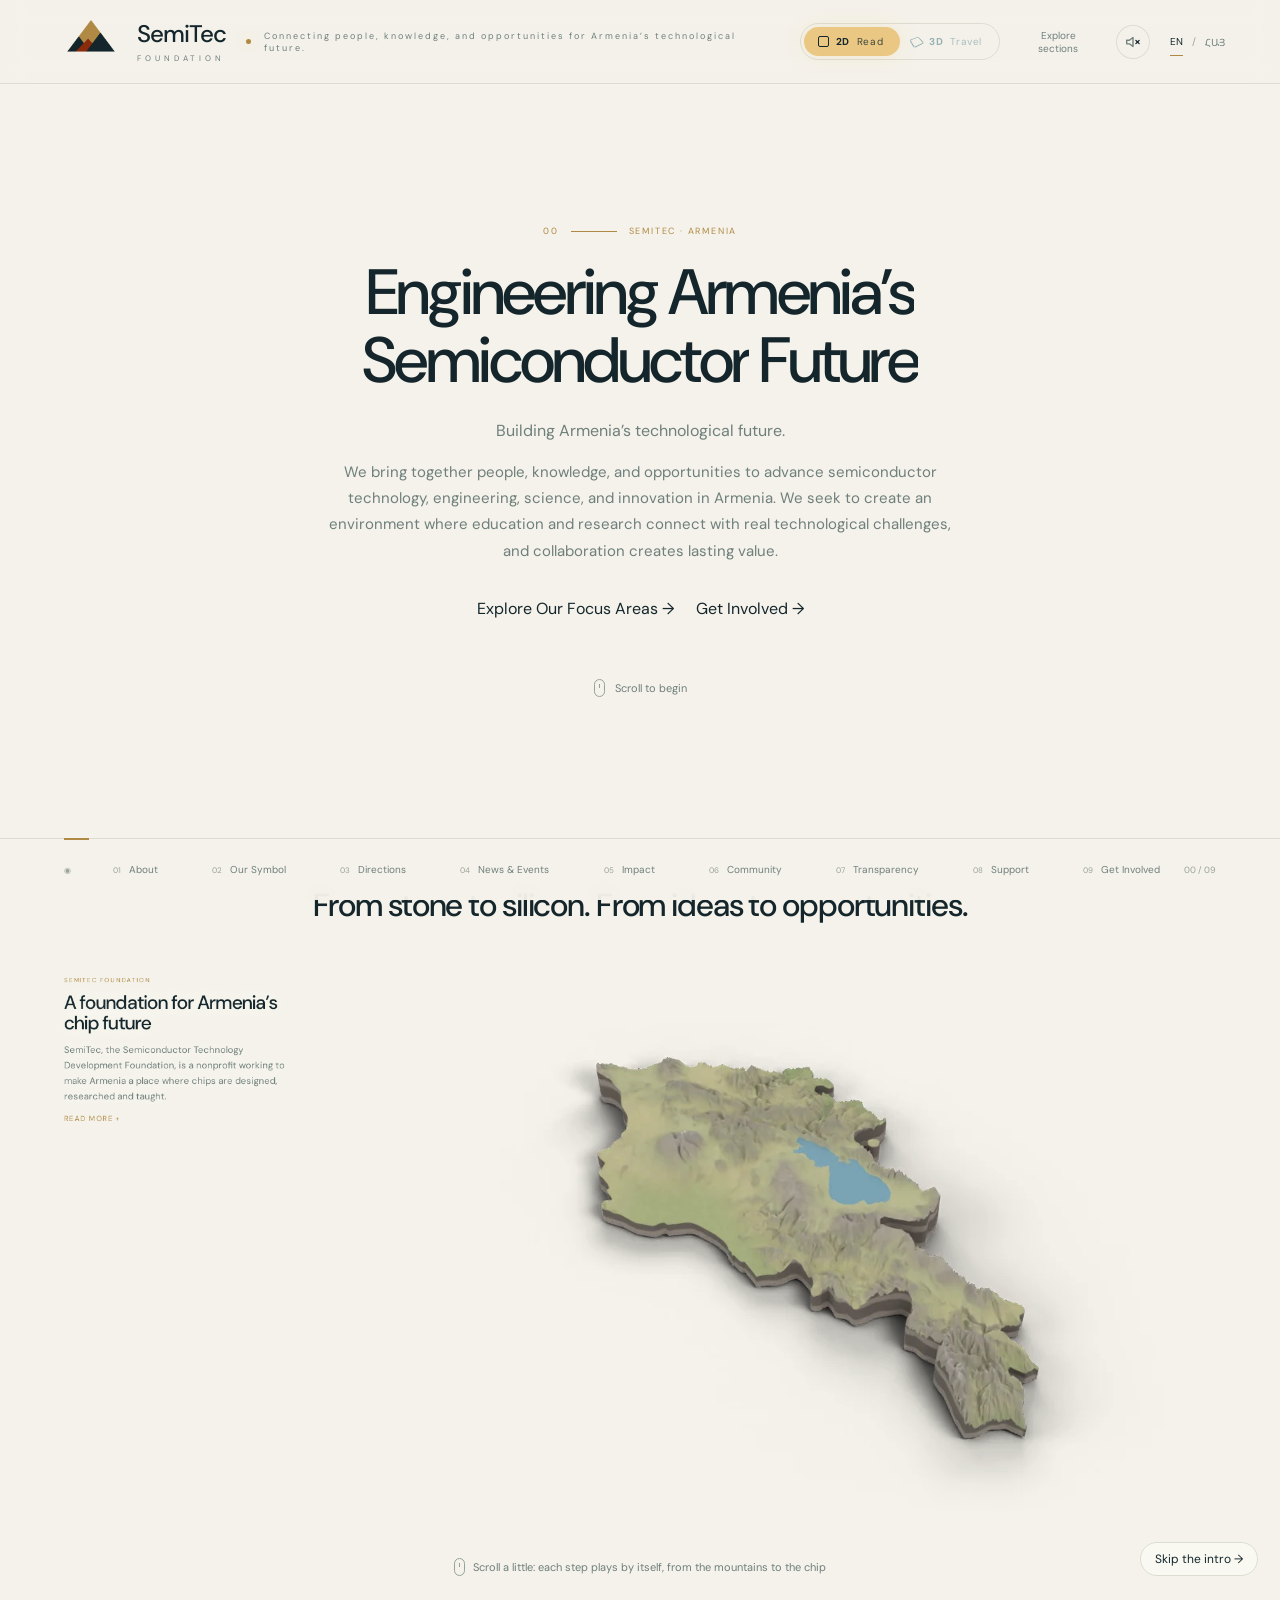
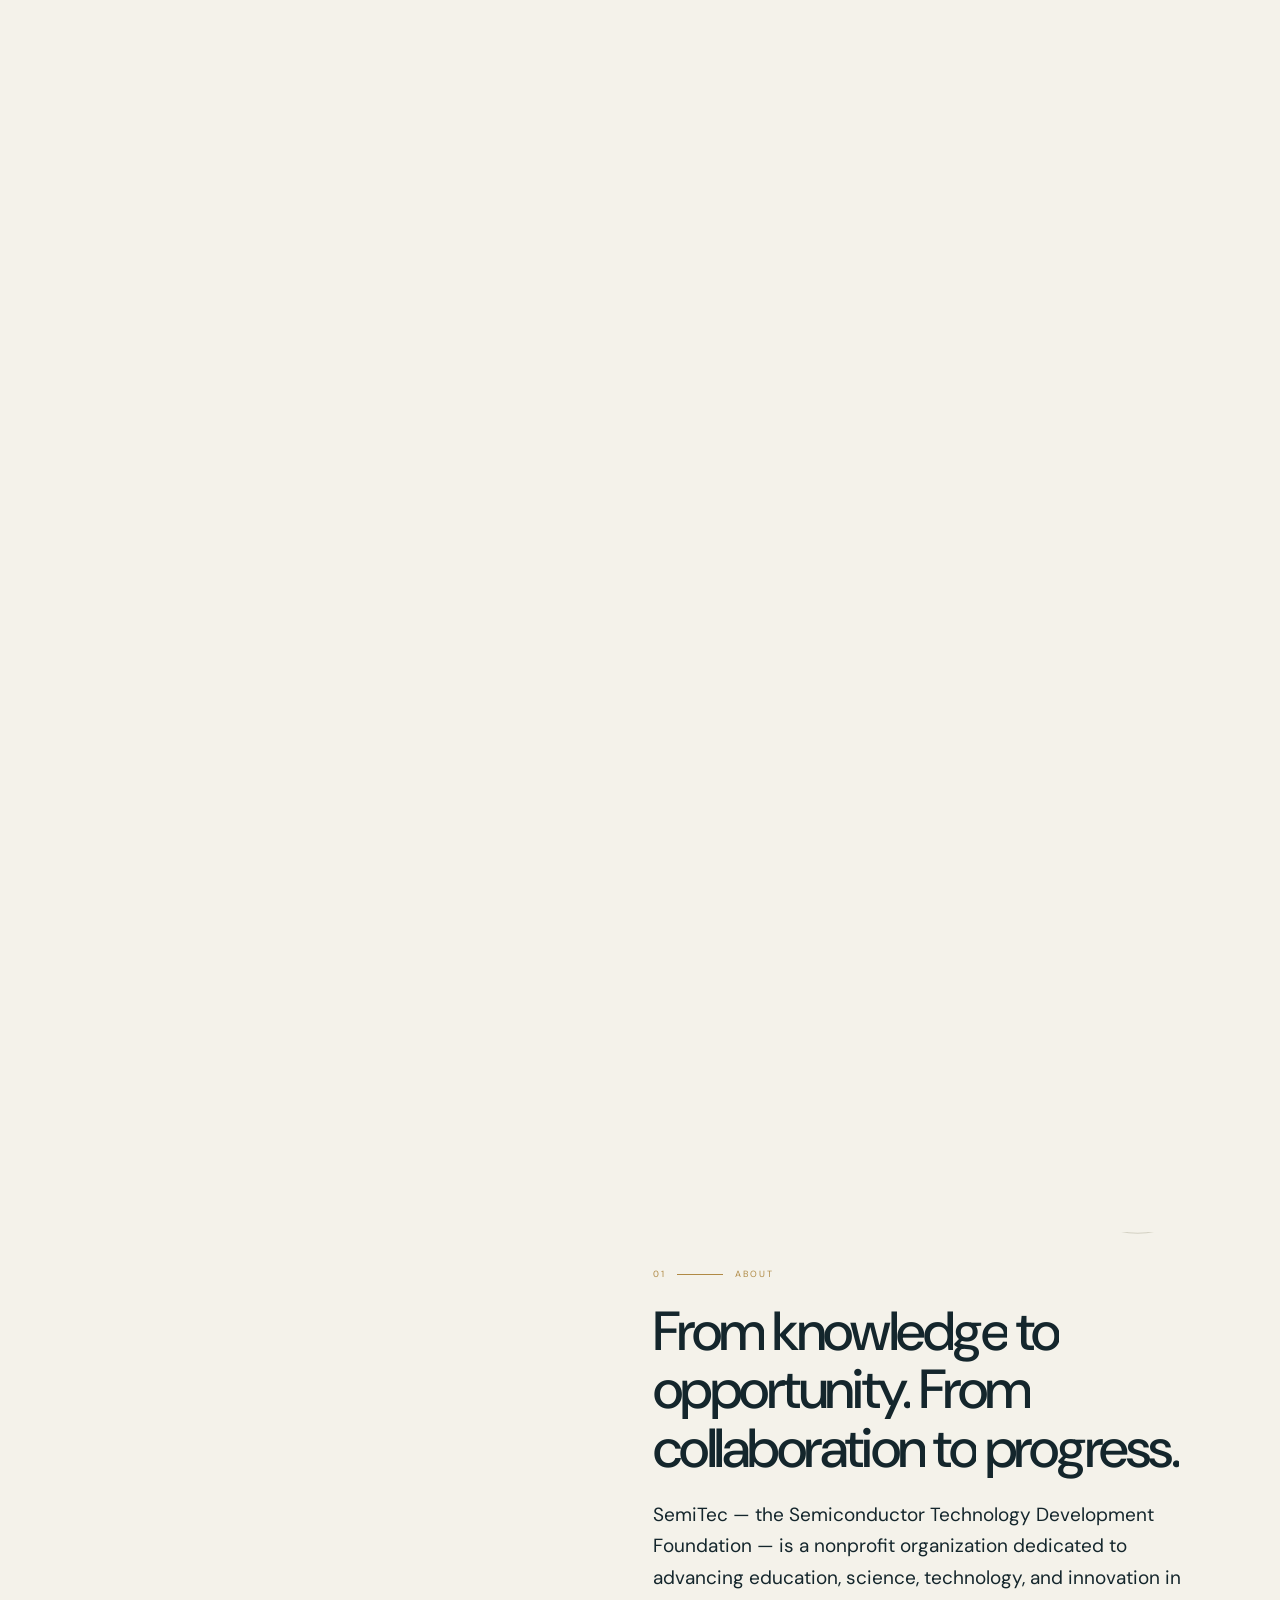
==== index.html @ 5889640c "Opening: a second paragraph for every step, with Read more where it does not fit Each step of the op" ====
<!doctype html>
<html lang="en">
<head>
  <meta charset="utf-8">
  <meta name="viewport" content="width=device-width, initial-scale=1">
  <meta http-equiv="Cache-Control" content="no-cache">
  <meta name="description" content="SemiTec Foundation — read the page with an interactive chip map, or travel through the chip in 3D. One structure, two views.">
  <title>SemiTec Foundation</title>
  <link rel="icon" type="image/png" href="assets/logo.png">
  <!-- The view is chosen before first paint: ?mode=2d|3d, else the last one used, else 2D. -->
  <script>
    (function(){var m=new URLSearchParams(location.search).get('mode');try{m=m||localStorage.getItem('st-mode')}catch(e){}
    document.documentElement.dataset.mode=(m==='3d')?'3d':'2d';})();
  </script>
  <link rel="stylesheet" href="css/base.css?v=s2611180005">
  <link rel="stylesheet" href="css/read.css?v=film11">
  <link rel="stylesheet" href="css/signal.css?v=s2611180005">
  <script src="content.js?v=film11" defer></script>
  <script src="js/db.js?v=s2611180005" defer></script>
  <!-- started in this order by js/db.js, once the content database has been read -->
  <script type="text/plain" data-src="js/journey.js?v=s2611180005"></script>
  <script type="text/plain" data-src="js/scene.js?v=s2611180005"></script>
  <script type="text/plain" data-src="js/core.js?v=film8"></script>
  <script type="text/plain" data-src="js/sound.js?v=s2611180005"></script>
  <script type="text/plain" data-src="js/chiplayout.js?v=s2611180005"></script>
  <script type="text/plain" data-src="js/chipmap.js?v=film7"></script>
  <script type="text/plain" data-src="js/ecosystem.js?v=s2611180005"></script>
  <script type="text/plain" data-src="assets/film/film-meta.js?v=film7"></script>
  <script type="text/plain" data-src="js/film.js?v=film7"></script>
  <script type="text/plain" data-src="js/story.js?v=film11"></script>
  <script type="text/plain" data-src="expo/js/aragats.js?v=s2611180005"></script>
  <script type="text/plain" data-src="js/mode-read.js?v=film8"></script>
  <script type="text/plain" data-src="js/mode-signal.js?v=film11"></script>
</head>
<body>
  <a class="skip" href="#main" data-ui="skip"></a>

  <!-- ===== 3D view layers (the Signal journey) ===== -->
  <canvas id="chip-scene" aria-hidden="true"></canvas>
  <div class="scene-shade" aria-hidden="true"></div>

  <!-- ===== Shared header ===== -->
  <header class="header">
    <a class="brand" href="#overview"><img src="assets/logo.png" width="38" height="38" alt="" aria-hidden="true"><span id="brand-name"></span></a>
    <div class="header-center"><i class="status-light"></i><span id="brand-tagline"></span></div>
    <div class="header-tools">
      <div class="mode-switch" role="group" data-ui-label="modeGroup">
        <button type="button" data-mode="2d" aria-pressed="false"><span class="ms-icon ms-2d" aria-hidden="true"></span><b>2D</b><span class="ms-word" data-ui="mode2d"></span></button>
        <button type="button" data-mode="3d" aria-pressed="false"><span class="ms-icon ms-3d" aria-hidden="true"></span><b>3D</b><span class="ms-word" data-ui="mode3d"></span></button>
        <i class="ms-thumb" aria-hidden="true"></i>
      </div>
      <button type="button" id="map-toggle" class="text-button" aria-haspopup="dialog" data-ui="map"></button>
      <button type="button" id="sound-toggle" class="sound-toggle" aria-pressed="false"><svg viewBox="0 0 20 20" aria-hidden="true"><path class="spk" d="M3 8h3l4-3v10l-4-3H3z"/><path class="sw sw1" d="M13 7.5a3.5 3.5 0 0 1 0 5"/><path class="sw sw2" d="M15.5 5.2a7 7 0 0 1 0 9.6"/><path class="sx" d="M13.2 8.2l3.6 3.6M16.8 8.2l-3.6 3.6"/></svg></button>
      <div class="languages" role="group"><button type="button" data-lang="en" aria-pressed="true">EN</button><span>/</span><button type="button" data-lang="hy" aria-pressed="false">ՀԱՅ</button></div>
    </div>
    <div class="progress" aria-hidden="true"><i id="progress-bar"></i></div>
  </header>

  <main id="main" tabindex="-1">
    <!-- 3D view: reading panel and projected boards over the WebGL chip -->
    <div class="experience">
      <aside id="reading-panel" class="reading-panel" tabindex="-1"></aside>
      <div id="scene-media" class="scene-media"></div>
      <div id="branch-entrances" class="branch-entrances"></div>
      <div id="finale-pads" class="finale-pads" aria-label="Partners and supporters"></div>
      <div id="event-layer" class="event-layer" aria-label="Upcoming events and memory"></div>
      <!-- the ending after the chip edge: zoom out, the package, the ecosystem (js/ecosystem.js) -->
      <div id="eco-3d" class="eco-3d"></div>
      <!-- the opening story before the journey (js/story.js) -->
      <div id="intro-3d" class="intro-3d"></div>
      <div class="travel-status"><div><i class="status-light"></i><span id="travel-label" data-ui="inside"></span></div><span id="journey-percent">000%</span><div class="travel-line"><span id="travel-fill"></span></div></div>
      <div class="scroll-cue"><span class="scroll-icon" aria-hidden="true">↓</span><span id="scroll-hint"></span><span class="key-hint" data-ui="spaceHint"></span></div>
    </div>
    <div id="scroll-track" aria-hidden="true"></div>

    <!-- 2D view: interactive chip map + the readable page -->
    <div class="read">
      <!-- one column first: the overview and "two ways to explore" -->
      <div id="read-intro" class="read-intro"></div>
      <!-- then the page splits: the map docks on the left, sections read on the right -->
      <div class="read-grid"><div class="map-space" aria-hidden="true"></div><div id="read-sections" class="sections"></div></div>
      <!-- the ending: the map closes into its package, then zooms out to the ecosystem -->
      <div id="read-outro" class="outro"></div>
      <aside class="map-dock"><div id="chipmap"></div></aside>
    </div>
    <footer class="site-foot"><span data-ui="prototype"></span></footer>
    <noscript><section class="no-script"><h1>SemiTec Foundation</h1><p>Enable JavaScript to explore this prototype. Sections: Purpose, Focus, Initiatives, Events, Impact, People, Trust and Connect.</p></section></noscript>
  </main>

  <!-- ===== Shared bottom section bar ===== -->
  <nav class="chapter-nav"><a href="#overview" class="start-link"><span aria-hidden="true">◉</span></a><div id="chapter-links"></div><span class="nav-count" id="nav-count">00 / 08</span></nav>

  <dialog id="route-map" class="route-map" aria-labelledby="map-title"><div class="map-header"><h2 id="map-title" data-ui="mapTitle"></h2><button id="map-close" type="button">×</button></div><p class="map-intro" data-ui="mapIntro"></p><div id="map-tree"></div><p class="map-footer" data-ui="prototype"></p></dialog>
  <dialog id="memory-dialog" class="route-map memory-dialog" aria-labelledby="memory-title"><div class="map-header"><h2 id="memory-title"></h2><button id="memory-close" type="button" aria-label="Close">×</button></div><div id="memory-banks" class="memory-banks" role="group"></div><p class="map-intro"></p><div id="memory-grid"></div><p class="map-footer" data-ui="exampleNote"></p></dialog>
  <dialog id="media-dialog" class="media-dialog" aria-labelledby="media-title"><button id="media-close" type="button">×</button><img id="media-large" src="assets/wafer.svg" alt=""><h2 id="media-title"></h2><p id="media-caption"></p></dialog>
  <p id="route-announcement" class="sr-only" role="status" aria-live="polite"></p>
  <div class="mode-veil" aria-hidden="true"></div>
</body>
</html>
---- css/base.css ----
@import url('https://fonts.googleapis.com/css2?family=DM+Sans:opsz,wght@9..40,400;9..40,500;9..40,700&family=Noto+Sans+Armenian:wght@400;500;700&display=swap');
/* ==========================================================================
   Shared shell: colours for both views, header, mode switch, bottom bar,
   dialogs, which layers each view shows, and the switch transition.
   ========================================================================== */

/* ---------- colours ---------- */
:root{
  --font:'DM Sans','Noto Sans Armenian',Arial,Helvetica,sans-serif;
  --header:84px; --nav:62px;
  --panel-width:360px; --panel-fade:380ms;
  --ease-out:cubic-bezier(.16,1,.3,1); --ease-io:cubic-bezier(.65,0,.35,1);
  /* chip materials — read by the WebGL renderer at load, and used by the 2D map */
  --chip-board:#10232a; --chip-body:#21383e; --chip-metal:#526264; --chip-signal:#eac883; --chip-trace:#397b80; --chip-fog:#071419;
}
/* 2D — "Read": warm paper, dark chip window */
[data-mode="2d"]{
  color-scheme:light;
  --background:#f4f2ea; --surface:#fbfaf5; --text:#14262c; --muted:#6f7f7c; --faint:#9aa39b;
  --line:#dcdcd0; --accent:#b08a45; --accent-2:#eac883;
}
/* 3D — "Travel": the Signal palette */
[data-mode="3d"]{
  color-scheme:dark;
  --background:#071419; --surface:#0b1b20; --text:#f1eee6; --muted:#97b0b3; --faint:#779397;
  --line:#a1cbcc29; --accent:#eac883; --accent-2:#eac883;
}

*{box-sizing:border-box}
html,body{margin:0;min-height:100%;background:var(--background);color:var(--text);font-family:var(--font);font-synthesis:none;-webkit-font-smoothing:antialiased}
body{overflow-x:hidden;overflow-anchor:none;transition:background-color .5s}
button,a{-webkit-tap-highlight-color:transparent}
button{cursor:pointer;font:inherit;color:inherit}
a{text-decoration:none;color:inherit}
button:focus-visible,a:focus-visible,summary:focus-visible,[tabindex]:focus-visible{outline:2px solid var(--accent);outline-offset:4px}
button:disabled{cursor:default;opacity:.25}
[hidden]{display:none!important}
::selection{background:var(--accent);color:var(--background)}
h1,h2,h3,p,ul,figure{margin:0}
ul{padding:0;list-style:none}
.skip{position:fixed;top:-70px;left:20px;z-index:200;background:var(--accent);color:#14262c;padding:15px}.skip:focus{top:15px}
.sr-only{position:absolute;width:1px;height:1px;padding:0;margin:-1px;overflow:hidden;clip:rect(0,0,0,0);white-space:nowrap;border:0}

/* ---------- which layers belong to which view ---------- */
[data-mode="2d"] #chip-scene,[data-mode="2d"] .scene-shade,[data-mode="2d"] .experience,[data-mode="2d"] #scroll-track,[data-mode="2d"] #motion-toggle{display:none}
[data-mode="3d"] .read,[data-mode="3d"] .site-foot{display:none}
[data-mode="3d"] .experience{position:fixed;inset:var(--header) 0 0;pointer-events:none}
main:focus{outline:none}

/* ---------- header ---------- */
.header{position:fixed;z-index:50;inset:0 0 auto;height:var(--header);display:flex;align-items:center;justify-content:space-between;gap:20px;padding:0 4.3%;transition:background-color .5s,border-color .5s}
[data-mode="2d"] .header{background:color-mix(in srgb,var(--background) 86%,transparent);backdrop-filter:blur(12px);-webkit-backdrop-filter:blur(12px);border-bottom:1px solid var(--line)}
[data-mode="3d"] .header{background:linear-gradient(#071419cc,#07141900);border-bottom:1px solid transparent}
.brand{display:flex;align-items:center;gap:10px}
.brand svg{width:38px;height:38px;fill:none;stroke:var(--accent);stroke-width:1.4;stroke-linejoin:round;transition:transform .6s var(--ease-out)}
.brand img{width:72px;height:56px;object-fit:cover;object-position:50% 30%;flex-shrink:0;transition:transform .6s var(--ease-out)}
.brand:hover img{transform:translateY(-2px)}
.brand>span{font-size:24px;letter-spacing:-1px;line-height:1;font-weight:500}
.brand small{display:block;font-size:8px;letter-spacing:3.9px;color:var(--muted);margin-top:8px;font-weight:400}
.header-center,.header-tools{display:flex;align-items:center;gap:13px}
.header-center{font-size:9px;letter-spacing:2px;color:var(--muted)}
.header-tools{gap:20px}
.status-light{width:5px;height:5px;display:inline-block;flex-shrink:0;border-radius:50%;background:var(--accent);box-shadow:0 0 10px #eac88388;animation:ping 2.4s infinite}
@keyframes ping{0%{box-shadow:0 0 0 0 #eac88399}70%,100%{box-shadow:0 0 0 7px #eac88300}}
.text-button{padding:9px 0;border:0;background:none;color:var(--muted);font-size:10px}
.text-button:hover{color:var(--accent)}
.languages{display:flex;align-items:center;gap:9px;font-size:10px;color:var(--faint)}
.languages button{border:0;background:none;color:var(--muted);font-size:10px;padding:7px 0}
.languages button[aria-pressed=true]{color:var(--text);border-bottom:1px solid var(--accent)}
.motion-toggle{display:flex;align-items:center;gap:7px;border:1px solid var(--line);background:none;padding:9px 12px;font-size:10px;color:#b5c3c5}
.motion-toggle svg{width:14px;height:14px;fill:none;stroke:currentColor;stroke-width:1.5}
.motion-toggle[aria-pressed=true]{color:var(--accent);border-color:#eac88355}
.sound-toggle{display:grid;place-items:center;width:34px;height:34px;border:1px solid var(--line);border-radius:50%;background:none;color:var(--muted);transition:color .3s,border-color .3s}
.sound-toggle svg{width:18px;height:18px;fill:none;stroke:currentColor;stroke-width:1.5;stroke-linecap:round;stroke-linejoin:round}
.sound-toggle .sw{opacity:0;transition:opacity .3s}
.sound-toggle[aria-pressed=true]{color:var(--accent);border-color:color-mix(in srgb,var(--accent) 50%,transparent)}
.sound-toggle[aria-pressed=true] .sw{opacity:1;animation:sw 1.6s ease-in-out infinite}
.sound-toggle[aria-pressed=true] .sw2{animation-delay:.25s}
.sound-toggle[aria-pressed=true] .sx{opacity:0}
@keyframes sw{50%{opacity:.35}}
.progress{position:absolute;left:0;right:0;bottom:-1px;height:2px}
.progress i{display:block;height:100%;background:linear-gradient(90deg,var(--accent),#f3d695);transform:scaleX(0);transform-origin:left;box-shadow:0 0 8px #e0c17c88}

/* ---------- 2D / 3D switch ---------- */
.mode-switch{position:relative;display:flex;border:1px solid var(--line);border-radius:999px;padding:3px;transition:border-color .5s}
.mode-switch button{position:relative;z-index:1;display:flex;align-items:center;gap:7px;border:0;background:none;padding:8px 14px;font-size:10px;letter-spacing:.06em;color:var(--muted);border-radius:999px;transition:color .4s}
.mode-switch b{font-weight:700}
.ms-word{font-weight:400;opacity:.8}
.mode-switch button[aria-pressed=true]{color:#14262c}
.ms-thumb{position:absolute;top:3px;bottom:3px;left:3px;width:calc(50% - 3px);border-radius:999px;background:var(--accent-2);box-shadow:0 0 18px #eac88340;transition:transform .55s var(--ease-out)}
[data-mode="3d"] .ms-thumb{transform:translateX(100%)}
.ms-icon{width:11px;height:11px;display:inline-block;border:1.5px solid currentColor;border-radius:2px;transition:transform .5s var(--ease-out)}
.ms-3d{transform:perspective(30px) rotateX(42deg) rotateZ(-30deg)}
.mode-switch button:hover .ms-2d{transform:rotate(45deg) scale(.9)}
.mode-switch button:hover .ms-3d{transform:perspective(30px) rotateX(58deg) rotateZ(-55deg)}

/* ---------- shared bottom section bar ---------- */
.chapter-nav{position:fixed;z-index:45;left:0;right:0;bottom:0;height:var(--nav);display:flex;align-items:stretch;gap:24px;padding:0 5%;transition:background-color .5s}
[data-mode="2d"] .chapter-nav{background:color-mix(in srgb,var(--background) 90%,transparent);backdrop-filter:blur(12px);-webkit-backdrop-filter:blur(12px);border-top:1px solid var(--line)}
[data-mode="3d"] .chapter-nav{left:5%;right:5%;padding:0;bottom:14px;border-top:1px solid var(--line)}
.chapter-nav a{position:relative;display:flex;align-items:center;gap:8px;font-size:10px;white-space:nowrap;color:var(--muted);transition:color .3s}
.chapter-nav a:hover{color:var(--text)}
.chapter-nav a:after{content:'';position:absolute;top:-1px;left:0;right:0;height:2px;background:var(--accent);transform:scaleX(0);transition:transform .45s var(--ease-out)}
.chapter-nav a[aria-current]{color:var(--accent)}
[data-mode="2d"] .chapter-nav a[aria-current]{color:var(--text)}
.chapter-nav a[aria-current]:after{transform:scaleX(1)}
.chapter-nav a>span:first-child{font-size:8px;color:var(--faint)}
.chapter-nav .start-link span{font-size:17px;color:var(--accent)}
.start-link{padding-right:18px}
#chapter-links{display:flex;justify-content:space-between;gap:20px;flex:1;overflow-x:auto;scrollbar-width:none}
.nav-count{display:flex;align-items:center;color:var(--faint);font-size:9px;white-space:nowrap;font-variant-numeric:tabular-nums}

/* ---------- dialogs (both views) ---------- */
dialog{background:#0b1b20;border:1px solid #638b8a66;color:#f1eee6;box-shadow:0 30px 100px #0009;color-scheme:dark}
dialog::backdrop{background:#020b11c9;backdrop-filter:blur(8px)}
.route-map{width:min(800px,92vw);max-height:85vh;padding:30px 35px;overflow-y:auto;scrollbar-width:thin}
.map-header{display:flex;align-items:flex-start;justify-content:space-between;gap:20px}
.map-header h2{font-size:34px;font-weight:400;letter-spacing:-1px;margin:0}
.map-header button,#media-close{background:#0b1b20;border:1px solid #a1cbcc29;width:35px;height:35px;font-size:24px;flex-shrink:0;color:#f1eee6}
.map-intro{font-size:12px;color:#97b0b3;line-height:1.7;margin:18px 0 25px}
.map-home{display:block;color:#eac883;font-size:12px;padding-bottom:20px}
.map-section{border-top:1px solid #a1cbcc29}
.map-section>summary{padding:17px 0;font-size:15px;cursor:pointer}
.map-section summary::marker{color:#88b9b9}
.map-section ul{list-style:none;padding-left:20px;border-left:1px solid #517b7a44;margin:3px 0 21px 7px}
.map-section li{font-size:12px;color:#afc9c7;line-height:1.5;padding:7px 0}
.map-section li summary{cursor:pointer;padding:2px 0}
.map-section a:hover{color:#eac883}
.map-enter{display:block;padding:0 0 15px 17px;font-size:10px;color:#78a8a8}
.map-section li .map-enter{font-size:9px;margin-top:7px;padding-bottom:7px}
.map-footer{font-size:9px;color:#779396;margin-top:20px}
.media-dialog{width:min(900px,92vw);padding:58px 18px 18px}
.media-dialog img{width:100%;max-height:65vh;object-fit:contain;display:block}
#media-close{position:absolute;top:12px;right:14px;border-radius:50%}
.media-dialog h2{font-size:22px;font-weight:400;margin:18px 5px 10px}
.media-dialog p{font-size:12px;color:#97b0b3;line-height:1.6;margin:0 5px 10px}
/* memory cells (gallery and archive) — used in the 2D Events panel, the 3D board and the dialog */
.mem-grid{display:grid;grid-template-columns:repeat(4,minmax(0,1fr));gap:6px}
.mem-cell{display:flex;flex-direction:column;justify-content:space-between;gap:6px;min-height:62px;padding:8px 9px;border:1px solid #a1cbcc26;border-radius:4px;background:#0a1d22;color:#58787a;text-align:left;font:inherit}
.mem-cell.is-on{cursor:pointer;color:#f1eee6;border-color:#eac88370;background:linear-gradient(135deg,#3a3120,#1b2a2a);box-shadow:inset 0 0 0 1px #eac88314}
.mem-cell.is-on:hover{border-color:#eac883;box-shadow:0 0 14px #eac88340}
.mem-addr{font-size:9px;letter-spacing:1px;font-variant-numeric:tabular-nums;color:#4c6a6c}
.mem-cell.is-on .mem-addr{color:#eac883}
.mem-title{font-size:11px;line-height:1.35}
.memory-dialog .mem-grid{margin-bottom:8px}
/* bank colours: gold = gallery (events), teal = projects, copper = reports */
[data-bank-color="teal"]{--mem:#6fd3cc;--mem-bg:#16343a}
[data-bank-color="copper"]{--mem:#e2a27a;--mem-bg:#3a2619}
.mem-grid[data-bank-color] .mem-cell.is-on{border-color:color-mix(in srgb,var(--mem,#eac883) 45%,transparent);background:linear-gradient(135deg,var(--mem-bg,#3a3120),#1b2a2a)}
.mem-grid[data-bank-color] .mem-cell.is-on .mem-addr{color:var(--mem,#eac883)}
.mem-grid[data-bank-color] .mem-cell.is-on:hover{border-color:var(--mem,#eac883)}
.memory-banks{display:flex;flex-wrap:wrap;gap:6px;margin-top:16px}
.memory-banks button{display:flex;align-items:center;gap:8px;border:1px solid #a1cbcc29;border-radius:999px;background:none;color:#c7d6d3;padding:7px 12px;font-size:12px}
.memory-banks button span{font-size:10px;color:var(--mem,#eac883)}
.memory-banks button[aria-pressed=true]{border-color:var(--mem,#eac883);color:#f1eee6;background:#ffffff0d}
@media(max-width:560px){.mem-grid{grid-template-columns:repeat(2,minmax(0,1fr))}}
.no-script{position:fixed;inset:130px 5% auto;max-width:500px;background:var(--background);padding:25px}

.scroll-mouse{height:18px;width:11px;border:1px solid currentColor;border-radius:7px;display:inline-flex;justify-content:center;padding-top:4px;opacity:.7}
.scroll-mouse i{height:4px;width:1px;background:currentColor;animation:wheel 1.8s var(--ease-io) infinite}
@keyframes wheel{0%{transform:translateY(0);opacity:1}70%{transform:translateY(6px);opacity:0}100%{opacity:0}}
.site-foot{display:flex;justify-content:space-between;gap:20px;padding:28px 4.3% calc(var(--nav) + 28px);font-size:10px;color:var(--faint);border-top:1px solid var(--line)}

/* ==========================================================================
   Switching views. The 2D map window and the 3D canvas share the name
   "stage", so the browser morphs one rectangle into the other
   (View Transitions: Chrome/Edge 111+, Safari 18+). Elsewhere: a quick veil.
   ========================================================================== */
[data-mode="2d"] #chipmap{view-transition-name:stage}
[data-mode="3d"] #chip-scene{view-transition-name:stage}
.header{view-transition-name:header}
.chapter-nav{view-transition-name:chapters}
::view-transition-group(stage){animation-duration:.9s;animation-timing-function:cubic-bezier(.75,0,.15,1)}
::view-transition-old(stage),::view-transition-new(stage){width:100%;height:100%;object-fit:cover;animation-duration:.9s;animation-timing-function:cubic-bezier(.75,0,.15,1)}
::view-transition-group(header),::view-transition-group(chapters){animation-duration:.6s}
::view-transition-old(root){animation:vt-out .5s var(--ease-io) both}
::view-transition-new(root){animation:vt-in .7s var(--ease-out) .2s both}
@keyframes vt-out{to{opacity:0;transform:scale(.985)}}
@keyframes vt-in{from{opacity:0;transform:translateY(14px)}}
.mode-veil{position:fixed;inset:0;background:var(--background);opacity:0;pointer-events:none;z-index:300;transition:opacity .26s}
.veil .mode-veil{opacity:1}
.is-switching body{pointer-events:none}
/* the 3D reading panel and boards step aside while the camera rises, and return after it lands */
[data-mode="3d"] .experience>*,[data-mode="3d"] .scene-shade{transition:opacity .6s var(--ease-out)}
.is-rising .experience>*,.is-arriving .experience>*{opacity:0}
.is-rising .scene-shade,.is-arriving .scene-shade{opacity:.35}

@media(max-width:1050px){.header-center{display:none}.header-tools{gap:14px}.ms-word{display:none}.nav-count{display:none}#chapter-links{gap:16px}}
@media(max-width:760px){
  :root{--header:66px;--nav:52px}
  .header{padding:0 5%}
  .brand>span{font-size:20px}.brand img{width:54px;height:44px}.brand small{font-size:7px;letter-spacing:3px;margin-top:6px}
  .header-tools{gap:10px}
  .text-button{display:none}
  .mode-switch button{padding:7px 10px}.ms-icon{display:none}
  .motion-toggle{padding:7px}.motion-toggle span{display:none}
  .chapter-nav{gap:0;padding:0 0 0 5%}
  [data-mode="3d"] .chapter-nav{left:6%;right:0;bottom:6px}
  #chapter-links{justify-content:flex-start;gap:24px;padding-right:30px}
  .chapter-nav a>span:first-child{display:none}
  .chapter-nav .start-link span{display:inline}
}
@media(prefers-reduced-motion:reduce){*,*:before,*:after{transition:none!important;animation:none!important}}

/* switching views inside the ending: the package is the same in both views, so only a short plain fade */
html.switch-plain #chipmap,html.switch-plain #chip-scene{view-transition-name:none!important}
html.switch-plain::view-transition-old(root){animation:vt-fade-out .3s ease both}
html.switch-plain::view-transition-new(root){animation:vt-fade-in .3s ease both}
@keyframes vt-fade-out{to{opacity:0}}
@keyframes vt-fade-in{from{opacity:0}}

/* a product card opened large (SemiTec Academy …), both views */
.show-dialog{width:min(980px,calc(100vw - 32px));max-height:calc(100vh - 40px);padding:0;border:1px solid #98ceca55;border-radius:14px;background:#0b2026;color:#f1eee6;box-shadow:0 30px 80px #0008;overflow:hidden}
.show-dialog::backdrop{background:#06131acc;backdrop-filter:blur(3px)}
.sd-box{display:flex;flex-direction:column;max-height:calc(100vh - 40px)}
.sd-head{position:relative;padding:20px 60px 10px 24px}
.sd-kicker{font-size:9px;letter-spacing:1.6px;color:#eac883}
.sd-head h2{margin:6px 0 0;font-size:26px;font-weight:400}
.sd-close{position:absolute;top:14px;right:16px;width:36px;height:36px;border:1px solid #98ceca44;border-radius:50%;background:none;color:#f1eee6;font-size:20px;cursor:pointer}
.sd-close:hover{border-color:#eac883;color:#eac883}
.sd-tabs{display:flex;flex-wrap:wrap;gap:6px;padding:4px 24px 12px}
.sd-tabs button{padding:6px 12px;border:1px solid #98ceca44;border-radius:999px;background:none;color:#c9d8d7;font-size:12px;cursor:pointer}
.sd-tabs button.on{background:#eac883;border-color:#eac883;color:#14262c}
.sd-view{position:relative;overflow:hidden;flex:1;min-height:0;border-top:1px solid #98ceca22;border-bottom:1px solid #98ceca22}
.sd-track{display:flex;height:100%;transition:transform .5s cubic-bezier(.2,.8,.2,1)}
.sd-slide{flex:0 0 100%;min-width:0;box-sizing:border-box;margin:0;height:min(560px,calc(100vh - 250px));overflow:auto}
.sd-text{padding:24px 64px;font-size:15px;line-height:1.7;color:#d6e2e1}
.sd-text p{margin:0 0 14px;max-width:720px}
.sd-text .sd-lead{font-size:18px;color:#f1eee6}
.sd-text ul{margin:6px 0 0;padding-left:18px;color:#eac883;font-size:14px}
.sd-pic{display:flex;flex-direction:column;background:#06131a}
.sd-pic img{flex:1;min-height:0;width:100%;object-fit:contain}
.sd-pic figcaption{padding:10px 24px;font-size:11.5px;color:#a9c0c0}
.sd-pic figcaption strong{color:#f1eee6;font-weight:500}
.sd-arrow{position:absolute;top:50%;width:40px;height:40px;margin-top:-20px;border:1px solid #98ceca55;border-radius:50%;background:#0b2026cc;color:#f1eee6;font-size:22px;line-height:1;cursor:pointer}
.sd-arrow:hover{border-color:#eac883;color:#eac883}
.sd-prev{left:12px}.sd-next{right:12px}
.sd-links{display:flex;flex-wrap:wrap;gap:8px;margin:0;padding:14px 24px 18px}
.sd-links a{padding:8px 14px;border:1px solid rgba(234,200,131,.6);border-radius:999px;color:#eac883;font-size:13px;text-decoration:none}
.sd-links a:hover{background:rgba(234,200,131,.14)}
@media(max-width:700px){.sd-text{padding:18px 22px;font-size:14px}.sd-head h2{font-size:21px}.sd-arrow{display:none}}
.sd-view{touch-action:pan-y}
@media(max-width:700px){.show-dialog{width:calc(100vw - 16px);max-height:calc(100dvh - 16px)}.sd-box{max-height:calc(100dvh - 16px)}.sd-slide{height:calc(100dvh - 250px)}.sd-tabs{flex-wrap:nowrap;overflow-x:auto;scrollbar-width:none}.sd-tabs button{flex:0 0 auto}}

/* any open window: the page behind does not scroll */
html:has(dialog[open]){overflow:hidden}
.ts-body,.sd-slide{overscroll-behavior:contain}
.text-sheet{width:min(520px,calc(100vw - 24px));max-height:min(70dvh,560px);padding:0;border:1px solid #98ceca55;border-radius:14px;background:#0b2026;color:#f1eee6;box-shadow:0 30px 80px #0008;overflow:hidden}
.text-sheet::backdrop{background:#06131acc;backdrop-filter:blur(3px)}
.ts-box{display:flex;flex-direction:column;max-height:min(70dvh,560px)}
.text-sheet header{position:relative;padding:16px 54px 10px 18px;border-bottom:1px solid #98ceca22}
.text-sheet h2{margin:0;font-size:19px;font-weight:400;line-height:1.3}
.ts-close{position:absolute;top:10px;right:12px;width:34px;height:34px;border:1px solid #98ceca44;border-radius:50%;background:none;color:#f1eee6;font-size:19px}
.ts-body{overflow:auto;padding:14px 18px 18px;font-size:14px;line-height:1.65;color:#d6e2e1}
.ts-body p{margin:0 0 12px}

/* ---------- expo presentation: watch button and window (both views) ---------- */
.deck-btn{display:inline-flex;align-items:center;gap:12px;margin:14px 0 6px;padding:10px 18px 10px 10px;border-radius:999px;border:1px solid #eac88380;background:#eac88314;color:inherit;font:inherit;font-size:14px;cursor:pointer;transition:background .2s,border-color .2s}
.deck-btn:hover,.deck-btn:focus-visible{background:#eac8832e;border-color:#eac883}
.deck-play{display:grid;place-items:center;width:30px;height:30px;border-radius:50%;background:#eac883}
.deck-play::after{content:"";margin-left:3px;border-style:solid;border-width:6px 0 6px 10px;border-color:transparent transparent transparent #071419}
.deck-dialog{width:min(1280px,94vw);padding:0;border-radius:16px;overflow:hidden}
.deck-frame{position:relative;aspect-ratio:16/9;max-height:84vh;background:#071419}
.deck-frame iframe{position:absolute;inset:0;width:100%;height:100%;border:0}
.deck-close{position:absolute;top:10px;right:12px;z-index:2;width:38px;height:38px;border-radius:50%;border:1px solid #638b8a66;background:#071419cc;color:#f1eee6;font-size:22px;line-height:1;cursor:pointer}
.deck-hint{margin:0;padding:10px 16px;font-size:12px;color:#97b0b3;letter-spacing:.04em}
.path-events{margin:16px 0 4px;padding:12px 14px;border:1px solid #638b8a40;border-radius:10px}
.pe-label{margin:0 0 6px;font-size:11px;letter-spacing:.14em;text-transform:uppercase;color:#b08a45}
.path-events ul{list-style:none;margin:0;padding:0;display:grid;gap:6px;font-size:13px}
.path-events time{display:inline-block;min-width:100px;color:#97b0b3}
.pe-none{margin:0;font-size:13px;color:#97b0b3}
.panel-deck .deck-btn{margin:10px 0 2px}
---- css/read.css ----
/* ==========================================================================
   2D view — "Read": the interactive chip map + the readable page.
   ========================================================================== */
.read{display:none}
[data-mode="2d"] .read{display:block;padding-top:var(--header)}
/* after the opening, the page splits: an empty left column the map docks over, sections on the right */
.read-grid{display:grid;grid-template-columns:minmax(380px,46%) minmax(0,1fr)}
.map-space{min-height:1px}
[data-mode="2d"] .read-grid .sections{opacity:calc(.1 + .9 * var(--split,1));transition:opacity .45s ease}
[data-mode="2d"] .read-grid .sec:first-child{padding-top:4vh}

/* ---------- the map window ---------- */
/* the map is fixed; mode-read.js writes its rect (centre of the opening → left column) every frame */
.map-dock{display:none}
[data-mode="2d"] .map-dock{display:block;position:fixed;left:0;top:0;width:0;height:0;z-index:15;will-change:left,top,width,height}
.map-dock.is-hidden{pointer-events:none;visibility:hidden}
.chipmap{position:relative;height:100%;border-radius:18px;overflow:hidden;color:#f1eee6;isolation:isolate;
  background:radial-gradient(ellipse at 50% 42%,#15343d 0,#0c1e24 55%,#071419 100%);box-shadow:0 30px 60px -32px #0b1c22aa,inset 0 0 0 1px #a1cbcc22}
.chipmap:before{content:'';position:absolute;inset:0;background-image:radial-gradient(#397b8055 .9px,transparent .9px);background-size:22px 22px;opacity:.6;pointer-events:none}
.cm-viewport{position:absolute;inset:0;touch-action:pan-y;cursor:grab;outline:none;overflow:hidden}
.cm-viewport:focus-visible{box-shadow:inset 0 0 0 2px var(--accent-2)}
.cm-viewport.is-dragging{cursor:grabbing}
.cm-world{position:absolute;left:0;top:0;width:1000px;height:760px;transform-origin:0 0;transform-style:preserve-3d}
.is-flat .cm-world,.is-flat .cm-block{transform-style:flat}
.cm-plate{position:absolute;inset:-18px;background:#0c1d22;border:1px solid #397b8066;border-radius:12px;transform:translateZ(-30px);box-shadow:0 70px 90px #0009;opacity:var(--tilt)}
.cm-side{position:absolute;opacity:var(--tilt)}
.cm-side-front{left:0;top:760px;width:1000px;height:30px;transform-origin:top;transform:rotateX(-90deg);background:repeating-linear-gradient(90deg,#1b3439 0 12px,#8a7a52 12px 16px,#1b3439 16px 25px)}
.cm-side-right{left:1000px;top:0;width:30px;height:760px;transform-origin:left;transform:rotateY(90deg);background:repeating-linear-gradient(0deg,#1b3439 0 12px,#8a7a52 12px 16px,#1b3439 16px 25px)}
.cm-surface{position:absolute;inset:0;background:linear-gradient(135deg,#1a3a40,#10262c);border:2px solid #3d6a6c;border-radius:6px;box-shadow:inset 0 0 0 14px #0f2a2f,inset 0 0 0 15px #2c5558}
.cm-nets{position:absolute;inset:0;width:100%;height:100%;overflow:visible;transform:translateZ(1px)}
.cm-quiet{fill:none;stroke:#397b80;stroke-width:1;opacity:.5}
.cm-flow{fill:none;stroke:#3f8a8f;stroke-width:2;stroke-dasharray:3 12;animation:flow 1.4s linear infinite}
@keyframes flow{to{stroke-dashoffset:-15}}
.cm-active{fill:none;stroke:#eac883;stroke-width:3.5;stroke-linecap:round;filter:drop-shadow(0 0 5px #eac883aa)}
.cm-signal{fill:#fff1c9;filter:drop-shadow(0 0 8px #f7d981)}
.cm-halo{fill:none;stroke:#eac883;stroke-width:2;transform-box:fill-box;transform-origin:center;animation:halo 2.2s var(--ease-out) infinite}
@keyframes halo{0%{transform:scale(.3);opacity:.9}100%{transform:scale(2.3);opacity:0}}
.cm-die-label{position:absolute;left:70px;top:684px;color:#6f9a9a;transform:translateZ(2px);pointer-events:none}
.cm-die-label strong{font-size:22px;letter-spacing:.24em;font-weight:500}
.cm-die-label span{display:block;font-size:7px;letter-spacing:.18em;margin-top:6px}

/* blocks: JS writes --near (0…1, how close the reader is) and --lift (px) */
.cm-block{--near:0;--lift:2px;position:absolute;transform:translateZ(var(--lift));transform-style:preserve-3d}
.cm-block:before,.cm-block:after{content:'';position:absolute;pointer-events:none}
.cm-block:before{top:100%;left:0;width:100%;height:var(--lift);transform-origin:top;transform:rotateX(-90deg);background:color-mix(in srgb,#8a6f3c calc(var(--near)*100%),#132c31)}
.cm-block:after{left:100%;top:0;height:100%;width:var(--lift);transform-origin:left;transform:rotateY(90deg);background:color-mix(in srgb,#a3844a calc(var(--near)*100%),#1b393e)}
.cm-top{position:absolute;inset:0;display:flex;flex-direction:column;justify-content:flex-start;align-items:flex-start;width:100%;text-align:left;padding:18px 20px;border-radius:4px;
  border:1px solid color-mix(in srgb,#eac883 calc(var(--near)*100%),#4f8487);
  background:linear-gradient(135deg,color-mix(in srgb,#d6b673 calc(var(--near)*100%),#24464b),color-mix(in srgb,#9a7b42 calc(var(--near)*100%),#183338));
  color:color-mix(in srgb,#1d1a10 calc(var(--near)*100%),#e7efe9);
  box-shadow:inset 0 0 0 6px #ffffff08,0 0 calc(var(--near)*46px) #eac88366;transition:filter .25s}
.cm-top:hover{filter:brightness(1.15)}
.cm-num{font-size:11px;letter-spacing:.1em;opacity:.7}
.cm-name{display:block;margin-top:6px;font-size:21px;font-weight:700;letter-spacing:-.02em;line-height:1.15}
/* submenus as cells inside the tile; names appear once the map is zoomed in enough to read them */
.cm-cells{position:absolute;left:14px;right:14px;top:66px;bottom:12px;display:flex;flex-direction:column;gap:6px;pointer-events:none}
.cm-cells button{display:flex;align-items:center;justify-content:space-between;gap:8px;height:30px;flex:none;padding:0 10px;border-radius:4px;pointer-events:auto;text-align:left;font-size:13px;white-space:nowrap;overflow:hidden;
  border:1px solid color-mix(in srgb,#1d1a1040 calc(var(--near)*100%),#ffffff1f);background:color-mix(in srgb,#ffffff38 calc(var(--near)*100%),#0b1c2299);color:color-mix(in srgb,#1d1a10 calc(var(--near)*100%),#d6e2dd);transition:background .25s}
.cm-cells button:hover{background:color-mix(in srgb,#ffffff70 calc(var(--near)*100%),#2a5257)}
.cm-cells span{overflow:hidden;text-overflow:ellipsis;opacity:0;transition:opacity .35s}
.cm-cells em{font-style:normal;font-size:11px;opacity:0;color:#eac883;transition:opacity .35s}
.lod-detail .cm-cells span,.lod-detail .cm-cells em{opacity:1}
.cm-block.is-active .cm-top:after{content:'';position:absolute;inset:-40%;background:linear-gradient(105deg,transparent 40%,#fff5 50%,transparent 60%);animation:sweep 3s var(--ease-io) infinite;pointer-events:none}
.cm-top{overflow:hidden}
/* the power unit (Support): amber, wide, its submenus side by side */
.cm-power .cm-top{border-color:color-mix(in srgb,#f3d695 calc(var(--power,0)*100%),#9a7b42);
  background:linear-gradient(135deg,color-mix(in srgb,#e2c27c calc(var(--power,0)*100%),#5b4a2a),color-mix(in srgb,#a8864a calc(var(--power,0)*100%),#3a3020));
  color:color-mix(in srgb,#1d1a10 calc(var(--power,0)*100%),#f3e6c4);box-shadow:inset 0 0 0 6px #ffffff0a,0 0 calc(var(--power,0)*60px) #eac88388}
.cm-power .cm-top{flex-direction:row;align-items:baseline;gap:16px;padding:16px 20px}
.cm-power .cm-name{margin-top:0}
.cm-kicker{font-weight:500;letter-spacing:.16em;margin-left:6px}
.cm-bits{position:absolute;right:14px;bottom:12px;display:grid;grid-template-columns:repeat(8,10px);gap:3px;pointer-events:none}
.cm-bits i{width:10px;height:10px;border-radius:1px;background:#0b1c2299;border:1px solid #ffffff1a}
.cm-bits i.on{background:var(--mem,#eac883);border-color:var(--mem,#f3d695);box-shadow:0 0 6px var(--mem,#eac883)}
.cm-power .cm-cells{flex-direction:row;top:auto;bottom:14px;height:34px}
.cm-power .cm-cells button{flex:1;height:34px;border-color:#f3d69540;background:#1d1a1033;color:inherit}
.cm-power:before,.cm-power:after{background:#6b5530}
/* power rails: dim until the reader reaches Support, then they light up toward every block */
.cm-rails{fill:none;stroke:#eac883;stroke-width:3;stroke-linecap:round;opacity:calc(.22 + var(--power,0) * .78);stroke-dasharray:6 8;animation:flow 1s linear infinite;filter:drop-shadow(0 0 calc(var(--power,0) * 6px) #eac883)}
/* the die label sits in the free gap between the upper tiles and the power unit, under the
   right-most tile (clear of the bond pads on the edge, the route and the power rails) */
.cm-die-label{left:auto!important;right:80px;top:578px!important;text-align:right}
.cm-die-label strong{font-size:15px!important}
.cm-die-label span{font-size:6px!important;letter-spacing:.14em!important;margin-top:4px!important;white-space:nowrap}
@keyframes sweep{from{transform:translateX(-60%)}to{transform:translateX(60%)}}

/* bond pads: partners & supporters on the die edge (labels read like real pin names) */
.cm-wires{fill:none;stroke:#c9a95e;stroke-width:2;opacity:.75}
.cm-pads{position:absolute;inset:0;pointer-events:none;transform:translateZ(1px);transform-style:preserve-3d}
.cm-pad{position:absolute;padding:0;pointer-events:auto;cursor:pointer;border:1px solid #f3d695aa;border-radius:2px;
  background:linear-gradient(135deg,#efd697,#a8864a);box-shadow:0 0 calc(4px + var(--power,0) * 14px) #eac88388;transition:filter .25s,box-shadow .25s}
.cm-pad.is-supporter{background:linear-gradient(135deg,#e2a27a,#8a4f2e);border-color:#f0b48faa} /* copper = supporter */
.cm-pad:hover,.cm-pad.is-open{filter:brightness(1.3);box-shadow:0 0 18px #eac883}
/* free contacts: unbonded, outlined pads that invite new partners (gold) and supporters (copper) */
.cm-pad.is-free{background:#0b1c2266;border:1.5px dashed #eac88399;box-shadow:none}
.cm-pad.is-free.is-supporter{border-color:#e2a27a99}
.cm-pad.is-free:hover,.cm-pad.is-free.is-open{background:#eac88333;box-shadow:0 0 14px #eac88366;filter:none}
.cm-pad.is-free.is-supporter:hover,.cm-pad.is-free.is-supporter.is-open{background:#e2a27a33;box-shadow:0 0 14px #e2a27a66}
.cm-pad.is-free span{color:#c7d6d3}
.lod-detail .cm-pad.is-free span{opacity:0}
.lod-detail .cm-pad.is-free:hover span,.cm-pad.is-free.is-open span{opacity:1}
.cm-pad-bottom span{bottom:auto;top:100%;margin:6px 0 0;transform-origin:left top;transform:rotate(38deg)}
.cm-pad-card[data-kind=supporter] .cm-pad-kind,.cm-pad-card[data-kind=supporter] .cm-pad-links a{color:#e2a27a}
.cm-pad span{position:absolute;left:40%;bottom:100%;margin-bottom:6px;transform-origin:left bottom;transform:rotate(-38deg);white-space:nowrap;font-size:13px;color:#ead9aa;opacity:0;transition:opacity .3s;pointer-events:none}
.cm-pad-left span{left:auto;right:100%;bottom:auto;top:50%;margin:0 8px 0 0;transform:translateY(-50%)}
.cm-pad-right span{left:100%;bottom:auto;top:50%;margin:0 0 0 8px;transform:translateY(-50%)}
.lod-detail .cm-pad span,.cm-pad:hover span,.cm-pad.is-open span,.cm-pad:focus-visible span{opacity:1}
.cm-pad-card{position:absolute;left:50%;top:58px;transform:translateX(-50%);z-index:4;min-width:230px;max-width:86%;padding:14px 16px 12px;border-radius:12px;background:#0b1c22f2;border:1px solid #eac88366;color:#f1eee6;box-shadow:0 18px 40px #0008}
.cm-pad-card[hidden]{display:none}
.cm-pad-kind{display:block;font-size:9px;letter-spacing:.2em;color:#eac883}
.cm-pad-name{display:block;margin-top:6px;font-size:16px;font-weight:500}
.cm-pad-note{margin-top:6px;font-size:10px;color:#8fb0af}
.cm-pad-links{display:flex;gap:14px;flex-wrap:wrap;margin-top:10px;font-size:12px}
.cm-pad-links a{color:#eac883}
.cm-pad-close{position:absolute;top:6px;right:8px;border:0;background:none;color:#9fbab9;font-size:18px}

/* overlay UI */
.cm-glass{background:#0b1c22d9;border:1px solid #a1cbcc26;backdrop-filter:blur(8px);-webkit-backdrop-filter:blur(8px)}
.cm-top-ui{position:absolute;top:14px;left:16px;right:14px;display:flex;justify-content:space-between;align-items:center;gap:10px;pointer-events:none;z-index:2}
.cm-caption{display:flex;align-items:center;gap:9px;font-size:9px;letter-spacing:2px;color:#9fbab9}
.cm-status{pointer-events:auto;display:flex;align-items:center;gap:8px;padding:5px 5px 5px 12px;min-height:32px;border-radius:999px;font-size:10px;color:#c7d6d3;background:#0b1c22d9;border:1px solid #a1cbcc26;backdrop-filter:blur(8px);-webkit-backdrop-filter:blur(8px)}
.cm-status-dot{width:7px;height:7px;border-radius:50%;background:#eac883;box-shadow:0 0 8px #eac883}
.cm-status[data-state=free] .cm-status-dot{background:none;border:1.5px solid #6fb2b4;box-shadow:none}
.cm-follow{display:none;align-items:center;gap:6px;border:0;border-radius:999px;background:#eac883;color:#14262c;font-size:10px;padding:5px 11px}
.cm-status[data-state=free] .cm-follow{display:flex}
.cm-status[data-state=follow]{padding-right:12px}
.cm-controls{position:absolute;right:14px;bottom:14px;display:flex;flex-direction:column;gap:8px;align-items:flex-end;z-index:2}
.cm-view,.cm-zoom,.cm-expand{background:#0b1c22d9;border:1px solid #a1cbcc26;backdrop-filter:blur(8px);-webkit-backdrop-filter:blur(8px);border-radius:10px;color:#d6e2dd}
.cm-view{display:flex;padding:3px;gap:2px}
.cm-view button{border:0;background:none;color:#9fbab9;font-size:10px;padding:6px 10px;border-radius:7px}
.cm-view button[aria-pressed=true]{background:#eac883;color:#14262c}
.cm-zoom{display:flex;flex-direction:column;align-items:center;width:38px}
.cm-zoom button{width:38px;height:34px;border:0;background:none;font-size:18px;color:inherit}
.cm-zoom button:hover,.cm-expand:hover{color:#eac883}
.cm-zval{font-size:9px;color:#8fb0af;font-variant-numeric:tabular-nums;padding:2px 0;border-block:1px solid #a1cbcc1f;width:100%;text-align:center}
.cm-expand{width:38px;height:38px;display:grid;place-items:center;padding:0}
.cm-expand svg{width:16px;height:16px;fill:none;stroke:currentColor;stroke-width:1.6}
.cm-minimap{position:absolute;left:14px;bottom:14px;width:132px;height:auto;aspect-ratio:1040/800;border-radius:9px;background:#071419e0;border:1px solid #a1cbcc26;opacity:0;transform:translateY(8px);transition:opacity .4s,transform .5s var(--ease-out);pointer-events:none;cursor:crosshair;z-index:2}
.is-zoomed .cm-minimap{opacity:1;transform:none;pointer-events:auto}
.mm-die{fill:#10262c;stroke:#397b80;stroke-width:4}
.mm-blocks rect{fill:#2a5257;transition:fill .3s}
.mm-blocks rect.is-active{fill:#eac883}
.mm-view{fill:#eac88318;stroke:#eac883;stroke-width:9;stroke-linejoin:round}
.cm-hint{position:absolute;left:50%;top:50%;transform:translate(-50%,-50%) scale(.96);padding:10px 16px;border-radius:999px;background:#071419e6;border:1px solid #a1cbcc33;font-size:11px;color:#e3ece8;opacity:0;pointer-events:none;transition:opacity .25s,transform .35s var(--ease-out);z-index:3;white-space:nowrap}
.cm-hint.is-on{opacity:1;transform:translate(-50%,-50%)}
.cm-help{position:absolute;left:50%;bottom:16px;transform:translateX(-50%);font-size:10px;color:#9fbab9;display:none;white-space:nowrap;z-index:2}

/* full-screen map */
.chipmap.is-expanded{position:fixed;inset:12px;height:auto;z-index:120;border-radius:20px;box-shadow:0 0 0 100vmax #020b11b8,0 40px 90px #000a}
.chipmap.is-expanded .cm-viewport{touch-action:none}
.chipmap.is-expanded .cm-help{display:block}
.chipmap.is-expanded .cm-minimap{width:180px}
html.map-expanded{overflow:hidden}
html.map-expanded .map-dock{z-index:130;backdrop-filter:none;-webkit-backdrop-filter:none}

/* ---------- reading column ---------- */
.sections{min-width:0}
.sections:focus{outline:none}
[data-mode="2d"] .sec{--enter:1;--exit:0;--prog:0;position:relative;min-height:90vh;display:flex;align-items:center;padding:12vh 6vw 10vh 5vw;overflow:clip}
[data-mode="2d"] .sec+.sec{border-top:1px solid var(--line)}
[data-mode="2d"] .sec:last-child{min-height:calc(100vh - var(--header) - var(--nav))}
.sec-ghost{position:absolute;right:3vw;top:7vh;font-size:clamp(110px,15vw,230px);line-height:1;font-weight:700;letter-spacing:-.06em;color:transparent;-webkit-text-stroke:1px #d3d1c3;pointer-events:none;
  transform:translateY(calc(var(--prog) * -150px));opacity:calc(var(--enter) * (1 - var(--exit)))}
.sec-inner{position:relative;max-width:640px;width:100%;opacity:calc(1 - var(--exit) * .85);transform:translateY(calc(var(--exit) * -50px))}

.sec-eyebrow{--a:clamp(0,calc(var(--enter) * 2.2),1);display:flex;align-items:center;gap:12px;font-size:9px;letter-spacing:.2em;color:var(--accent);text-transform:uppercase;opacity:var(--a)}
.sec-num{font-variant-numeric:tabular-nums}
.sec-rule{height:1px;width:46px;background:var(--accent);transform:scaleX(var(--a));transform-origin:left}
.sec-title{margin-top:22px;font-size:clamp(38px,4.3vw,60px);line-height:1.06;font-weight:500;letter-spacing:-.045em;color:var(--text)}
html[lang=hy] .sec-title{font-size:clamp(30px,3.3vw,46px);letter-spacing:-.02em;line-height:1.14}
.sec-title .w{display:inline-block;overflow:hidden;vertical-align:top;padding-bottom:.09em;margin-bottom:-.09em}
.sec-title .w>span{--wp:clamp(0,calc(var(--enter) * 2.4 - .25 - var(--w) * .09),1);display:inline-block;transform:translateY(calc((1 - var(--wp)) * 105%)) rotate(calc((1 - var(--wp)) * 5deg));transform-origin:left bottom}
.sec-intro{--a:clamp(0,calc(var(--enter) * 2.2 - .7),1);margin-top:22px;max-width:520px;font-size:16px;line-height:1.75;color:var(--muted);opacity:var(--a);transform:translateY(calc((1 - var(--a)) * 24px))}

.sec-media{--a:clamp(0,calc(var(--enter) * 2.2 - .9),1);margin-top:30px;max-width:580px}
.sec-media button{display:block;width:100%;padding:0;border:0;background:none;text-align:left;cursor:zoom-in}
.sm-frame{display:block;position:relative;aspect-ratio:16/8.5;border-radius:14px;overflow:hidden;background:#0b1c22;clip-path:inset(calc((1 - var(--a)) * 100%) 0 0 0 round 14px)}
.sm-frame img{position:absolute;inset:-8% 0;width:100%;height:116%;object-fit:cover;transform:translateY(calc(var(--prog) * -26px)) scale(calc(1.12 - var(--a) * .08));transition:filter .4s}
.sec-media button:hover img{filter:brightness(1.1)}
.sec-media figcaption{display:grid;grid-template-columns:1fr auto;gap:2px 16px;align-items:end;padding:12px 2px 0;opacity:var(--a)}
.sm-kicker{grid-column:1/-1;font-size:8px;letter-spacing:.18em;color:var(--accent)}
.sec-media strong{font-size:15px;font-weight:500}
.sm-view{font-size:10px;color:var(--muted)}

.sec-items{display:flex;flex-wrap:wrap;gap:8px;margin-top:24px}
.sec-items li,.hero-tags li{--a:clamp(0,calc(var(--enter) * 2.6 - 1.2 - var(--c) * .12),1);border:1px solid var(--line);border-radius:999px;padding:7px 13px;font-size:12px;color:#3c5651;background:var(--surface);opacity:var(--a);transform:translateY(calc((1 - var(--a)) * 16px))}

.paths{margin-top:34px}
.paths-label{font-size:9px;letter-spacing:.18em;color:var(--faint);margin-bottom:10px}
.path-grid{display:grid;gap:8px}
.path-card{--a:clamp(0,calc(var(--enter) * 2.6 - 1.2 - min(var(--c),5) * .08),1);border:1px solid var(--line);border-radius:12px;background:var(--surface);opacity:var(--a);transform:translateY(calc((1 - var(--a)) * 26px));transition:border-color .3s,box-shadow .3s}
.path-card:hover{border-color:#c9b48a}
.path-card.is-open{border-color:var(--accent);box-shadow:0 18px 40px -26px #6b5a3399}
.pc-head{display:flex;align-items:center;gap:14px;width:100%;border:0;background:none;padding:15px 16px;text-align:left;font-size:15px;color:var(--text)}
.pc-n{display:grid;place-items:center;width:26px;height:26px;flex:none;border-radius:7px;background:#14262c;color:#eac883;font-size:10px;font-weight:700}
.pc-t{flex:1}
.pc-count{font-size:10px;color:var(--accent);border:1px solid #d9c79f;border-radius:999px;padding:2px 7px}
.pc-x{width:14px;height:14px;position:relative;flex:none}
.pc-x:before,.pc-x:after{content:'';position:absolute;left:0;right:0;top:50%;height:1.5px;background:var(--accent);transition:transform .4s var(--ease-out)}
.pc-x:after{transform:rotate(90deg)}
.is-open .pc-x:after{transform:rotate(0)}
.is-open .pc-x:before{transform:rotate(180deg)}
.pc-body{display:grid;grid-template-rows:0fr;transition:grid-template-rows .45s var(--ease-out)}
.is-open .pc-body{grid-template-rows:1fr}
.no-anim .pc-body,.no-anim .pc-x:before,.no-anim .pc-x:after{transition:none}
.pc-inner{overflow:hidden;padding:0 16px 0 56px}
.pc-inner>*:first-child{margin-top:0}
.pc-intro{font-size:13px;line-height:1.7;color:var(--muted)}
.pc-items{margin-top:10px}
.pc-items li{display:flex;gap:10px;align-items:center;padding:7px 0;border-top:1px solid var(--line);font-size:13px;color:#3c5651}
.pc-items li:before{content:'';width:4px;height:4px;background:var(--accent);flex:none}
.pc-sub-label{margin-top:14px;font-size:9px;letter-spacing:.16em;color:var(--faint);text-transform:uppercase}
.pc-sub{display:grid;gap:6px;margin-top:8px}
.pc-sub-item{display:grid;grid-template-columns:1fr auto;gap:2px 12px;padding:10px 12px;border-radius:9px;background:#efece2}
.pc-sub-item strong{font-size:13px;font-weight:500}
.pc-sub-item span{grid-column:1;font-size:11px;color:var(--muted)}
.pc-travel{display:flex;justify-content:space-between;align-items:center;margin:14px 0 16px;padding:10px 14px;border-radius:9px;background:#14262c;color:#f1eee6;font-size:12px;transition:background .3s}
.pc-travel:hover{background:#21383e}
.pc-travel span:last-child{color:#eac883}
.sec-foot{--a:clamp(0,calc(var(--enter) * 2.2 - 1.6),1);display:flex;justify-content:space-between;gap:16px;flex-wrap:wrap;margin-top:28px;font-size:10px;color:var(--faint);opacity:var(--a)}
.sec-travel{color:var(--accent)}
.sec-travel:hover{text-decoration:underline;text-underline-offset:3px}

/* Support: the power-unit panel (payment links are placeholders) */
.give-panel{--a:clamp(0,calc(var(--enter) * 2.4 - 1.1),1);margin-top:30px;padding:22px;border-radius:14px;background:#14262c;color:#f1eee6;opacity:var(--a);transform:translateY(calc((1 - var(--a)) * 24px));
  box-shadow:0 0 0 1px #eac88333,0 24px 50px -30px #0b1c22}
.gp-head{display:flex;justify-content:space-between;align-items:center;gap:14px;flex-wrap:wrap;font-size:12px;color:#c7d6d3}
.gp-kicker{display:flex;align-items:center;gap:9px;font-size:9px;letter-spacing:.2em;color:#eac883}
.gp-switch{display:grid;grid-template-columns:1fr 1fr;gap:6px;margin-top:18px;padding:4px;border-radius:10px;background:#0b1c22}
.gp-switch button{display:flex;align-items:center;justify-content:center;gap:10px;border:0;border-radius:7px;padding:11px 10px;background:none;color:#9fbab9;font-size:13px;transition:background .3s,color .3s}
.gp-switch button[aria-pressed=true]{background:#eac883;color:#14262c}
.gp-wave{width:34px;height:12px;flex:none;background-repeat:no-repeat;background-size:100% 100%}
.gp-pulse{background-image:url("data:image/svg+xml,%3Csvg xmlns='http://www.w3.org/2000/svg' viewBox='0 0 34 12'%3E%3Cpath d='M0 10H13V2H19V10H34' fill='none' stroke='%23888' stroke-width='1.6'/%3E%3C/svg%3E")}
.gp-clock{background-image:url("data:image/svg+xml,%3Csvg xmlns='http://www.w3.org/2000/svg' viewBox='0 0 34 12'%3E%3Cpath d='M0 10H4V2H9V10H14V2H19V10H24V2H29V10H34' fill='none' stroke='%23888' stroke-width='1.6'/%3E%3C/svg%3E")}
.gp-amounts{display:grid;grid-template-columns:repeat(3,1fr);gap:8px;margin-top:12px}
.gp-amount{display:grid;place-items:center;min-height:52px;padding:8px;border:1px dashed #eac88366;border-radius:9px;font-size:11px;color:#c7d6d3;text-align:center}
.gp-donate{display:flex;justify-content:space-between;align-items:center;width:100%;margin-top:12px;padding:14px 16px;border:0;border-radius:10px;background:#eac883;color:#14262c;font-size:13px}
.gp-donate:disabled{opacity:.55;cursor:not-allowed}
.gp-where{display:inline-block;margin-top:14px;font-size:12px;color:#eac883}
.gp-where:hover{text-decoration:underline;text-underline-offset:3px}
@media(max-width:480px){.gp-amounts{grid-template-columns:1fr}.gp-switch{grid-template-columns:1fr}}

/* Events: upcoming list + memory block */
.events-panel{--a:clamp(0,calc(var(--enter) * 2.4 - 1.1),1);display:grid;grid-template-columns:minmax(0,.9fr) minmax(0,1.1fr);gap:22px;margin-top:30px;padding:22px;border-radius:14px;background:#14262c;color:#f1eee6;opacity:var(--a);transform:translateY(calc((1 - var(--a)) * 22px))}
.ev-head{display:flex;align-items:center;gap:9px;flex-wrap:wrap;font-size:9px;letter-spacing:.18em;color:#eac883;margin-bottom:12px}
.ev-count{margin-left:auto;letter-spacing:.08em;color:#8fb0af}
.ev-list{list-style:none;margin:0;padding:0;position:relative}
.ev-list:before{content:'';position:absolute;left:5px;top:6px;bottom:6px;width:2px;background:linear-gradient(#eac883,#eac88322)}
.ev-list li{position:relative;display:grid;grid-template-columns:auto 1fr;gap:1px 12px;padding:8px 0 12px}
.ev-dot{grid-row:1/4;width:12px;height:12px;margin-top:2px;border-radius:50%;background:#eac883;box-shadow:0 0 10px #eac883aa;position:relative;z-index:1}
.ev-list li:first-child .ev-dot{animation:ping 2.4s infinite}
.ev-date{font-size:10px;letter-spacing:.06em;color:#eac883}
.ev-title{font-size:14px}
.ev-place{font-size:11px;color:#8fb0af}
.ev-none{font-size:12px;color:#8fb0af;padding-left:22px!important}
.ev-intro{font-size:12px;line-height:1.6;color:#c7d6d3;margin-bottom:12px}
.ev-open{margin-top:12px;border:1px solid #eac88366;border-radius:8px;background:none;color:#eac883;padding:9px 12px;font-size:12px}
.ev-open:hover{background:#eac88314}
.ev-note{grid-column:1/-1;font-size:10px;color:#8fb0af}
@media(max-width:900px){.events-panel{grid-template-columns:1fr}}
.memory-panel{grid-template-columns:1fr}
.memory-panel .ev-head{color:var(--mem,#eac883)}
.memory-panel .ev-open{border-color:color-mix(in srgb,var(--mem,#eac883) 45%,transparent);color:var(--mem,#eac883)}
.memory-panel .ev-note{margin-top:12px}

/* People: partners & supporters as gold pads */
.pad-strip{--a:clamp(0,calc(var(--enter) * 2.4 - 1.5),1);margin-top:30px;padding:20px;border-radius:14px;background:#14262c;color:#f1eee6;opacity:var(--a);transform:translateY(calc((1 - var(--a)) * 20px))}
.ps-head{font-size:9px;letter-spacing:.2em;color:#eac883}
.ps-intro{margin-top:6px;font-size:13px;color:#c7d6d3;line-height:1.6}
.ps-pads{display:flex;flex-wrap:wrap;gap:8px;margin-top:14px}
.ps-pad{display:flex;align-items:center;gap:8px;padding:7px 11px 7px 8px;border-radius:6px;border:1px solid #eac88344;font-size:12px;color:#ead9aa}
.ps-pad:before{content:'';width:14px;height:10px;border-radius:2px;background:linear-gradient(135deg,#efd697,#a8864a);box-shadow:0 0 8px #eac88366}
.ps-pad.is-supporter:before{background:linear-gradient(135deg,#e2a27a,#8a4f2e);box-shadow:0 0 8px #d0805466}
.ps-pad em{font-style:normal;font-size:9px;letter-spacing:.14em;color:#8fb0af}
.ps-pad.is-free{border-style:dashed;color:#c7d6d3;transition:background .25s}
.ps-pad.is-free:before{background:none;border:1.5px dashed #eac883;box-shadow:none}
.ps-pad.is-free.is-supporter:before{border-color:#e2a27a}
.ps-pad.is-free:hover{background:#eac8831a}
.ps-note{margin-top:12px;font-size:10px;color:#8fb0af}

/* Connect: contact details + feedback form (sending is connected later) */
.contact-panel{--a:clamp(0,calc(var(--enter) * 2.4 - 1.1),1);display:grid;grid-template-columns:1fr 1.2fr;gap:14px;margin-top:30px;opacity:var(--a);transform:translateY(calc((1 - var(--a)) * 20px))}
.cp-info,.cp-form{border:1px solid var(--line);border-radius:14px;background:var(--surface);padding:18px}
.cp-head{font-size:9px;letter-spacing:.2em;color:var(--accent);margin-bottom:8px;text-transform:uppercase}
.cp-row{display:grid;gap:2px;padding:9px 0;border-top:1px solid var(--line)}
.cp-row span{font-size:10px;color:var(--faint)}
.cp-row strong{font-size:14px;font-weight:500}
.cp-form label{display:block;margin-top:10px;font-size:11px;color:var(--muted)}
.cp-form input,.cp-form textarea{display:block;width:100%;margin-top:4px;padding:10px 12px;border:1px solid var(--line);border-radius:8px;background:#fff;font:inherit;font-size:14px;color:var(--text)}
.cp-form textarea{min-height:96px;resize:vertical}
.cp-form input:focus,.cp-form textarea:focus{outline:2px solid #eac88399;border-color:var(--accent)}
.cp-send{margin-top:12px;width:100%;padding:12px;border:0;border-radius:9px;background:#14262c;color:#f1eee6;font-size:13px}
.cp-send:disabled{opacity:.55;cursor:not-allowed}
@media(max-width:900px){.contact-panel{grid-template-columns:1fr}}

/* hero */
/* the opening: one centred column, then "two ways to explore" with room for the map */
[data-mode="2d"] .sec-hero{display:block;padding:0}
[data-mode="2d"] .sec-hero>.sec-inner{margin:0 auto;max-width:880px;min-height:calc(100vh - var(--header) - var(--nav));display:flex;flex-direction:column;justify-content:center;align-items:center;text-align:center;padding:6vh 6vw}
.sec-hero .sec-eyebrow,.sec-hero .hero-tags,.sec-hero .hero-actions{justify-content:center}
.sec-hero .sec-intro{margin-left:auto;margin-right:auto}
[data-mode="2d"] .sec-hero .sec-ghost{right:50%;transform:translate(50%,calc(var(--prog) * -150px));top:6vh;opacity:calc(var(--enter) * .5)}
.choose{position:relative;padding:0;height:calc(100vh - var(--header) - var(--nav) + 260vh)}
.choose-pin{position:sticky;top:var(--header);height:calc(100vh - var(--header) - var(--nav));display:flex;flex-direction:column;align-items:center;padding:4vh 4vw 2.5vh}
.choose-heads,.choose-foot{display:grid;width:min(880px,92vw);opacity:calc(1 - var(--split,0));transition:opacity .35s ease}
.choose-heads>*,.choose-foot>*{grid-area:1/1}
.choose-head{text-align:center;transition:opacity .45s ease,transform .45s var(--ease-out)}
.choose-head.is-ready,.choose.is-ready .choose-head.is-build{opacity:0;transform:translateY(-8px)}
.choose.is-ready .choose-head.is-ready{opacity:1;transform:none}
.choose-head .sec-eyebrow{justify-content:center}
.choose-title{margin-top:16px;font-size:clamp(30px,3.4vw,48px);line-height:1.1;font-weight:500;letter-spacing:-.035em}
.choose-options{display:flex;justify-content:center;align-items:center;gap:12px;flex-wrap:wrap;opacity:0;transform:translateY(12px);pointer-events:none;transition:opacity .45s ease,transform .45s var(--ease-out)}
.choose.is-ready .choose-options{opacity:1;transform:none;pointer-events:auto}
/* the build-up steps under the chip: 1 sections → 2 connections → 3 partners & supporters */
.build-steps{text-align:center;transition:opacity .35s ease}
.choose.is-ready .build-steps{opacity:0;pointer-events:none}
.build-steps ol{display:flex;justify-content:center;gap:8px;margin:0;padding:0;list-style:none}
.build-steps li{display:flex;align-items:center;gap:8px;padding:6px 12px 6px 6px;border:1px solid var(--line);border-radius:99px;font-size:12px;color:var(--muted);background:var(--surface);transition:color .3s,border-color .3s,background .3s}
.bs-n{display:grid;place-items:center;width:20px;height:20px;border-radius:50%;font-size:10px;background:#e8e5da;color:var(--muted);transition:background .3s,color .3s}
.build-steps li.is-on{color:var(--text);border-color:#b08a4580}
.build-steps li.is-on .bs-n{background:#14262c;color:#eac883}
.build-steps li.is-done .bs-n{background:#eac883;color:#14262c}
.bs-note{margin:10px 0 0;font-size:13px;color:var(--text);min-height:1.3em}
.bs-hint{display:flex;justify-content:center;align-items:center;gap:8px;margin:6px 0 0;font-size:11px;color:var(--muted)}
.choose-opt{display:flex;align-items:center;gap:14px;min-width:260px;padding:14px 18px;border:1px solid var(--line);border-radius:12px;background:var(--surface);text-align:left;color:var(--text)}
.choose-opt strong{display:block;font-size:14px;font-weight:500}
.choose-opt small{display:block;margin-top:3px;font-size:11px;color:var(--muted)}
.choose-opt.is-3d{background:#14262c;border-color:#14262c;color:#f1eee6;transition:background .3s,transform .3s var(--ease-out)}
.choose-opt.is-3d small{color:#9fbab9}
.choose-opt.is-3d:hover{background:#21383e;transform:translateY(-2px)}
.choose-opt .ms-icon{width:16px;height:16px;border:1.5px solid #eac883;border-radius:3px;flex:none}
.choose-stage{flex:1;min-height:0;width:min(1040px,88vw);margin:2.2vh auto}
.choose{padding-bottom:0}
.sec-hero .sec-title{font-size:clamp(44px,5vw,76px)}
html[lang=hy] .sec-hero .sec-title{font-size:clamp(34px,3.8vw,56px)}
.hero-tags{display:flex;flex-wrap:wrap;gap:8px;margin-top:26px}
.hero-actions{display:flex;align-items:center;flex-wrap:wrap;gap:22px;margin-top:34px}
.btn-primary{display:inline-flex;align-items:center;gap:26px;padding:14px 18px;border-radius:10px;background:#14262c;color:#f1eee6;font-size:13px;transition:background .3s,transform .3s var(--ease-out)}
.btn-primary span:last-child{color:#eac883}
.btn-primary:hover{background:#21383e;transform:translateY(-2px)}
.hero-cue{display:flex;align-items:center;gap:10px;font-size:11px;color:var(--muted);opacity:calc(1 - var(--exit) * 3)}

/* one-shot entrances (individual `translate` composes with the scrubbed transforms) */
.intro-read .sec-hero .sec-title .w>span{animation:word-in 1s var(--ease-out) both;animation-delay:calc(var(--w) * 70ms + 150ms)}
@keyframes word-in{from{translate:0 110%}}
.intro-read .sec-hero .sec-intro,.intro-read .sec-hero .hero-tags,.intro-read .sec-hero .hero-actions{animation:fade-up .9s var(--ease-out) .55s both}
@keyframes fade-up{from{opacity:0;translate:0 20px}}
.intro-read .cm-block{animation:block-in 1s var(--ease-out) both;animation-delay:calc(var(--i) * 70ms + 200ms)}
@keyframes block-in{from{translate:0 0 160px;opacity:0}}
.from-travel .sec.is-active .sec-inner{animation:fade-up .9s var(--ease-out) .25s both}

/* ---------- phones & narrow windows: the text gets the whole screen; the map becomes a mini chip badge ----------
   in the bottom-right corner (whole chip, current section lit). Tap it for the full-screen map. */
@media(max-width:900px){
  .read-grid{grid-template-columns:1fr}
  .map-space{display:none}
  .map-dock.is-badge{border-radius:14px;background:color-mix(in srgb,var(--surface) 96%,transparent);box-shadow:0 12px 30px -12px #0b1c2299,0 0 0 1px var(--line);cursor:pointer}
  .map-dock.is-badge .cm-viewport{pointer-events:none}
  .map-dock.is-badge .chipmap :is(.cm-controls,.cm-top-ui,.cm-sup-labels,.cm-pad-card,.cm-hint){display:none!important}
  .map-dock.is-badge:after{content:attr(data-label);position:absolute;left:8px;right:8px;bottom:5px;font:600 9px/1.2 var(--font);letter-spacing:.06em;color:var(--muted);white-space:nowrap;overflow:hidden;text-overflow:ellipsis;text-align:center}
  .map-dock.is-badge .chipmap .cm-viewport{bottom:14px!important}
  /* the strip (C): whole chip on the left, the section on the right, "_" to minimise it to the badge */
  .map-dock.is-strip{background:color-mix(in srgb,var(--surface) 97%,transparent);border-bottom:1px solid var(--line);box-shadow:0 10px 24px -20px #0b1c22aa;cursor:pointer}
  .map-dock.is-strip .chipmap{width:104px;margin-left:10px}
  .map-dock.is-strip .cm-viewport{pointer-events:none}
  .map-dock.is-strip .chipmap :is(.cm-controls,.cm-top-ui,.cm-sup-labels,.cm-pad-card,.cm-hint){display:none!important}
  .map-dock.is-strip .chipmap .cm-viewport{bottom:4px!important;top:4px}
  .map-dock.is-strip .dock-strip{display:flex;flex-direction:column;justify-content:center;gap:3px;position:absolute;left:126px;right:52px;top:0;bottom:0;min-width:0}
  .ds-k{font-size:9px;letter-spacing:.16em;text-transform:uppercase;color:var(--accent);white-space:nowrap;overflow:hidden;text-overflow:ellipsis}
  .ds-t{font-size:15px;font-weight:600;letter-spacing:-.01em;color:var(--text);white-space:nowrap;overflow:hidden;text-overflow:ellipsis}
  .map-dock.is-strip .dock-min{display:grid;place-items:center;position:absolute;right:8px;top:50%;width:36px;height:36px;margin-top:-18px;border:1px solid var(--line);border-radius:10px;background:var(--surface);color:var(--text);font:600 16px/1 var(--font);padding-bottom:8px}
  .chipmap{border-radius:14px}
  .choose-stage{width:92vw}
  .choose-pin{padding:2.5vh 4vw 1.5vh}
  .build-steps li{padding:5px 9px 5px 5px;font-size:11px}
  .build-steps li .bs-t{display:none}
  .build-steps li.is-on .bs-t{display:inline}
  .choose-opt{min-width:0;width:100%}
  .cm-caption{display:none}
  .cm-top-ui{top:8px;left:8px;right:8px;justify-content:flex-end}
  .cm-controls{right:8px;bottom:8px;flex-direction:row;align-items:flex-end}
  .cm-zoom{flex-direction:row;width:auto}.cm-zoom button{width:32px;height:32px}.cm-zval{display:none}
  .cm-expand{width:34px;height:34px}
  .cm-view button{padding:6px 8px}
  .cm-minimap{display:none}
  .chipmap.is-expanded .cm-minimap{display:block;width:120px;bottom:64px}
  .chipmap.is-expanded .cm-help{bottom:auto;top:52px;left:12px;transform:none;white-space:normal;max-width:70%}
  [data-mode="2d"] .sec{min-height:72vh;padding:8vh 6% 8vh}
  .sec-ghost{font-size:110px;top:3vh}
  .sec-intro{font-size:14px}
  .pc-inner{padding-left:16px}
}
@media(prefers-reduced-motion:reduce){[data-mode="2d"] .sec{--enter:1!important;--exit:0!important;--prog:0!important}}

/* ==========================================================================
   The ending: the package and the ecosystem (js/ecosystem.js).
   Three switching points (stage classes st-topo / st-pack / st-eco, set by
   the views; the animations are timed here): the chip's topology → the
   package closes over it → the ecosystem modules connect.
   ========================================================================== */
.outro{display:none}
[data-mode="2d"] .outro{display:block;position:relative;height:340vh}
/* the page background continues; the dark circuit board fades in (--dark, scroll-scrubbed) as the package closes */
.eco{--enter:1;color:#f1eee6}
.eco-board{position:absolute;inset:0;pointer-events:none;opacity:0;transition:opacity .6s ease;background:radial-gradient(ellipse at 50% 40%,#13323a 0,#0b1e24 55%,#06131a 100%)}
.eco-board:before{content:'';position:absolute;inset:0;background-image:radial-gradient(#397b8040 1px,transparent 1px);background-size:26px 26px}
.eco-stage{position:sticky;top:var(--header);height:calc(100vh - var(--header) - var(--nav));overflow:hidden}
.eco-view{position:absolute;inset:0}
.eco-world{position:absolute;left:0;top:0;width:0;height:0;transform-origin:0 0}
.eco-copy{position:absolute;left:0;right:0;top:26px;text-align:center;pointer-events:none;z-index:2}
.eco-copy>div{position:absolute;left:50%;top:0;width:min(640px,90vw);transform:translateX(-50%)}
.eco-copy .sec-eyebrow{justify-content:center;color:#eac883}
.eco-title{margin:12px 0 0;font-size:clamp(26px,2.6vw,38px);font-weight:500;letter-spacing:-.035em;line-height:1.1}
.eco-text{margin:10px auto 0;max-width:520px;font-size:14px;line-height:1.6;color:#a9c0c0}
.eco-p,.eco-a,.eco-b{opacity:0;transform:translate(-50%,8px)!important;transition:opacity .4s ease,transform .5s var(--ease-out)}
.st-partners .eco-p{opacity:1;transform:translate(-50%,0)!important;transition-delay:.3s}
.st-pack:not(.st-eco) .eco-a{opacity:1;transform:translate(-50%,0)!important;transition-delay:1.55s}
.st-eco .eco-b{opacity:1;transform:translate(-50%,0)!important;transition-delay:.2s}
.eco-3d.st-topo .eco-board,.st-pack .eco-board{opacity:1}   /* 2D keeps the page background until the package */

.eco-cue{position:absolute;left:0;right:0;bottom:18px;margin:0;display:flex;justify-content:center;align-items:center;gap:10px;font-size:11px;letter-spacing:.08em;color:#a9c0c0;opacity:0;transition:opacity .3s}
.st-pack:not(.st-eco) .eco-cue{opacity:1;transition-delay:2.1s}


/* the package: a sealed lid with the logo, gold leads on every side */
.eco-package{position:absolute;opacity:0;transform:scale(1.06);transition:opacity .45s ease,transform .6s var(--ease-out)}
.ep-leads,.et-stems{opacity:0;transition:opacity .4s ease}
.eco-pin{opacity:0}
.st-pack .eco-package{opacity:1;transform:none;transition-delay:1.25s}
.st-pack .ep-leads,.st-pack .et-stems{opacity:1;transition-delay:1.5s}
.st-pack .eco-pin{opacity:1;transition:opacity .4s ease 1.7s,background .25s,box-shadow .25s}
/* 3D: the topology the camera rises to (the same floorplan as the 2D map) */
.eco-topo{position:absolute;overflow:visible;opacity:0;transform:scale(1.25);transition:opacity .5s ease,transform .9s var(--ease-out)}
.st-topo .eco-topo{opacity:1;transform:none;transition-delay:.25s}
.st-pack .eco-topo{opacity:0;transition-delay:.5s}
.tp-die{fill:#14303a;stroke:#3d6a6c;stroke-width:3}
.tp-quiet path{fill:none;stroke:#397b80;stroke-width:1.5;opacity:.6}
.tp-rails path{fill:none;stroke:#eac88399;stroke-width:3;stroke-dasharray:6 8}
.tp-wires path{fill:none;stroke:#c9a95e;stroke-width:2}
.tp-route{fill:none;stroke:#eac883;stroke-width:4;filter:drop-shadow(0 0 6px #eac883aa)}
.tp-block rect{fill:#21444a;stroke:#4f8487;stroke-width:1.5}
.tp-block.is-power rect{fill:#5b4a2a;stroke:#9a7b42}
.tp-block text{fill:#e7efe9;font-size:30px;font-weight:700;font-family:var(--font)}
.tp-pad{fill:#d9bf7f}.tp-pad.is-supporter{fill:#d08d62}
.tp-pad.is-free{fill:none;stroke:#eac88399;stroke-width:2;stroke-dasharray:4 3}
.ep-lid{position:absolute;inset:0;border-radius:10px;overflow:hidden;display:flex;flex-direction:column;align-items:center;justify-content:center;gap:12px;
  background:radial-gradient(ellipse at 30% 20%,#2a3436 0,#161d1f 60%,#0f1416 100%);
  box-shadow:0 30px 60px -20px #000c,inset 0 0 0 1px #ffffff14,inset 0 0 0 9px #0d1214,inset 0 0 0 10px #ffffff0d}
.ep-lid:after{content:'';position:absolute;inset:0;background:linear-gradient(115deg,transparent 35%,#ffffff12 48%,transparent 60%);transform:translateX(-70%);animation:ep-shine 6s var(--ease-io) infinite}
@keyframes ep-shine{0%,40%{transform:translateX(-70%)}70%,100%{transform:translateX(70%)}}
.ep-dot{position:absolute;left:20px;top:20px;width:12px;height:12px;border-radius:50%;background:#0b0f10;box-shadow:inset 0 1px 2px #000,0 1px 0 #ffffff14}
.ep-logo{display:flex;align-items:center;gap:12px;color:#eac883}
.ep-logo img{width:80px;height:60px;object-fit:cover;object-position:50% 30%;flex-shrink:0}
.ep-logo span{display:flex;flex-direction:column;line-height:1}
.ep-logo strong{font-size:30px;letter-spacing:.2em;font-weight:500;color:#efe6cf}
.ep-logo em{margin-top:6px;font-style:normal;font-size:10px;letter-spacing:.42em;color:#eac883}
.ep-tag{margin:0;font-size:7.5px;letter-spacing:.24em;color:#8fa6a6}
.ep-lot{position:absolute;right:16px;bottom:12px;margin:0;font-size:7px;letter-spacing:.14em;color:#ffffff40}
.ep-leads{position:absolute;left:0;top:0}
.ep-lead{position:absolute;border-radius:1px;background:linear-gradient(135deg,#d9bf7f,#8a6f3c);opacity:.55}
.ep-lead.is-live{opacity:1;background:linear-gradient(135deg,#f3dc9d,#b08a45);box-shadow:0 0 8px #eac88399}

/* the labelled contacts (free = dashed: waiting for you) */
.eco-pin{position:absolute;display:flex;flex-direction:column;gap:3px;max-width:200px;padding:7px 12px;border-radius:7px;white-space:nowrap;font-size:15px;line-height:1.15;
  color:#f1eee6;background:#0b1c22cc;border:1.5px dashed #eac883aa;transform:translate(-14px,-100%);transition:background .25s,box-shadow .25s}
.eco-pin.is-left{transform:translate(calc(-100% + 14px),-100%)}
.eco-pin.is-below{transform:translate(-14px,0)}
.eco-pin.is-left.is-below{transform:translate(calc(-100% + 14px),0)}
.eco-pin b{font-weight:600;overflow:hidden;text-overflow:ellipsis}
.eco-pin small{font-size:10px;letter-spacing:.14em;color:#eac883;text-transform:uppercase;overflow:hidden;text-overflow:ellipsis}
.eco-pin.is-supporter{border-color:#e2a27aaa}.eco-pin.is-supporter small{color:#e2a27a}
.eco-pin.is-contact{border-style:solid;border-color:#3f8a8f}.eco-pin.is-contact small{color:#7fc2c2}
.eco-pin:hover,.eco-pin:focus-visible{background:#eac88326;box-shadow:0 0 18px #eac88355;outline:none}
.eco:not(.st-pack) .eco-pin{pointer-events:none}

/* traces from the package's side leads to the modules; --t (0…1) draws them in */
.eco-traces{position:absolute;overflow:visible;pointer-events:none}
.eco-traces path{fill:none;stroke-linejoin:round}
.et-stems path{stroke:#c9a95e;stroke-width:2}
.et-base{stroke:#397b80;stroke-width:1.5;opacity:0;transition:opacity .4s}
.st-eco .et-base{opacity:.35}
.et-draw{stroke:var(--tc,#eac883);stroke-width:3;stroke-dasharray:1 1;stroke-dashoffset:1;filter:drop-shadow(0 0 4px var(--tc,#eac883));transition:stroke-dashoffset .3s ease}
.st-eco .et-draw{stroke-dashoffset:0;transition:stroke-dashoffset .55s var(--ease-io) calc(var(--k) * .16s + .25s)}
.et-flow{stroke:#fff3cf;stroke-width:3;stroke-linecap:round;stroke-dasharray:.006 .05;opacity:0;transition:opacity .3s;animation:et-flow 2.4s linear infinite}
.st-eco .et-flow{opacity:.9;transition:opacity .4s ease calc(var(--k) * .16s + .8s)}
@keyframes et-flow{to{stroke-dashoffset:-.056}}
.et[data-color="teal"]{--tc:#5fb7b5}
.et[data-color="copper"]{--tc:#e2a27a}
.et.is-free .et-draw{stroke:#eac88380;stroke-width:2;stroke-dasharray:none;opacity:0;filter:none;transition:opacity .3s}
.st-eco .et.is-free .et-draw{opacity:1;transition:opacity .5s ease calc(var(--k) * .16s + .25s)}
.et.is-free .et-flow{display:none}

/* the modules: small chips that connect one by one */
.eco-mod{--show:0;--mc:#eac883;position:absolute;display:flex;flex-direction:column;justify-content:center;gap:5px;padding:12px 16px 12px 22px;border-radius:7px;color:#f1eee6;
  background:linear-gradient(135deg,#21383e,#132a30);border:1px solid color-mix(in srgb,var(--mc) 55%,transparent);
  box-shadow:0 18px 30px -18px #000c,inset 3px 0 0 var(--mc);opacity:0;transform:translateY(14px) scale(.94);pointer-events:none;transition:opacity .25s,transform .3s,background .25s,box-shadow .25s}
.st-eco .eco-mod{opacity:1;transform:none;pointer-events:auto;transition:opacity .45s ease calc(var(--k) * .16s + .6s),transform .6s var(--ease-out) calc(var(--k) * .16s + .6s),background .25s,box-shadow .25s}
.eco-mod[data-color="teal"]{--mc:#5fb7b5}.eco-mod[data-color="copper"]{--mc:#e2a27a}
.eco-mod strong{font-size:18px;font-weight:600;letter-spacing:-.01em;line-height:1.15;overflow:hidden;display:-webkit-box;-webkit-line-clamp:2;-webkit-box-orient:vertical}
.eco-mod small{font-size:12px;color:#a9c0c0;overflow:hidden;text-overflow:ellipsis;white-space:nowrap}
.eco-mod:hover,.eco-mod:focus-visible{background:linear-gradient(135deg,#2b4a50,#183238);box-shadow:0 0 24px color-mix(in srgb,var(--mc) 45%,transparent),inset 3px 0 0 var(--mc);outline:none}
.em-pins{position:absolute;left:16px;right:16px;top:-6px;display:flex;justify-content:space-between}
.em-pins i{width:6px;height:6px;border-radius:1px;background:color-mix(in srgb,var(--mc) 70%,#14262c)}
.eco-mod.is-free{--mc:#eac883;background:#0b1c2299;border:1.5px dashed #eac883aa;box-shadow:none}
.eco-mod.is-free strong{color:#eac883}
.eco-mod.is-free .em-pins i{background:transparent;border:1px dashed #eac88388}

/* the last screen: ways to join */
.eco-end{position:absolute;left:0;right:0;bottom:16px;display:flex;justify-content:center;flex-wrap:wrap;gap:10px;opacity:0;pointer-events:none;transition:opacity .3s}
.st-eco .eco-end{opacity:1;pointer-events:auto;transition:opacity .5s ease calc(var(--n) * .16s + .9s)}
.eco-end .btn-primary{background:#eac883;color:#14262c;padding:12px 16px}
.eco-end .btn-primary span:last-child{color:#14262c}
.eco-end .btn-primary:hover{background:#f3d695}
.eco-ghost{display:inline-flex;align-items:center;padding:12px 16px;border-radius:10px;font-size:13px;color:#f1eee6;border:1px solid #a1cbcc40;transition:background .25s}
.eco-ghost:hover{background:#ffffff14}
@media (max-width:900px){
  .eco-copy{top:14px}
  .eco-title{font-size:24px}
  .eco-text{font-size:13px}
  .eco-mod{padding:10px 12px 10px 18px}
  .eco-mod strong{font-size:19px}
  .eco-pin{font-size:17px;max-width:240px;padding:6px 10px}
  .eco-pin small{font-size:11px}
  .eco-mod small{font-size:13px}
  .eco-end{max-width:360px;margin:0 auto}
  .eco-end{bottom:10px;gap:6px}
  .eco-end a{padding:10px 12px;font-size:12px}
}
@media (prefers-reduced-motion:reduce){.ep-lid:after,.et-flow{animation:none}.eco *{transition-duration:0s!important;transition-delay:0s!important}}

/* the opening build-up of the map (chipmap.js setBuild): blocks, connections, then edge contacts */
.cm-block{opacity:var(--show,1);transform:translateZ(var(--lift)) translateY(calc((1 - var(--show,1)) * 26px)) scale(calc(.9 + var(--show,1) * .1))}
.cm-pad{opacity:var(--show,1);transform:scale(calc(.3 + var(--show,1) * .7))}
.cm-die-label{opacity:var(--lbl,1)}
.cm-quiet{opacity:calc(.5 * var(--conn,1))}
.cm-flow{opacity:var(--conn,1)}
.cm-rails{opacity:calc((.22 + var(--power,0) * .78) * var(--rail,1))}
.cm-wires{opacity:calc(.75 * var(--wire,1))}
.cm-signal,.cm-active{opacity:var(--sig,1)}
.is-building .cm-halo{display:none}
.cm-draw{fill:none;stroke:#5fb7b5;stroke-width:3;stroke-linecap:round;stroke-dasharray:1 1;stroke-dashoffset:1;opacity:0;filter:drop-shadow(0 0 5px #5fb7b5)}
.is-building .cm-draw{opacity:var(--drawn,0)}
/* the ending: the map lands in the centre as a bare chip (no window, no controls) before the package closes */
.chipmap.is-bare{background:transparent;box-shadow:none}
.chipmap.is-bare:before,.is-bare .cm-minimap,.is-bare .cm-help,.is-packing .cm-top-ui,.is-packing .cm-controls,.is-packing .cm-hint{opacity:0;pointer-events:none}
.chipmap,.chipmap:before,.cm-top-ui,.cm-controls{transition:background .4s,box-shadow .4s,opacity .3s}
/* the pinned opening screen: keep everything inside the column, give the chip the room */
.choose-heads,.choose-foot{width:min(880px,100%)}
.choose-stage{width:min(1040px,100%)}
.choose-pin .choose-title{font-size:clamp(24px,2.5vw,36px)}
@media (max-width:900px){.choose-pin{padding-left:0;padding-right:0}.choose-pin .choose-title{font-size:22px}}

/* the same ending at the end of the 3D journey: a fixed layer over the WebGL chip */
.eco-3d{display:none}
[data-mode="3d"] .eco-3d{display:block;position:absolute;inset:0 0 var(--nav);pointer-events:none;visibility:hidden;z-index:5}
[data-mode="3d"] .eco-3d.is-live{visibility:visible}
.eco-3d .eco-stage{position:absolute;inset:0;height:auto;top:0}
.eco-3d.st-pack .eco-pin,.eco-3d.st-eco .eco-mod,.eco-3d.st-eco .eco-end{pointer-events:auto}
html.travel-intro #reading-panel,html.travel-intro .travel-status,html.travel-intro .scroll-cue,html.travel-intro #branch-entrances,html.travel-intro #scene-media,html.travel-intro #event-layer,html.travel-intro #finale-pads,html.travel-end #reading-panel,html.travel-end .travel-status,html.travel-end .scroll-cue,html.travel-end #branch-entrances,html.travel-end #scene-media,html.travel-end #event-layer,html.travel-end #finale-pads{opacity:0!important;pointer-events:none!important;transition:opacity .4s}
html.map-end .map-dock:before{opacity:0}
.map-dock:before{transition:opacity .3s}
/* 3D: a visible zoom out first — the camera rises (about .8 s), then the topology takes over from a large
   size and shrinks to its place, while the board darkens behind it */
.eco-3d .eco-board{transition:opacity .7s ease}
.eco-3d.st-topo .eco-board{transition-delay:.75s}
.eco-3d .eco-topo{transform:scale(3.2);transition:opacity .45s ease,transform 1.2s var(--ease-out)}
.eco-3d.st-topo .eco-topo{transform:none;transition-delay:.7s,.7s}
.eco-3d.st-pack .eco-topo{transition-delay:.5s,0s}

/* switching views inside the ending: no step animations, the picture stays the same */
.eco-snap,.eco-snap *{transition:none!important}

/* ---------- the map as a single object ----------
   Outside full screen the chip floats on the page: no window, no caption, no minimap. The few controls
   sit in a quiet toolbar under the chip (fully visible on hover or focus); "Follow page" appears there only
   after you move the map yourself. Full screen keeps the complete window with every control. */
.chipmap:not(.is-expanded){background:transparent;box-shadow:none;border-radius:0}
.chipmap:not(.is-expanded):before{display:none}
.chipmap:not(.is-expanded) .cm-viewport{bottom:48px}
.chipmap:not(.is-expanded) .cm-caption,.chipmap:not(.is-expanded) .cm-minimap{display:none}
.chipmap:not(.is-expanded) .cm-top-ui{top:auto;bottom:6px;left:0;right:auto}
.chipmap:not(.is-expanded) .cm-status[data-state=follow]{display:none}
.chipmap:not(.is-expanded) .cm-status{background:var(--surface);border-color:var(--line);color:var(--text);backdrop-filter:none}
.chipmap:not(.is-expanded) .cm-controls{right:0;bottom:6px;flex-direction:row;align-items:center;gap:6px;opacity:.45;transition:opacity .3s}
.chipmap:not(.is-expanded):hover .cm-controls,.chipmap:not(.is-expanded) .cm-controls:focus-within{opacity:1}
.chipmap:not(.is-expanded) :is(.cm-view,.cm-zoom,.cm-expand){background:var(--surface);border-color:var(--line);color:var(--text);backdrop-filter:none}
.chipmap:not(.is-expanded) .cm-view button{color:var(--muted)}
.chipmap:not(.is-expanded) .cm-zoom{flex-direction:row;width:auto;height:36px}
.chipmap:not(.is-expanded) .cm-zoom button{width:32px;height:34px;font-size:16px}
.chipmap:not(.is-expanded) .cm-zval{border-block:0;border-inline:1px solid var(--line);padding:0 8px;width:auto;color:var(--muted)}
.chipmap:not(.is-expanded) .cm-expand{width:36px;height:36px}
.chipmap:not(.is-expanded) .cm-hint{background:#14262ce6}
/* the opening build and the ending: the chip alone, no toolbar */
.chipmap.is-packing :is(.cm-controls,.cm-top-ui){opacity:0;pointer-events:none}
.chipmap.is-packing .cm-viewport{bottom:0!important}
/* on the page background the pin names need dark ink (the full-screen window keeps the light ones) */
.chipmap:not(.is-expanded) .cm-pad span{color:#7a5a22;font-weight:600}
.chipmap:not(.is-expanded) .cm-pad.is-supporter span{color:#8e4a26}
.chipmap:not(.is-expanded) .cm-pad.is-free span{color:#6f7f7c;font-weight:500}
/* supporters' names (copper pads on the bottom and right edges): drawn flat on the screen just outside the chip's
   edge (chipmap.js placeSupporters), joined to their pad by a thin copper line; the in-chip labels stay hidden */
.chipmap:not(.is-expanded) .cm-pad span{display:none}
.cm-sup-labels{position:absolute;inset:0;pointer-events:none;z-index:1}
.cm-sup-labels :is(.cm-sup-label,.cm-sup-lines){opacity:0;transition:opacity .3s}
.cm-sup-labels.is-on :is(.cm-sup-label,.cm-sup-lines){opacity:1}
.cm-sup-lines{position:absolute;inset:0;width:100%;height:100%;overflow:visible}
.cm-sup-lines path{stroke:#c98a62;stroke-width:1.2;fill:none}
.cm-sup-lines path.is-partner{stroke:#c9a95e}
.cm-sup-label{position:absolute;left:0;top:0;padding:1px 4px;border:0;background:var(--background);font:600 12px/1.2 var(--font);color:#8e4a26;white-space:nowrap;cursor:pointer;pointer-events:auto}
.cm-sup-labels:not(.is-on) .cm-sup-label{pointer-events:none}
.cm-sup-label.is-partner{color:#7a5a22}
.cm-sup-label.is-free{font-weight:500;color:#6f7f7c}
.cm-sup-label:hover,.cm-sup-label.is-open{color:#14262c;text-decoration:underline}

/* the blocks stand above the traces in the 3D view: their container must keep the 3D space (it flattened them
   onto the die before, so the signal route was drawn on top of the blocks) */
.cm-blocks{position:absolute;inset:0;transform-style:preserve-3d;pointer-events:none}
.cm-blocks .cm-block{pointer-events:auto}
.is-flat .cm-blocks{transform-style:flat}

/* free pads: a + on every contact that is still waiting for a partner (gold) or a supporter (copper) */
.cm-pad.is-free:before{content:'+';position:absolute;inset:0;display:grid;place-items:center;font:600 17px/1 var(--font);color:#eac883;pointer-events:none}
.cm-pad.is-free.is-supporter:before{color:#e2a27a}
.cm-pad.is-free:hover:before{color:#fff3cf}
/* …and a tip when you hover one */
.cm-pad-tip{position:absolute;left:0;top:0;display:flex;flex-direction:column;gap:2px;padding:6px 10px;border-radius:7px;background:#14262c;color:#f1eee6;font:600 12px/1.2 var(--font);white-space:nowrap;box-shadow:0 8px 20px -8px #0008;pointer-events:none;z-index:3}
.cm-pad-tip small{font-size:9px;font-weight:500;letter-spacing:.14em;color:#eac883}
.cm-pad-tip[data-kind=supporter] small{color:#e2a27a}
.cm-pad-tip:after{content:'';position:absolute;left:50%;bottom:-5px;width:10px;height:10px;background:#14262c;transform:translateX(-50%) rotate(45deg)}

/* 3D ending: its own chip map in this layer (topology, partners' turn, then it shrinks under the package lid) */
.end-map{position:fixed;left:0;top:0;width:0;height:0;opacity:0;visibility:hidden;pointer-events:none;z-index:6}
[data-mode="2d"] .end-map{display:none}
.end-map .chipmap{height:100%}
/* on the dark board the names need light ink */
.end-map .cm-sup-label{background:transparent;color:#ead9aa}
.end-map .cm-sup-label.is-supporter{color:#efb48f}
.end-map .cm-sup-lines path{stroke:#c9a95e99}

/* 2D: the partners' turn is still on the page background, so its copy is in dark ink */
.outro .eco-p .eco-title{color:var(--text)}
.outro .eco-p .eco-text{color:var(--muted)}
.outro .eco-p .sec-eyebrow{color:var(--accent)}
/* in the ending the chip is alone on the stage: let its names reach past the map's box */
.chipmap.is-bare,.chipmap.is-bare .cm-viewport{overflow:visible}

/* ---------- the partners' step: the chip turns over (a 3D turn of the chip object, chipmap.js setFlip) ----------
   its underside is the I/O side; past half-way the top face hides and the underside shows */
.cm-under{position:absolute;left:0;top:0;width:1000px;height:760px;transform:translateZ(-32px) rotateY(180deg);visibility:hidden;pointer-events:none}
.cm-under svg{width:100%;height:100%;overflow:visible}
.is-under .cm-under{visibility:visible;pointer-events:auto}
.is-under :is(.cm-surface,.cm-nets,.cm-die-label,.cm-blocks,.cm-pads,.cm-sup-labels){visibility:hidden}
.bk-sub{fill:#10252b;stroke:#3d6a6c;stroke-width:3}
.bk-ring{fill:none;stroke:#2c5558;stroke-width:1.5}
.bk-balls circle{fill:#1d3a40;stroke:#2f5a5e;stroke-width:1}
.bk-k{fill:#eac883;font:600 20px var(--font);letter-spacing:.2em}
.bk-l{fill:#a9c0c0;font:500 17px var(--font)}
.bk-l .is-partner{fill:#e2c47f}.bk-l .is-supporter{fill:#e2a27a}.bk-l .is-free{fill:#eac883}
.bk-pad rect{fill:#d9bf7f;stroke:#f3d695;stroke-width:1}
.bk-pad.is-supporter rect{fill:#d08d62;stroke:#f0b48f}
.bk-pad.is-free rect{fill:#0b1c22;stroke:#eac883aa;stroke-width:1.5;stroke-dasharray:4 3}
.bk-pad.is-free.is-supporter rect{stroke:#e2a27aaa}
.bk-plus{fill:#eac883;font:700 18px var(--font)}
.bk-pad.is-supporter .bk-plus{fill:#e2a27a}
.bk-pad path{stroke:#c9a95e;stroke-width:1.5;fill:none}
.bk-pad.is-supporter path{stroke:#c98a62}
.bk-pad text:not(.bk-plus){font:600 21px var(--font);fill:#7a5a22}
.bk-pad.is-supporter text:not(.bk-plus){fill:#8e4a26}
.bk-pad:hover rect{filter:brightness(1.25)}
.bk-pad:hover text:not(.bk-plus){text-decoration:underline}
/* in 3D (dark board) the names are light */
.end-map .bk-pad text:not(.bk-plus){fill:#ead9aa}
.end-map .bk-pad.is-supporter text:not(.bk-plus){fill:#efb48f}

/* beside the chip in the ending (topology and I/O side): partners left, supporters right, with logos */
.eco-col{position:absolute;top:150px;width:240px;display:flex;flex-direction:column;gap:8px;z-index:2;opacity:0;pointer-events:none;transition:opacity .4s ease,transform .5s var(--ease-out)}
.eco-col.is-partner{left:32px;transform:translateX(-16px)}
.eco-col.is-supporter{right:32px;transform:translateX(16px)}
.st-topo:not(.st-pack) .eco-col{opacity:1;transform:none;pointer-events:auto;transition-delay:.35s}
.eco-col-h{margin:0 0 4px;font-size:10px;letter-spacing:.2em;text-transform:uppercase;color:var(--accent)}
.eco-org{display:flex;align-items:center;gap:12px;padding:8px 10px;border-radius:10px;border:1px solid var(--line);background:var(--surface);color:var(--text);transition:border-color .25s,transform .25s}
.eco-org:hover{border-color:#b08a45;transform:translateX(3px)}
.eco-col.is-supporter .eco-org:hover{border-color:#c98a62;transform:translateX(-3px)}
.eco-logo{flex:none;display:grid;place-items:center;width:38px;height:38px;border-radius:8px;overflow:hidden;font:700 13px/1 var(--font);letter-spacing:.04em;color:#14262c;background:linear-gradient(135deg,#efd697,#b08a45)}
.eco-col.is-supporter .eco-logo{background:linear-gradient(135deg,#efb48f,#a0603a)}
.eco-logo img{width:100%;height:100%;object-fit:contain;background:#fff}
.eco-org-t{display:flex;flex-direction:column;min-width:0}
.eco-org-t b{font-size:13px;font-weight:600;white-space:nowrap;overflow:hidden;text-overflow:ellipsis}
.eco-org-t small{font-size:9px;letter-spacing:.14em;color:var(--muted)}
.eco-org.is-free{border-style:dashed;background:transparent}
.eco-org.is-free .eco-logo{background:transparent;border:1.5px dashed #b08a45;color:#b08a45;font-size:20px;font-weight:500}
.eco-col.is-supporter .eco-org.is-free .eco-logo{border-color:#c98a62;color:#c98a62}
@media (max-width:1099px){.eco-col{display:none}}
/* 3D: on the dark board */
.eco-3d .eco-org{background:#0b1c22cc;border-color:#a1cbcc33;color:#f1eee6}
.eco-3d .eco-org-t small{color:#9fbab9}
.eco-3d .eco-org.is-free{background:transparent}
.eco-3d .eco-col-h{color:#eac883}
/* going into the package: no toolbar, no names (the chip is about to be sealed) */
.chipmap.is-packing .cm-controls,.chipmap.is-packing .cm-top-ui{opacity:0!important;pointer-events:none!important}
.chipmap.is-packing .cm-sup-labels{display:none}

/* ==========================================================================
   The opening story (mode-read.js placeStory): the chip floats as a fixed object, cards introduce the
   foundation and each section; section cards fly into the chip and become its blocks.
   ========================================================================== */
.choose.story{height:calc(100vh - var(--header) - var(--nav) + 860vh)}
.story .choose-pin{display:block;position:sticky;padding:0}
.story-head{position:absolute;left:0;right:0;top:22px;text-align:center;padding:0 6vw}
.story-head .sec-eyebrow{justify-content:center}
.story .choose-stage{position:absolute;margin:0;flex:none}
.story-cards{position:absolute;right:4vw;top:52%;width:min(500px,38vw);height:min(460px,60%);transform:translateY(-44%)}
.story-card{position:absolute;inset:0;overflow:hidden;display:flex;flex-direction:column;gap:12px;padding:26px 28px;border-radius:16px;transform-origin:0 0;
  background:var(--surface);border:1px solid var(--line);box-shadow:0 24px 50px -30px #0b1c2266;opacity:0;will-change:transform,opacity}
.story-card.is-section{background:linear-gradient(135deg,#24464b,#183338);border-color:#4f8487;color:#e7efe9}
.story-card.is-power{background:linear-gradient(135deg,#6a5631,#3a3020);border-color:#9a7b42}
.story-card.is-section>*{opacity:calc(1 - var(--fly,0) * 1.8)}
.sc-k{display:flex;align-items:center;gap:8px;margin:0;font-size:10px;letter-spacing:.18em;text-transform:uppercase;color:var(--accent)}
.story-card.is-section .sc-k{color:#eac883}
.sc-t{margin:0;font-size:clamp(22px,2.1vw,30px);font-weight:500;letter-spacing:-.03em;line-height:1.12}
.sc-p{margin:0;font-size:14px;line-height:1.6;color:var(--muted)}
.story-card.is-section .sc-p{color:#b7cbca}
.sc-kids{display:flex;flex-wrap:wrap;gap:6px;margin:2px 0 0;padding:0;list-style:none}
.sc-kids li{padding:5px 10px;border-radius:6px;font-size:12px;background:#0b1c2266;border:1px solid #ffffff1f;color:#d6e2dd}
.sc-go{margin-top:auto;font-size:13px;color:#eac883}
.sc-nums{display:grid;grid-template-columns:repeat(3,1fr);gap:10px}
.sn{display:flex;flex-direction:column;gap:2px;padding:10px 12px;border-radius:10px;background:var(--background);border:1px solid var(--line)}
.sn strong{font-size:24px;font-weight:600;letter-spacing:-.03em;color:var(--text)}
.sn span{font-size:11px;color:var(--muted);line-height:1.3}
.sc-next{display:flex;flex-direction:column;gap:6px}
.sx{display:flex;gap:10px;align-items:baseline;font-size:12px;color:var(--text)}
.sx span{flex:none;width:96px;font-size:9px;letter-spacing:.14em;text-transform:uppercase;color:var(--accent)}
.sx b{font-weight:500}
.sx:hover b{text-decoration:underline}
.sc-note{margin:auto 0 0;font-size:10px;color:var(--faint)}
.sc-legend{display:flex;flex-wrap:wrap;gap:14px;margin:4px 0 0;padding:0;list-style:none;font-size:13px}
.sc-legend li{display:flex;align-items:center;gap:8px}
.sc-legend i{display:grid;place-items:center;width:22px;height:16px;border-radius:2px;background:linear-gradient(135deg,#efd697,#a8864a);font-style:normal;font-size:13px;color:#b08a45}
.sc-legend .is-supporter i{background:linear-gradient(135deg,#e2a27a,#8a4f2e)}
.sc-legend .is-free i{background:none;border:1.5px dashed #b08a45}
.sc-links{display:flex;flex-wrap:wrap;gap:10px 18px;margin:auto 0 0;font-size:13px}
.sc-links a{color:#8a6a2f}
.story-card.is-final{justify-content:center}
.story-card.is-final .choose-options{opacity:1;transform:none;pointer-events:auto;flex-direction:column;align-items:stretch}
.story-hint{position:absolute;left:0;right:0;bottom:16px;display:flex;justify-content:center;align-items:center;gap:8px;margin:0;font-size:11px;color:var(--muted)}
/* the chip in the opening: a fixed object with a slow float (no window, no toolbar, no drag or zoom) */
.chipmap.is-locked :is(.cm-controls,.cm-top-ui){display:none!important}
.chipmap.is-locked .cm-viewport{bottom:0!important;cursor:default;animation:cm-float 7s ease-in-out infinite}
@keyframes cm-float{0%,100%{transform:translateY(0) rotate(0)}50%{transform:translateY(-8px) rotate(-.35deg)}}
@media (prefers-reduced-motion:reduce){.chipmap.is-locked .cm-viewport{animation:none}}
@media (max-width:900px){
  .story-head{top:12px}
  .story-cards{left:12px;right:12px;width:auto;top:calc(88px + 36%);bottom:64px;height:auto;transform:none}
  .story-card{padding:18px 18px;gap:8px}
  .sc-t{font-size:20px}.sc-p{font-size:13px}
  .sc-nums{grid-template-columns:repeat(3,1fr);gap:6px}.sn{padding:6px 8px}.sn strong{font-size:18px}.sn span{font-size:10px}
  .sx span{width:80px}
}

.dock-strip,.dock-min{display:none}
/* the floating object may reach past its box (no window to cut it) */
.chipmap.is-locked,.chipmap.is-locked .cm-viewport{overflow:visible}

/* the name and logo on the empty chip (opening story); --brand fades from 1 to 0 as the first section lands */
.cm-brand{position:absolute;left:0;top:0;width:1000px;height:760px;display:flex;align-items:center;justify-content:center;gap:34px;color:#eac883;pointer-events:none;
  transform:translateZ(2px);opacity:var(--brand,0);transition:opacity .2s linear}
.cm-brand img{width:200px;height:150px;object-fit:cover;object-position:50% 30%;flex-shrink:0;filter:drop-shadow(0 0 14px #eac88355)}
.cm-brand span{display:flex;flex-direction:column;line-height:1}
.cm-brand strong{font-size:96px;font-weight:500;letter-spacing:.2em;color:#efe6cf}
.cm-brand em{margin-top:14px;font-style:normal;font-size:28px;letter-spacing:.5em;color:#eac883}

/* opening story: the chip's blocks show only their section's name (no subsection cells), large and centred */
.chipmap.is-locked .cm-cells,.chipmap.is-locked .cm-bits{display:none}
.chipmap.is-locked .cm-block .cm-top{justify-content:center;align-items:center;text-align:center;padding:14px}
.chipmap.is-locked .cm-num{font-size:14px}
.chipmap.is-locked .cm-name{font-size:34px;margin-top:8px}
.chipmap.is-locked .cm-power .cm-top{flex-direction:column;justify-content:center;align-items:center;gap:6px}
.chipmap.is-locked .cm-power .cm-name{font-size:30px}

/* the 3D view's opening story (mode-signal.js ▸STORY): the same chip and cards over the risen 3D chip */
.intro-3d{display:none}
[data-mode="3d"] .intro-3d.is-on{display:block;position:absolute;inset:0 0 var(--nav);z-index:7;pointer-events:auto;transition:opacity .6s ease}
[data-mode="3d"] .intro-3d.is-leaving{opacity:0;pointer-events:none}
.intro-3d.is-snap .story-card{transition:none!important}
/* the opening's own board: opaque, the inside of the chip is not seen until the dive into it */
.intro-board{position:absolute;inset:0;background:radial-gradient(ellipse at 40% 45%,#13323a 0,#0b1e24 60%,#06131a 100%)}
.intro-root{position:absolute;inset:0}
.intro-3d .story-head .choose-title{color:#f1eee6}
.intro-3d .story-head .sec-eyebrow{color:#eac883}
.intro-3d .story-hint{color:#a9c0c0}
.intro-3d .cm-sup-label{background:transparent;color:#ead9aa}
.intro-3d .cm-sup-label.is-supporter{color:#efb48f}
.story-skip{position:absolute;right:22px;bottom:16px;z-index:3;padding:8px 14px;border-radius:99px;border:1px solid #a1cbcc40;background:#0b1c22aa;color:#d6e2dd;font-size:12px;cursor:pointer}
.story-skip:hover{background:#21383e}
.story-start{cursor:pointer;border:0;font:inherit;text-align:left;width:100%}
.intro-3d .story-start{background:#eac883;border-color:#eac883;color:#14262c}
.intro-3d .story-start small{color:#3a3020}
.intro-3d .story-start:hover{background:#f3d695}

/* blocks with more than four paths: the cells sit in two columns */
.cm-cells.is-dense{display:grid;grid-template-columns:1fr 1fr;grid-auto-rows:30px;gap:6px}
.cm-cells.is-dense button{height:30px;padding:0 7px;font-size:11px}

/* longer texts from the content document */
.sec-text{--a:clamp(0,calc(var(--enter) * 2.2 - .9),1);margin-top:14px;max-width:560px;font-size:15px;line-height:1.75;color:var(--muted);opacity:var(--a)}
.sec-hero .sec-text{margin-left:auto;margin-right:auto;max-width:640px}
.pc-text{margin:10px 0 0;font-size:14px;line-height:1.7;color:var(--muted)}
.sc-nums.is-dirs{grid-template-columns:repeat(2,1fr)}
.sc-nums.is-dirs strong{font-size:17px}
.cp-form select{width:100%;padding:10px 12px;border:1px solid var(--line);border-radius:8px;background:var(--surface);color:var(--text);font:inherit;font-size:14px}
.cp-consent{display:flex!important;flex-direction:row!important;align-items:flex-start;gap:8px;font-size:12px}
.cp-consent input{width:auto!important;margin-top:2px}
.cp-unavailable{margin:0;font-size:12px;color:#8e4a26}
.site-foot b{font-weight:600;color:var(--text)}

.mem-none{margin:0 0 12px;font-size:13px;color:var(--muted,#6b7a7a);font-style:italic}

/* outside links (SemiTec Academy) */
.pc-links{display:flex;flex-wrap:wrap;gap:8px;margin:12px 0 4px}
.pc-links a,.pc-sub-links a{display:inline-block;padding:7px 12px;border-radius:999px;background:#14262c;color:#f1eee6;font-size:12px;text-decoration:none;transition:background .3s}
.pc-links a:hover,.pc-sub-links a:hover{background:#21383e}
.pc-sub-links{grid-column:1/-1;display:flex;flex-wrap:wrap;gap:6px;margin:6px 0 0}
.pc-sub-links a{padding:4px 9px;font-size:10.5px}
.panel-links{display:flex;flex-wrap:wrap;gap:8px;margin:14px 0 4px}
.panel-links a{padding:7px 12px;border:1px solid rgba(234,200,131,.55);border-radius:999px;color:#eac883;font-size:12px;text-decoration:none}
.panel-links a:hover{background:rgba(234,200,131,.12)}
.site-foot a{color:inherit;text-decoration:underline;text-underline-offset:3px}
#academy-link{text-decoration:none}

/* product cards in a path: one row, three columns, lift and grow on hover */
.pc-show{display:grid;grid-template-columns:repeat(var(--n,3),minmax(0,1fr));gap:12px;margin:16px 0 8px}
.pc-show-card{position:relative;display:flex;flex-direction:column;border:1px solid #e2dccb;border-radius:12px;background:#fbfaf6;overflow:hidden;transition:transform .35s cubic-bezier(.2,.8,.2,1),box-shadow .35s,border-color .35s;z-index:0}
.pc-show-card:hover,.pc-show-card:focus-within{transform:translateY(-6px) scale(1.06);box-shadow:0 18px 40px #14262c2e;border-color:#d9c79f;z-index:2}
.psc-img{aspect-ratio:1.55;overflow:hidden;background:#14262c}
.psc-img img{display:block;width:100%;height:100%;object-fit:cover;object-position:top left;transition:transform .6s}
.pc-show-card:hover .psc-img img{transform:scale(1.05)}
.psc-body{display:flex;flex-direction:column;gap:6px;padding:11px 12px 12px;flex:1}
.psc-body strong{font-size:13.5px;font-weight:500}
.psc-body p{margin:0;font-size:11.5px;line-height:1.45;color:var(--muted)}
.psc-links{display:flex;flex-wrap:wrap;gap:5px;margin-top:auto;padding-top:6px}
.psc-links a{padding:4px 9px;border-radius:999px;background:#14262c;color:#f1eee6;font-size:10.5px;text-decoration:none}
.psc-links a:hover{background:#21383e}
@media(max-width:700px){.pc-show{grid-template-columns:1fr}.pc-show-card:hover{transform:translateY(-3px) scale(1.02)}}

.pc-show-card{cursor:pointer}
.psc-more{align-self:flex-start;margin-top:4px;padding:0;border:0;background:none;color:var(--accent);font-size:10.5px;cursor:pointer}
.psc-more:hover{text-decoration:underline;text-underline-offset:3px}
html.travel-intro .gate-layer,html.travel-end .gate-layer{opacity:0!important;transition:opacity .4s}

/* the story: blocks not yet on the chip are not links */
.chipmap .is-pending,.chipmap .is-pending *{cursor:default!important;pointer-events:none}
.chipmap.pads-pending :is(.cm-pad,.cm-sup-label){pointer-events:none;cursor:default}

/* a section's own cards (About): rows of three */
.sec .pc-show{margin:22px 0 10px}
.pc-show-card.is-pulse{animation:pscPulse 1.6s ease 2}
@keyframes pscPulse{0%,100%{box-shadow:none}50%{box-shadow:0 0 0 3px #eac883aa,0 12px 30px #14262c2a}}

/* News & Events */
.ev-groups{display:grid;gap:26px;margin-top:28px}
.ev-group .ev-head{display:flex;align-items:center;gap:9px;font-size:9.5px;letter-spacing:.18em;text-transform:uppercase;color:var(--accent);margin:0 0 12px}
.ev-group .ev-open{margin-left:auto;padding:5px 10px;border:1px solid #d9c79f;border-radius:999px;background:none;color:var(--accent);font-size:10.5px;letter-spacing:0;text-transform:none;cursor:pointer}
.evc-row{display:grid;grid-template-columns:repeat(auto-fill,minmax(180px,1fr));gap:12px}
.evc{position:relative;border:1px solid #e2dccb;border-radius:12px;background:#fbfaf6;overflow:hidden;cursor:pointer;transition:transform .35s cubic-bezier(.2,.8,.2,1),box-shadow .35s}
.evc:hover,.evc:focus-visible{transform:translateY(-5px) scale(1.04);box-shadow:0 16px 36px #14262c2e}
.evc-img{aspect-ratio:1.6;background:#14262c;overflow:hidden}.evc-img img{width:100%;height:100%;object-fit:cover}
.evc-badge{position:absolute;top:10px;left:10px;display:grid;place-items:center;min-width:46px;padding:5px 7px;border-radius:8px;background:#eac883;color:#14262c;font-size:10px;text-transform:uppercase;letter-spacing:.06em;line-height:1.1}
.evc-badge b{font-size:19px;letter-spacing:0}
.evc-body{display:flex;flex-direction:column;gap:3px;padding:10px 12px 12px}
.evc-type{font-size:9px;letter-spacing:.14em;text-transform:uppercase;color:var(--accent)}
.evc-body strong{font-size:13.5px;font-weight:500}.evc-body small{font-size:11px;color:var(--muted)}
.evc-empty{display:flex;align-items:center;justify-content:space-between;gap:14px;flex-wrap:wrap;padding:16px 18px;border:1px dashed #d9c79f;border-radius:12px;color:var(--muted);font-size:13px}
.evc-empty p{margin:0}
.evc-btn{display:inline-block;padding:7px 13px;border-radius:999px;background:#14262c;color:#f1eee6;font-size:12px;text-decoration:none}
.evc-btn:hover{background:#21383e}
.news-list{list-style:none;margin:0;padding:0;border-top:1px solid var(--line)}
.news-list li{border-bottom:1px solid var(--line)}
.news-list button{display:grid;grid-template-columns:130px 1fr auto;gap:14px;align-items:baseline;width:100%;padding:12px 4px;border:0;background:none;text-align:left;color:inherit;cursor:pointer;transition:background .25s}
.news-list button:hover{background:#efece2}
.nl-date{font-size:11px;color:var(--muted)}.news-list strong{font-size:14px;font-weight:500}.nl-go{color:var(--accent)}
.ev-propose{display:flex;align-items:center;justify-content:space-between;gap:14px;flex-wrap:wrap;padding:16px 18px;border-radius:12px;background:#14262c;color:#f1eee6}
.ev-propose p{margin:0;font-size:13.5px}.ev-propose .evc-btn{background:#eac883;color:#14262c}
@media(max-width:700px){.news-list button{grid-template-columns:1fr auto}.nl-date{grid-column:1/-1}}

/* the opening story: a group of sections on one card, each part flies into its own block */
.story-card.is-group{background:none!important;border:0!important;box-shadow:none!important;padding:0!important;overflow:visible;gap:12px}
.sc-part{flex:1 1 0;min-height:0;display:flex;flex-direction:column;gap:9px;padding:20px 24px;border-radius:14px;border:1px solid #4f8487;background:linear-gradient(135deg,#24464b,#183338);color:#e7efe9;transform-origin:0 0;overflow:hidden}
.sc-part.is-power{background:linear-gradient(135deg,#6a5631,#3a3020);border-color:#9a7b42}
.sc-part>*{opacity:calc(1 - var(--fly,0) * 1.8)}
.sc-part .sc-k{color:#eac883}.sc-part .sc-p{color:#b7cbca}
.story-card.is-pair .sc-t{font-size:clamp(19px,1.7vw,24px)}
.story-card.is-pair .sc-p{font-size:13px;line-height:1.5;display:-webkit-box;-webkit-line-clamp:3;-webkit-box-orient:vertical;overflow:hidden}
@media(max-width:900px){.sc-part{padding:12px 14px;gap:5px}.story-card.is-pair .sc-p{-webkit-line-clamp:2;font-size:12px}.story-card.is-pair .sc-t{font-size:16px}}

/* a block not built yet in the opening story: hidden outright (Safari keeps 3D-transformed children visible at opacity 0) */
.chipmap .cm-block.is-gone{visibility:hidden}

/* ---------- paths: rows that appear as the page scrolls (2D) ---------- */
.path-rows{display:grid;gap:10px}
.pr-row{display:grid;grid-template-columns:auto 1fr auto;align-items:center;gap:18px;width:100%;
  padding:18px 20px;border:1px solid var(--line);border-radius:14px;background:var(--surface);text-align:left;font:inherit;color:var(--text);cursor:pointer;
  opacity:0;transform:translateY(40px) scale(.98);transition:opacity .7s ease var(--d,0s),transform .9s cubic-bezier(.16,1,.3,1) var(--d,0s),border-color .25s,box-shadow .25s}
.pr-row.is-in{opacity:1;transform:none}
.pr-row:hover,.pr-row:focus-visible{border-color:var(--accent);box-shadow:0 16px 36px -26px #6b5a3399}
.pr-n{display:grid;place-items:center;width:38px;height:38px;border-radius:50%;border:1px solid var(--line);font-size:11px;letter-spacing:.06em;color:var(--muted);transition:.25s}
.pr-row:hover .pr-n{background:var(--accent);border-color:var(--accent);color:#fff}
.pr-body{display:grid;gap:4px;min-width:0}
.pr-body strong{font-size:17px;font-weight:500;line-height:1.25}
.pr-body span{font-size:13px;line-height:1.5;color:var(--muted)}
.pr-actions{display:flex;align-items:center;gap:14px}
.pr-watch{display:inline-flex;align-items:center;gap:8px;padding:5px 12px 5px 5px;border-radius:999px;border:1px solid #eac88380;background:#eac88314;font-size:12px;color:var(--text);white-space:nowrap}
.pr-watch:hover,.pr-watch:focus-visible{background:#eac8832e;border-color:#eac883}
.pr-watch .deck-play{width:22px;height:22px}
.pr-watch .deck-play::after{border-width:4px 0 4px 7px;margin-left:2px}
.pr-more{font-size:12px;letter-spacing:.06em;color:var(--accent);white-space:nowrap}
.pr-more i{display:inline-block;font-style:normal;transition:transform .25s}
.pr-row:hover .pr-more i{transform:translateX(4px)}
@media (max-width:620px){.pr-row{grid-template-columns:auto 1fr;padding:15px}.pr-actions{grid-column:2}}

/* ---------- the side panel (2D) ---------- */
.drawer{position:fixed;inset:0;z-index:60;pointer-events:none}
.drawer.is-open{pointer-events:auto}
.dr-scrim{position:absolute;inset:0;background:#14262c59;opacity:0;transition:opacity .35s}
.drawer.is-open .dr-scrim{opacity:1}
.dr-panel{position:absolute;top:0;right:0;bottom:0;width:min(640px,100vw);display:flex;flex-direction:column;background:var(--background,#f4f2ea);color:var(--text);
  box-shadow:-30px 0 80px -40px #14262c80;transform:translateX(104%);transition:transform .45s cubic-bezier(.16,1,.3,1);outline:none}
.drawer.is-open .dr-panel{transform:none}
.dr-head{display:flex;align-items:center;gap:12px;padding:16px 20px;border-bottom:1px solid var(--line)}
.dr-crumb{flex:1;display:flex;flex-wrap:wrap;align-items:center;gap:8px;font-size:11px;letter-spacing:.12em;text-transform:uppercase;color:var(--muted);min-width:0}
.dr-crumb [aria-current]{color:var(--text)}
.dr-crumb button{padding:0;border:0;background:none;font:inherit;letter-spacing:inherit;text-transform:inherit;color:var(--muted);cursor:pointer;text-decoration:underline;text-decoration-color:#b08a4566;text-underline-offset:3px}
.dr-crumb button:hover{color:var(--accent);text-decoration-color:var(--accent)}
.dr-crumb i{font-style:normal;color:var(--faint)}
.dr-back,.dr-close,.dr-prev,.dr-next{display:grid;place-items:center;width:36px;height:36px;border-radius:50%;border:1px solid var(--line);background:var(--surface);color:var(--text);font-size:18px;cursor:pointer}
.dr-back:hover,.dr-close:hover,.dr-prev:hover,.dr-next:hover{border-color:var(--accent)}
.dr-body{flex:1;overflow:auto;overscroll-behavior:contain}
.dr-page{padding:26px 28px 40px;animation:dr-in .4s cubic-bezier(.16,1,.3,1) both}
@keyframes dr-in{from{opacity:0;transform:translateX(18px)}to{opacity:1;transform:none}}
.dr-title{margin:0 0 10px;font-size:30px;font-weight:500;line-height:1.15;letter-spacing:-.01em}
.dr-lead{margin:0 0 16px;font-size:16px;line-height:1.55}
.dr-text{margin:0 0 12px;font-size:14px;line-height:1.7;color:var(--muted)}
.dr-page .pc-show{margin-top:20px}
.dr-strip{display:flex;gap:12px;overflow-x:auto;scroll-snap-type:x mandatory;margin:20px 0 0;padding:0 0 8px}
.dr-strip figure{flex:0 0 78%;margin:0;scroll-snap-align:start}
.dr-strip button{position:relative;display:block;width:100%;padding:0;border:1px solid var(--line);border-radius:12px;overflow:hidden;background:#0b1b20;cursor:zoom-in}
.dr-strip img{display:block;width:100%;aspect-ratio:16/10;object-fit:cover}
.dr-zoom{position:absolute;right:10px;bottom:10px;display:grid;place-items:center;width:30px;height:30px;border-radius:50%;background:#f4f2eae6;color:#14262c;font-size:14px}
.dr-strip figcaption{display:grid;gap:2px;margin-top:8px;font-size:12px}
.dr-strip figcaption span{color:var(--muted)}
.dr-foot{display:flex;align-items:center;justify-content:center;gap:16px;padding:12px;border-top:1px solid var(--line);font-size:12px;color:var(--muted);letter-spacing:.08em}
html.dr-open{overflow:hidden}

/* cards inside a path, in the side panel: a compact list with a heading */
.dr-list-wrap{margin-top:26px}
.dr-list-label{margin:0 0 10px;font-size:11px;letter-spacing:.16em;text-transform:uppercase;color:var(--accent)}
.dr-page .pc-show.dr-list{display:grid;grid-template-columns:1fr!important;gap:10px;margin-top:0}
.dr-list .pc-show-card{display:grid;grid-template-columns:150px 1fr;align-items:start;gap:16px;padding:12px;border:1px solid var(--line);border-radius:12px;background:var(--surface);opacity:1;transform:none}
.dr-list .psc-img{border-radius:8px;overflow:hidden;aspect-ratio:16/10}
.dr-list .psc-img img{width:100%;height:100%;object-fit:cover;display:block}
.dr-list .psc-body{padding:0}
.dr-list .psc-body strong{font-size:16px}
.dr-list .psc-body p{margin:4px 0 8px;font-size:13px}
@media (max-width:520px){.dr-list .pc-show-card{grid-template-columns:96px 1fr}}

/* ---------- 01 About (2D): four readable blocks — belief, path, mission, vision ---------- */
#purpose .sec-intro{font-size:19px;line-height:1.65;color:var(--text);max-width:640px}
.about-x{display:grid;gap:22px;margin-top:38px;max-width:680px}
.about-x .rv{opacity:0;transform:translateY(26px);transition:opacity .8s,transform 1s var(--ease-out)}
.about-x .rv.is-in{opacity:1;transform:none}
.ab-block{padding:6px 0 26px;border-bottom:1px solid var(--line)}
.ab-kick{display:flex;align-items:center;gap:12px;margin:0 0 16px;font-size:12px;font-weight:500;letter-spacing:.16em;text-transform:uppercase;color:var(--accent)}
.ab-kick span{display:grid;place-items:center;width:26px;height:26px;border-radius:8px;background:color-mix(in srgb,var(--accent) 14%,transparent);font-size:12px;letter-spacing:0}
.ab-state{margin:0 0 12px;font-size:24px;line-height:1.4;font-weight:500;letter-spacing:-.01em;color:var(--text)}
.ab-body{margin:0 0 18px;font-size:16px;line-height:1.75;color:color-mix(in srgb,var(--text) 72%,var(--background))}
.ab-sub{margin:20px 0 12px;font-size:12px;font-weight:500;letter-spacing:.12em;text-transform:uppercase;color:var(--muted)}
.ab-who{list-style:none;margin:0;padding:0;display:flex;flex-wrap:wrap;gap:8px}
.ab-who li{padding:8px 14px;border:1px solid var(--line);border-radius:999px;background:var(--surface);font-size:14px;color:var(--text);
  opacity:0;transform:scale(.9);transition:opacity .5s calc(.3s + var(--k) * .08s),transform .5s var(--ease-out) calc(.3s + var(--k) * .08s)}
.is-in .ab-who li{opacity:1;transform:none}

.ab-steps{list-style:none;margin:6px 0 0;padding:0;display:grid;gap:0;position:relative}
.ab-steps::before{content:"";position:absolute;left:21px;top:22px;bottom:22px;width:2px;background:var(--line)}
.ab-steps::after{content:"";position:absolute;left:21px;top:22px;bottom:22px;width:2px;background:var(--accent);transform:scaleY(0);transform-origin:top;transition:transform 2.2s var(--ease-io) .3s}
.is-in .ab-steps::after{transform:none}
.ab-steps li{position:relative;z-index:1;display:grid;grid-template-columns:44px 1fr;gap:16px;align-items:start;padding:10px 0}
.ab-si{display:grid;place-items:center;width:44px;height:44px;border-radius:50%;background:var(--surface);border:2px solid var(--line);color:var(--muted);
  transition:background .5s calc(.4s + var(--k) * .5s),border-color .5s calc(.4s + var(--k) * .5s),color .5s calc(.4s + var(--k) * .5s)}
.is-in .ab-si{background:var(--accent);border-color:var(--accent);color:#fff}
.ab-si svg,.ab-field svg{width:22px;height:22px;fill:none;stroke:currentColor;stroke-width:1.7;stroke-linecap:round;stroke-linejoin:round}
.ab-steps strong{display:flex;gap:10px;align-items:baseline;font-size:17px;font-weight:500;color:var(--text)}
.ab-steps em{font-style:normal;font-size:12px;color:var(--accent)}
.ab-steps li span:not(.ab-si){display:block;margin-top:3px;font-size:14.5px;line-height:1.6;color:var(--muted)}

.ab-watch{position:relative;display:grid;grid-template-columns:200px 1fr;align-items:center;gap:0;padding:0;overflow:hidden;text-align:left;
  border:0;border-radius:18px;background:#071419;color:#f1eee6;font:inherit;cursor:pointer;box-shadow:0 18px 40px -22px #071419aa}
.ab-thumb{width:200px;height:139px;display:block;background:radial-gradient(circle at 50% 40%,#123038,#071419 75%)}
.ab-wt{display:flex;align-items:center;gap:16px;padding:18px 22px}
.ab-wt strong{display:block;font-size:17px;font-weight:500}
.ab-wt small{display:block;margin-top:4px;font-size:13px;color:#97b0b3}
.ab-wplay{flex:none;width:48px;height:48px;border-radius:50%;background:#eac883;position:relative;transition:transform .3s var(--ease-out)}
.ab-wplay::after{content:"";position:absolute;left:19px;top:15px;border-left:14px solid #071419;border-top:9px solid transparent;border-bottom:9px solid transparent}
.ab-watch:hover .ab-wplay{transform:scale(1.1)}
.ab-watch:focus-visible{outline:3px solid var(--accent);outline-offset:3px}

.ab-card{padding:28px 30px 30px;border:1px solid var(--line);border-radius:20px;background:var(--surface);scroll-margin-top:110px}
.ab-quote{margin:0;font-size:22px;line-height:1.55;font-weight:500;letter-spacing:-.005em;color:var(--text)}
.ab-quote mark{background:linear-gradient(transparent 62%,color-mix(in srgb,var(--accent-2) 55%,transparent) 62%);color:inherit;padding:0 1px;
  background-size:0 100%;background-repeat:no-repeat;transition:background-size .8s var(--ease-out) .5s}
.is-in .ab-quote mark{background-size:100% 100%}
.ab-five{list-style:none;margin:0;padding:0;display:grid;gap:10px}
.ab-five li{display:grid;grid-template-columns:30px 1fr;gap:14px;align-items:start;padding:12px 14px;border-radius:12px;background:var(--background);
  opacity:0;transform:translateX(-12px);transition:opacity .5s calc(.5s + var(--k) * .12s),transform .6s var(--ease-out) calc(.5s + var(--k) * .12s)}
.is-in .ab-five li{opacity:1;transform:none}
.ab-five b{display:grid;place-items:center;width:30px;height:30px;border-radius:50%;background:var(--accent);color:#fff;font-size:13px;font-weight:500}
.ab-five strong{display:block;font-size:16px;font-weight:500}
.ab-five span{display:block;margin-top:2px;font-size:14px;line-height:1.55;color:var(--muted)}

.ab-fields{position:relative;display:grid;grid-template-columns:1fr 1fr;gap:10px}
.ab-field{display:grid;grid-template-columns:auto 1fr;grid-template-rows:auto auto;gap:2px 12px;align-content:center;align-items:start;padding:14px 16px;border-radius:12px;background:var(--background);
  opacity:0;transform:scale(.95);transition:opacity .5s calc(.4s + var(--k) * .12s),transform .6s var(--ease-out) calc(.4s + var(--k) * .12s)}
.ab-field svg{grid-row:span 2;width:30px;height:30px;padding:6px;box-sizing:content-box;border-radius:10px;color:var(--accent);background:color-mix(in srgb,var(--accent) 12%,transparent)}
.ab-field strong{font-size:16px;font-weight:500}
.ab-field span{font-size:13.5px;color:var(--muted)}
.is-in .ab-field{opacity:1;transform:none}
.ab-people{display:flex;flex-wrap:wrap;align-items:center;gap:8px;margin-top:18px;padding-top:16px;border-top:1px dashed var(--line)}
.ab-pp{font-size:14px;color:var(--muted);margin-right:4px}
.ab-verb{padding:7px 14px;border-radius:999px;background:var(--accent);color:#fff;font-size:14px;font-weight:500;
  opacity:0;transform:translateY(8px);transition:opacity .5s calc(.9s + var(--k) * .15s),transform .5s var(--ease-out) calc(.9s + var(--k) * .15s)}
.is-in .ab-verb{opacity:1;transform:none}
@media (max-width:760px){
  .ab-state{font-size:21px}.ab-quote{font-size:19px}.ab-card{padding:22px 18px}
  .ab-watch{grid-template-columns:1fr}.ab-thumb{width:100%;height:auto;aspect-ratio:360/180}
  .ab-fields{grid-template-columns:1fr}
}
@media (prefers-reduced-motion:reduce){.about-x *,.about-x{transition:none!important;animation:none!important}}

/* ---------- 02 Our Symbol (2D): Aragats contour mountain → the mark ---------- */
.symbol-x{margin-top:26px;max-width:780px}
.sy-stage{position:relative;border-radius:18px;overflow:hidden;
  background:radial-gradient(ellipse at 50% 38%,#fbf8ef 0%,#f4f2ea 60%,#ece7d8 100%);border:1px solid var(--line)}
.sy-canvas{display:block;width:100%;aspect-ratio:1720/1180;cursor:pointer}
.sy-replay{position:absolute;right:12px;bottom:12px;display:inline-flex;gap:6px;align-items:center;padding:7px 13px;border-radius:999px;
  border:1px solid var(--line);background:#fffdf7cc;color:var(--muted);font:inherit;font-size:12px;cursor:pointer;opacity:0;transition:opacity .4s,color .2s,border-color .2s}
.symbol-x.is-done .sy-replay,.sy-stage:hover .sy-replay,.sy-replay:focus-visible{opacity:1}
.sy-replay:hover{color:var(--text);border-color:var(--accent)}
.sy-hint{margin:12px 0 10px;font-size:13px;color:var(--muted)}
.sy-pillars{display:grid;grid-template-columns:repeat(2,1fr);gap:10px}
.sy-pill{display:grid;grid-template-columns:auto 1fr;gap:2px 12px;align-items:baseline;text-align:left;padding:14px 16px;border-radius:12px;
  border:1px solid var(--line);background:var(--surface);color:var(--text);font:inherit;cursor:pointer;transition:border-color .3s,box-shadow .3s,transform .3s}
.sy-pill:hover{border-color:var(--accent)}
.sy-pill.is-on{border-color:var(--accent);box-shadow:0 0 0 3px #b08a4526;transform:translateY(-2px)}
.sy-n{grid-row:span 2;font-size:11px;letter-spacing:.12em;color:var(--accent)}
.sy-pill strong{font-size:15px;font-weight:500}
.sy-d{font-size:13px;line-height:1.55;color:var(--muted)}
@media (max-width:760px){.sy-pillars{grid-template-columns:1fr}}

/* ---------- 03–09 (2D): shared blocks in the About style ---------- */
.xs-kick-only{margin:34px 0 -6px}
#people .paths-label{display:none}
.xs-badge{display:inline-flex;align-items:center;gap:6px;padding:3px 10px;border-radius:999px;font-size:11.5px;font-weight:500;letter-spacing:.02em;
  background:color-mix(in srgb,var(--muted) 14%,transparent);color:var(--muted)}
.xs-badge::before{content:"";width:7px;height:7px;border-radius:50%;background:currentColor}
.xs-badge.is-run{background:#2f7d5a1f;color:#2f7d5a}
.xs-badge.is-run::before{animation:xsblink 2s ease-in-out infinite}
.xs-badge.is-prep{background:color-mix(in srgb,var(--accent) 16%,transparent);color:#8a6a2c}
.xs-badge.is-plan{background:#4a6b8a1c;color:#4a6b8a}
@keyframes xsblink{50%{opacity:.35}}
.xs-badges{display:flex;flex-wrap:wrap;gap:6px;margin-bottom:8px}
.xs-badges:empty{display:none}
.xs-note{display:flex;gap:10px;align-items:flex-start;margin:16px 0 0;padding:12px 14px;border-radius:12px;background:color-mix(in srgb,var(--accent) 9%,transparent);font-size:14px;line-height:1.6;color:var(--text)}
.xs-note svg,.xs-tile svg,.xs-meter svg,.xs-docs svg,.xs-types svg,.xs-ic svg,.xs-empty svg,.xs-exm svg{fill:none;stroke:currentColor;stroke-width:1.7;stroke-linecap:round;stroke-linejoin:round}
.xs-note svg{flex:none;width:20px;height:20px;color:var(--accent);margin-top:1px}
.xs-btn{display:inline-flex;align-items:center;gap:8px;padding:10px 18px;border-radius:999px;background:var(--text);color:var(--background);font-size:14px;font-weight:500;text-decoration:none;transition:transform .25s var(--ease-out)}
.xs-btn:hover{transform:translateY(-2px)}

/* tiles (outcomes, audiences, principles) */
.xs-grid2,.xs-grid3{display:grid;grid-template-columns:repeat(2,1fr);gap:10px}
.xs-grid3{grid-template-columns:repeat(3,1fr)}
.xs-tile{display:grid;gap:6px;align-content:start;padding:16px;border:1px solid var(--line);border-radius:14px;background:var(--surface);
  opacity:0;transform:translateY(12px);transition:opacity .5s calc(.25s + var(--k) * .1s),transform .6s var(--ease-out) calc(.25s + var(--k) * .1s)}
.is-in .xs-tile{opacity:1;transform:none}
.xs-tile svg{width:34px;height:34px;padding:7px;box-sizing:border-box;border-radius:10px;color:var(--accent);background:color-mix(in srgb,var(--accent) 12%,transparent)}
.xs-tile strong{font-size:15.5px;font-weight:500;line-height:1.35}
.xs-tile span{font-size:13.5px;line-height:1.55;color:var(--muted)}

/* measurements and documents */
.xs-meter,.xs-docs{list-style:none;margin:0;padding:0;display:grid;gap:6px}
.xs-meter li,.xs-docs li{display:grid;grid-template-columns:22px 1fr auto;gap:12px;align-items:center;padding:11px 14px;border-radius:10px;background:var(--surface);border:1px solid var(--line);font-size:14.5px;
  opacity:0;transform:translateX(-10px);transition:opacity .45s calc(.2s + var(--k) * .07s),transform .5s var(--ease-out) calc(.2s + var(--k) * .07s)}
.is-in .xs-meter li,.is-in .xs-docs li{opacity:1;transform:none}
.xs-meter svg,.xs-docs svg{width:20px;height:20px;color:var(--accent)}
.xs-meter b{font-size:15px;color:var(--faint);font-weight:500}
.xs-docs em{font-style:normal;font-size:11.5px;padding:3px 9px;border-radius:999px;background:color-mix(in srgb,var(--muted) 12%,transparent);color:var(--muted)}

/* cards that open a path (Support, Get involved) */
.xs-cards{display:grid;gap:10px}
.xs-cards.xs-two{grid-template-columns:repeat(2,1fr)}
.xs-card{display:grid;grid-template-columns:auto 1fr auto;gap:14px;align-items:start;text-align:left;padding:16px;border:1px solid var(--line);border-radius:14px;background:var(--surface);
  color:var(--text);font:inherit;cursor:pointer;transition:border-color .25s,box-shadow .25s,transform .25s var(--ease-out)}
.xs-card:hover,.xs-card:focus-visible{border-color:var(--accent);box-shadow:0 10px 26px -18px #14262c88;transform:translateY(-2px)}
.xs-ic{position:relative;display:grid;place-items:center;width:42px;height:42px;border-radius:12px;color:var(--accent);background:color-mix(in srgb,var(--accent) 12%,transparent)}
.xs-ic svg{width:22px;height:22px}
.xs-ic em{position:absolute;right:-6px;top:-6px;display:grid;place-items:center;width:20px;height:20px;border-radius:50%;background:var(--accent);color:#fff;font-style:normal;font-size:11px;font-weight:500}
.xs-cb{display:grid;gap:4px;min-width:0}
.xs-cb strong{font-size:16px;font-weight:500;line-height:1.3}
.xs-cb > span:not(.xs-badges):not(.xs-badge){font-size:13.5px;line-height:1.55;color:var(--muted)}
.xs-cb .xs-badge{justify-self:start;margin-top:4px}
.xs-go{align-self:center;color:var(--accent);transition:transform .25s}
.xs-card:hover .xs-go{transform:translateX(3px)}

/* 03 the gap and its bridge */
.xg-art{width:100%;height:auto;overflow:visible;margin:4px 0 6px}
.xg-cliff{fill:color-mix(in srgb,var(--text) 6%,var(--surface));stroke:var(--line);stroke-width:1.5}
.xg-t{font-size:20px;font-weight:500;fill:var(--text)}
.xg-s{font-size:13px;fill:var(--muted)}
.xg-plank rect{fill:var(--accent)}
.xg-plank text{font-size:13px;font-weight:500;fill:#fff;text-anchor:middle}
.xg-plank{opacity:0;transform:translateY(-40px);transition:opacity .4s calc(.6s + var(--k) * .22s),transform .7s cubic-bezier(.34,1.56,.64,1) calc(.6s + var(--k) * .22s)}
.is-in .xg-plank{opacity:1;transform:none}
.xg-arc{fill:none;stroke:var(--accent);stroke-width:2;stroke-dasharray:1;stroke-dashoffset:1;transition:stroke-dashoffset 1.2s ease 1.9s}
.is-in .xg-arc{stroke-dashoffset:0}
.xg-dot{fill:#2f7d5a;opacity:0;offset-path:path('M150 104 L630 104')}
.is-in .xg-dot{animation:xgcross 3.4s ease-in-out 3.2s infinite}
@keyframes xgcross{0%{offset-distance:0%;opacity:0}12%,88%{opacity:1}100%{offset-distance:100%;opacity:0}}
.xg-note{margin:0}

/* 03 the five directions */
.xs-dirs{display:grid;gap:12px}
.xs-dir{display:grid;grid-template-columns:1fr auto;align-items:stretch;border:1px solid var(--line);border-radius:16px;background:var(--surface);overflow:hidden;
  transition:border-color .25s,box-shadow .25s}
.xs-dir:hover{border-color:var(--accent);box-shadow:0 12px 30px -20px #14262c88}
.xs-dir-main{display:grid;grid-template-columns:auto 1fr;gap:16px;align-items:start;padding:18px;text-align:left;border:0;background:none;color:var(--text);font:inherit;cursor:pointer}
.xs-dir .xs-ic{width:48px;height:48px}
.xs-facts{list-style:none;margin:8px 0 0;padding:0;display:flex;flex-wrap:wrap;gap:6px}
.xs-facts li{font-size:12.5px;padding:4px 10px;border-radius:8px;background:var(--background);color:var(--text)}
.xs-dir-act{display:flex;flex-direction:column;justify-content:center;gap:8px;padding:14px 16px;border-left:1px solid var(--line);background:color-mix(in srgb,var(--background) 60%,var(--surface))}
.xs-more{border:0;background:none;color:var(--accent);font:inherit;font-size:13px;font-weight:500;cursor:pointer;padding:6px 4px}

/* 04 events */
.xs-types{list-style:none;margin:0;padding:0;display:grid;grid-template-columns:repeat(2,1fr);gap:8px}
.xs-types li{display:grid;grid-template-columns:auto 1fr;gap:2px 12px;padding:13px 14px;border-radius:12px;background:var(--surface);border:1px solid var(--line);
  opacity:0;transform:translateY(10px);transition:opacity .45s calc(.2s + var(--k) * .08s),transform .5s var(--ease-out) calc(.2s + var(--k) * .08s)}
.xs-types li:last-child{grid-column:1/-1}
.is-in .xs-types li{opacity:1;transform:none}
.xs-types svg{grid-row:span 2;width:34px;height:34px;padding:7px;box-sizing:border-box;border-radius:10px;color:var(--ev,var(--accent));background:color-mix(in srgb,var(--ev,var(--accent)) 13%,transparent)}
.xs-types strong{font-size:15px;font-weight:500}
.xs-types span{font-size:13px;line-height:1.5;color:var(--muted)}
.t-lecture{--ev:#b08a45}.t-meeting{--ev:#397b80}.t-workshop{--ev:#2f7d5a}.t-hackathon{--ev:#b4542a}.t-conference{--ev:#4a6b8a}
.xs-empty{display:flex;flex-wrap:wrap;align-items:center;gap:12px;padding:16px 18px;border:1px dashed var(--line);border-radius:14px;color:var(--muted);font-size:14px}
.xs-empty svg{width:22px;height:22px;color:var(--faint)}
.xs-empty p{margin:0;flex:1;min-width:180px}
.xs-ex{display:grid;grid-template-columns:repeat(2,1fr);gap:12px}
.xs-exc{position:relative;display:grid;gap:8px;align-content:start;text-align:left;padding:0 0 16px;border:1px solid var(--line);border-radius:16px;background:var(--surface);color:var(--text);font:inherit;cursor:pointer;overflow:hidden;
  opacity:0;transform:translateY(14px);transition:opacity .5s calc(.2s + var(--k) * .1s),transform .6s var(--ease-out) calc(.2s + var(--k) * .1s),border-color .25s,box-shadow .25s}
.is-in .xs-exc{opacity:1;transform:none}
.xs-exc:hover,.xs-exc:focus-visible{border-color:var(--ev);box-shadow:0 14px 30px -20px #14262c99}
.xs-exc:first-child{grid-column:1/-1}
.xs-exb{display:flex;align-items:center;gap:10px;padding:12px 14px;background:linear-gradient(135deg,color-mix(in srgb,var(--ev) 22%,var(--surface)),color-mix(in srgb,var(--ev) 6%,var(--surface)))}
.xs-exb .xs-ic{width:36px;height:36px;color:#fff;background:var(--ev)}
.xs-exb .xs-ic svg{width:19px;height:19px}
.xs-exl{font-size:12px;font-weight:500;letter-spacing:.08em;text-transform:uppercase;color:color-mix(in srgb,var(--ev) 80%,var(--text))}
.xs-stamp{margin-left:auto;padding:3px 9px;border:1.5px dashed color-mix(in srgb,var(--ev) 70%,transparent);border-radius:6px;font-size:10.5px;font-weight:500;letter-spacing:.1em;text-transform:uppercase;color:var(--ev);transform:rotate(-3deg)}
.xs-exc > strong{padding:0 16px;font-size:16px;font-weight:500;line-height:1.35}
.xs-exi{padding:0 16px;font-size:13.5px;line-height:1.55;color:var(--muted)}
.xs-exm{display:flex;flex-wrap:wrap;gap:6px 14px;padding:4px 16px 0;font-size:12.5px;color:var(--text)}
.xs-exm span{display:inline-flex;align-items:center;gap:6px}
.xs-exm svg{width:15px;height:15px;color:var(--ev)}
.xs-events .ev-propose{margin-top:6px}
@media (max-width:760px){
  .xs-grid2,.xs-grid3,.xs-cards.xs-two,.xs-types,.xs-ex{grid-template-columns:1fr}
  .xs-dir{grid-template-columns:1fr}.xs-dir-act{flex-direction:row;border-left:0;border-top:1px solid var(--line)}
  .xg-t{font-size:34px}.xg-s{display:none}.xg-plank text{font-size:18px}
}
@media (prefers-reduced-motion:reduce){.xs-badge::before,.xg-dot{animation:none!important}}

.xs-rv{opacity:0;transform:translateY(18px);transition:opacity .6s var(--d,0s),transform .8s var(--ease-out) var(--d,0s),border-color .25s,box-shadow .25s}
.xs-rv.is-in{opacity:1;transform:none}
.xs-card.xs-rv.is-in:hover{transform:translateY(-2px)}
.xs-cards .xs-cb > span:not(.xs-badge){display:-webkit-box;-webkit-line-clamp:3;-webkit-box-orient:vertical;overflow:hidden}
.pr-body .xs-badge{justify-self:start;margin-top:4px}
.xs-empty + .contact-panel{margin-top:0}

/* chip map: an odd last cell in a two-column block sits in the middle, wider */
.cm-cells.is-dense button:last-child:nth-child(odd){grid-column:1/-1;justify-self:center;width:66%;justify-content:center;gap:10px}
/* edge pads: decorative traces never catch the mouse, and every pad has a larger invisible hit area */
.cm-nets,.cm-nets *{pointer-events:none}
.cm-pad::after{content:"";position:absolute;inset:-10px -8px}
.cm-pad-top::after{inset:-14px -8px -6px}
.cm-pad-bottom::after{inset:-6px -8px -14px}
.cm-pad-left::after{inset:-8px -6px -8px -14px}
.cm-pad-right::after{inset:-8px -14px -8px -6px}
.cm-pads{transform:translateZ(6px)}
.cm-pad{transition:scale .2s var(--ease-out),filter .2s,box-shadow .2s,background .2s}
.cm-pad:hover,.cm-pad:focus-visible,.cm-pad.is-open{scale:1.45;z-index:2}
/* Mission / Vision in the side panel */
.dr-mv{margin-top:14px;max-width:none}
.dr-mv .ab-card{padding:0;border:0;background:none}
.dr-mv .ab-kick{display:none}

/* ==========================================================================
   How a chip is made — one continuous 3D film (js/fab3d.js), text without frames beside it
   ========================================================================== */
.choose.story{height:calc(100vh - var(--header) - var(--nav) + 1560vh)}
.fab-film{position:absolute;inset:0;pointer-events:none;z-index:0;overflow:hidden}
.fab3d-canvas{display:block;width:100%;height:100%}
.story-head{z-index:2}
.fab-cap{position:absolute;left:0;right:0;bottom:46px;display:grid;justify-items:center;gap:3px;text-align:center;pointer-events:none;z-index:2;will-change:opacity,transform}
.fab-cap .fc-k{font-size:10px;letter-spacing:.22em;text-transform:uppercase;color:var(--accent)}
.fab-cap .fc-t{font-size:16px;font-weight:500;color:var(--text)}
.fab-cap .fc-p{max-width:460px;font-size:12.5px;line-height:1.5;color:var(--muted)}
.story-cards{position:absolute;left:0;right:0;top:0;bottom:0;width:auto;height:auto;transform:none;pointer-events:none;z-index:2}
/* the text stands on the page: no box, no border, no shadow */
.story .story-card,.story .story-card.is-group,.story .sc-part,.story .story-card.is-final{background:none!important;border:0!important;box-shadow:none!important;border-radius:0;overflow:visible}
.story .story-card{inset:auto;top:50%;margin-top:-170px;width:min(400px,28vw);height:auto;max-height:none;padding:0;gap:14px;pointer-events:auto;will-change:opacity,transform}
.story .story-card.is-right{right:5vw;left:auto}
.story .story-card.is-left{left:5vw;right:auto}
.story .story-card.is-final{width:min(460px,36vw);right:5vw;margin-top:-140px}
.story .sc-part{padding:0!important;color:var(--text)!important;gap:8px;flex:none}
.story .story-card.is-pair{gap:34px}
.story .sc-k,.story .story-card.is-section .sc-k{color:var(--accent)}
.story .sc-t{font-size:clamp(26px,2.4vw,38px);line-height:1.08;letter-spacing:-.03em;color:var(--text);text-shadow:0 0 18px var(--background),0 0 36px var(--background)}
.story .story-card.is-pair .sc-t{font-size:clamp(22px,1.9vw,30px)}
.story .sc-p,.story .story-card.is-section .sc-p,.story .story-card.is-pair .sc-p{font-size:15px;line-height:1.65;color:var(--muted);-webkit-line-clamp:unset;display:block;text-shadow:0 0 12px var(--background),0 0 24px var(--background)}
.story .sc-go{color:var(--accent);font-weight:500}
.story .sc-nums.is-dirs{grid-template-columns:1fr 1fr;gap:14px 22px}
.story .sn{padding:0 0 0 12px;background:none;border:0;border-left:2px solid var(--accent);border-radius:0}
.story .sn strong{font-size:15px;font-weight:500}
.story .sn span{font-size:12px}
.story .sc-note{font-size:11px}
.story .choose-opt{background:color-mix(in srgb,var(--surface) 70%,transparent);backdrop-filter:blur(6px)}
.intro-3d .story .sc-t,.intro-3d .sc-t{color:#f1eee6;text-shadow:0 0 18px #071419,0 0 36px #071419}
.intro-3d .sc-p,.intro-3d .story-card.is-section .sc-p{color:#a9c0c0;text-shadow:0 0 12px #071419}
.intro-3d .sc-part{color:#f1eee6!important}
.intro-3d .sn strong{color:#f1eee6}
.intro-3d .fab-cap .fc-t{color:#f1eee6}.intro-3d .fab-cap .fc-p{color:#a9c0c0}.intro-3d .fab-cap .fc-k{color:#eac883}
@media (max-width:900px){
  .story .story-card,.story .story-card.is-final{left:16px!important;right:16px!important;bottom:auto;margin:0;width:auto}
  .story .sc-t{font-size:22px}.story .sc-p{font-size:13px}
  .fab-cap{bottom:auto;top:96px}.fab-cap .fc-p{display:none}
}

/* ---------- the rendered film (js/film.js) ---------- */
.film-canvas{position:absolute;left:0;top:0;display:block;width:0;height:0}
/* the film over the page (js/film.js): 1 − transparency multiplies the page, the picture is added on top */
.fab-film{background:var(--background)}
.intro-3d .fab-film{background:radial-gradient(ellipse at 40% 45%,#13323a 0,#0b1e24 60%,#06131a 100%)}
.film-m{mix-blend-mode:multiply}
.film-c{mix-blend-mode:screen}
@supports (mix-blend-mode:plus-lighter){.film-c{mix-blend-mode:plus-lighter}}
.chipmap.is-flat .cm-viewport{animation:none!important}
.story .sc-fab{display:grid;gap:4px;margin:0 0 6px;font-size:12.5px;line-height:1.5;color:var(--muted)}
.story .sc-fab b{font-size:10.5px;font-weight:500;letter-spacing:.18em;text-transform:uppercase;color:var(--accent)}
.story-start-text{position:absolute;left:5vw;top:50%;margin-top:-60px;width:min(360px,26vw);z-index:2}
.story-start-text .sc-fab{font-size:15px}
.story-start-text .sc-fab b{font-size:12px}
.intro-3d .story .sc-fab,.intro-3d .sc-fab{color:#a9c0c0}
@media (max-width:900px){.story-start-text{left:16px;right:16px;bottom:auto;width:auto;margin:0}}

/* phone: the film has the band under the title, the text starts below it — they never overlap */
@media (max-width:599px){
  .story .story-card,.story .story-card.is-final,.story-start-text{bottom:auto!important;left:18px!important;right:18px!important;margin:0!important;width:auto!important}
  .story .sc-t{font-size:21px}.story .story-card.is-pair .sc-t{font-size:18px}
  .story .sc-p,.story .story-card.is-section .sc-p,.story .story-card.is-pair .sc-p{font-size:13px;line-height:1.55}
  .story .story-card.is-pair{gap:16px}
  .story .story-card.is-pair .sc-p{display:-webkit-box;-webkit-line-clamp:2;-webkit-box-orient:vertical;overflow:hidden}
  .story-start-text .sc-fab{font-size:14px}
  /* the brief keeps to its essentials on a phone: the four directions by name, no closing note */
  .story .story-card.is-glance .sc-note,.story .story-card.is-glance .sn span{display:none}
  .story .sc-nums.is-dirs{gap:8px 14px}
}
/* the film's two videos (js/film.js): kept in the page, tiny and nearly invisible (WebGL draws the film) */
.film-video{position:absolute;left:0;bottom:0;width:4px;height:4px;opacity:.01;pointer-events:none}
/* "Skip the intro" in the 2D opening too (the 3D view has its own, js/mode-signal.js) */
.story-skip.is-2d{z-index:3;background:color-mix(in srgb,var(--surface) 82%,transparent);border-color:var(--line);color:var(--text);backdrop-filter:blur(6px);-webkit-backdrop-filter:blur(6px);transition:opacity .3s}
.story-skip.is-2d:hover{background:var(--surface);border-color:var(--accent)}
@media (max-width:599px){.story-skip{right:12px;bottom:10px;padding:7px 12px;font-size:11.5px}}
/* the dream map in the opening's last text: where the foundation is heading in 5 and 10 years */
.story .sc-goals{display:grid;gap:12px;margin:4px 0 0}
.story .sc-goals div{padding-left:12px;border-left:2px solid var(--accent)}
.story .sc-goals dt{font-size:11px;letter-spacing:.14em;text-transform:uppercase;color:var(--accent)}
.story .sc-goals dd{margin:3px 0 0;font-size:14px;line-height:1.5;color:var(--text)}
.intro-3d .story .sc-goals dd{color:#f1eee6}
@media (max-width:599px){.story .sc-goals{gap:8px}.story .sc-goals dd{font-size:12.5px}}
/* the second paragraph of each step of the opening: more description, a little quieter */
.story .story-card .sc-more{font-size:14px;line-height:1.6;margin-top:-4px}
@media (max-width:599px){.story .story-card .sc-more{font-size:12px;line-height:1.5;margin-top:-2px}}
/* "Read more": the second paragraph is folded when the whole text does not fit beside the film */
.story .sc-more-btn{display:none;align-self:flex-start;margin-top:-4px;padding:6px 0;border:0;background:none;font:inherit;font-size:12px;letter-spacing:.12em;text-transform:uppercase;color:var(--accent);cursor:pointer}
.story .story-card.has-brief .sc-more-btn{display:inline-block}
.story .sc-more-btn .sc-more-c,.story .story-card.is-open .sc-more-btn .sc-more-o{display:none}
.story .story-card.is-open .sc-more-btn .sc-more-c{display:inline}
.story .story-card.is-brief .sc-more{display:none}
.story .story-card.is-open{background:var(--background)!important;box-shadow:0 0 0 14px var(--background),0 18px 40px #0000001f!important;z-index:3}
.intro-3d .story .story-card.is-open{background:#071419!important;box-shadow:0 0 0 14px #071419,0 18px 40px #00000066!important}
@media (max-width:599px){.story .story-hint{justify-content:flex-start;padding:0 150px 0 18px;text-align:left}}
.story .story-card.is-brief2 .sc-goals{display:none}
---- css/signal.css ----
/* ==========================================================================
   3D view — styles of the Signal journey (from ../VisitPageSignal/styles.css),
   scoped to <html data-mode="3d">. Header, bottom bar, dialogs and colours
   shared with the 2D view live in base.css.
   ========================================================================== */
[data-mode="3d"] summary:focus-visible { outline: 2px solid var(--accent); outline-offset: 5px; }
[data-mode="3d"] #chip-scene { position: fixed; inset: 0; width: 100%; height: 100%; }
[data-mode="3d"] .scene-shade { position: fixed; inset: 0; pointer-events: none; background: linear-gradient(90deg,#051015f7 0%,#051015d9 23%,#05101555 44%,transparent 69%),linear-gradient(0deg,#051015f2 0%,transparent 33%,transparent 80%,#0510158c 100%); }
[data-mode="3d"] .experience button, [data-mode="3d"] .experience a, [data-mode="3d"] .reading-panel { pointer-events: auto; }
[data-mode="3d"] .reading-panel { position: absolute; left: 5%; top: 27px; width: min(var(--panel-width),35vw); outline: none; z-index: 3; transition: height var(--panel-fade) ease; }
[data-mode="3d"] .section-card { position: absolute; inset: 0 0 auto; opacity: 0; transform: translateY(9px); transition: opacity var(--panel-fade) ease, transform var(--panel-fade) ease; }
[data-mode="3d"] .section-card.is-current { opacity: 1; transform: translateY(0); }
[data-mode="3d"] .section-card.is-leaving { pointer-events: none; }
[data-mode="3d"] .section-card.is-leaving * { pointer-events: none !important; }
[data-mode="3d"] .breadcrumbs { display: flex; flex-wrap: wrap; gap: 6px; align-items: center; min-height: 15px; margin-bottom: 17px; font-size: 9px; line-height: 1.6; color: #7f9b9e; }
[data-mode="3d"] .breadcrumbs a { color: #b5c8c6; }
[data-mode="3d"] .breadcrumbs a:hover { color: var(--accent); text-decoration: underline; }
[data-mode="3d"] .breadcrumbs [aria-current] { color: var(--accent); }
[data-mode="3d"] .eyebrow { display: flex; align-items: center; gap: 14px; font-size: 8px; letter-spacing: 1.8px; color: #b0c5c3; margin-bottom: 20px; }
[data-mode="3d"] .chapter-number { color: var(--accent); font-variant-numeric: tabular-nums; }
[data-mode="3d"] .eyebrow-line { width: 30px; height: 1px; background: #627473; }
[data-mode="3d"] h1 { font-size: clamp(37px,4vw,57px); line-height: 1.08; font-weight: 400; letter-spacing: -2px; white-space: pre-line; text-wrap: balance; margin: 0 0 20px; }
[data-mode="3d"] h1 span { color: var(--accent); }
[data-mode="3d"] body[data-route-kind=loop] h1 { font-size: clamp(32px,3.3vw,46px); }
[data-mode="3d"] .panel-intro { font-size: 12px; line-height: 1.8; max-width: 330px; color: var(--muted); margin: 0 0 21px; }
[data-mode="3d"] .intro-tags { display: flex; gap: 7px; flex-wrap: wrap; margin: 22px 0 28px; }
[data-mode="3d"] .intro-tags span { border: 1px solid var(--line); padding: 7px 9px; font-size: 9px; color: #a9bfbd; }
[data-mode="3d"] .route-options-label { font-size: 8px; letter-spacing: 1.4px; color: #839d9f; margin: 0 0 8px; }
[data-mode="3d"] .route-options { margin: 0 0 22px; max-width: 330px; }
[data-mode="3d"] .route-options a { display: flex; gap: 11px; align-items: center; min-height: 40px; padding: 9px 4px 9px 0; border-top: 1px solid var(--line); color: #d3dfdb; font-size: 12px; line-height: 1.4; transition: color .2s, background .2s; }
[data-mode="3d"] .route-options a:last-child { border-bottom: 1px solid var(--line); }
[data-mode="3d"] .route-options a:hover { color: var(--accent); background: linear-gradient(90deg,#eac88310,transparent); }
[data-mode="3d"] .option-number { font-size: 8px; color: #708f94; }
[data-mode="3d"] .option-symbol { margin-left: auto; color: var(--accent); font-size: 15px; }
[data-mode="3d"] .panel-items { margin-bottom: 23px; }
[data-mode="3d"] .panel-item { display: flex; align-items: center; gap: 10px; border-top: 1px solid var(--line); padding: 10px 0; font-size: 11px; color: #c0d2cd; }
[data-mode="3d"] .panel-item:before { content: ''; width: 3px; height: 3px; background: var(--accent); flex-shrink: 0; }
[data-mode="3d"] .loop-status { display: flex; align-items: center; gap: 12px; color: #a6c4c3; font-size: 10px; line-height: 1.6; margin: 0 0 20px; }
[data-mode="3d"] .loop-ring { width: 30px; height: 30px; border-radius: 50%; padding: 2px; flex-shrink: 0; background: conic-gradient(var(--accent) calc(var(--progress,0)*1turn),#4a717355 0); }
[data-mode="3d"] .loop-ring:before { content: '↺'; display: grid; place-items: center; width: 26px; height: 26px; background: var(--background); border-radius: 50%; color: var(--accent); font-size: 18px; }
[data-mode="3d"] .loop-status span { display: block; }
[data-mode="3d"] .loop-status small { color: #819fa2; font-size: 8px; }
[data-mode="3d"] .panel-actions { display: flex; align-items: center; gap: 11px; }
[data-mode="3d"] .primary-action { display: flex; align-items: center; justify-content: space-between; gap: 24px; max-width: 100%; min-height: 44px; background: var(--accent); color: #152629; border: 1px solid var(--accent); padding: 12px 16px; text-align: left; font-size: 11px; line-height: 1.4; }
[data-mode="3d"] .primary-action:hover { background: #f5dca9; }
[data-mode="3d"] .previous { width: 44px; height: 44px; border: 1px solid var(--line); background: #07141955; font-size: 18px; }
[data-mode="3d"] .prototype-note { font-size: 8px; color: #779397; letter-spacing: .3px; margin-top: 14px; }
[data-mode="3d"] .travel-status { position: absolute; top: 20px; right: 5%; width: 190px; display: grid; grid-template-columns: 1fr auto; gap: 10px 20px; font-size: 8px; letter-spacing: 1px; color: #9db5b5; }
[data-mode="3d"] .travel-status>div:first-child { display: flex; align-items: center; gap: 9px; }
[data-mode="3d"] #journey-percent { color: var(--accent); font-variant-numeric: tabular-nums; }
[data-mode="3d"] .travel-line { grid-column: 1/-1; height: 1px; background: var(--line); }
[data-mode="3d"] #travel-fill { display: block; width: 0; height: 1px; background: var(--accent); }
[data-mode="3d"] .scroll-cue { position: absolute; bottom: 108px; left: 5%; right: 5%; display: flex; align-items: center; gap: 13px; color: #a3b9b8; font-size: 10px; line-height: 1.5; }
[data-mode="3d"] .scroll-icon { font-size: 18px; color: var(--accent); }
[data-mode="3d"] .key-hint { margin-left: auto; font-size: 10px; letter-spacing: .5px; color: #6c888c; white-space: pre; }
[data-mode="3d"] .scene-media { position: fixed; inset: 0; pointer-events: none; z-index: 1; }
[data-mode="3d"] .travel-status, [data-mode="3d"] .scroll-cue { z-index: 3; }
[data-mode="3d"] .media-board { position: absolute; top: 0; left: 0; width: 340px; margin: 0; transform-origin: 50% 50%; opacity: 0; visibility: hidden; will-change: transform, opacity; }
[data-mode="3d"] .media-board button { width: 100%; padding: 0; text-align: left; border: 1px solid #98ceca66; background: #0a2228f5; box-shadow: 0 15px 45px #0005; cursor: zoom-in; }
[data-mode="3d"] .media-board button:hover { border-color: var(--accent); }
[data-mode="3d"] .media-board img { display: block; width: 100%; aspect-ratio: 1.6; object-fit: cover; }
[data-mode="3d"] .media-board figcaption { padding: 15px 18px; border-top: 1px solid #a1cbcc33; }
[data-mode="3d"] .media-board .media-kicker { font-size: 8px; letter-spacing: 1.5px; color: var(--accent); margin-bottom: 7px; }
[data-mode="3d"] .media-board strong { font-size: 18px; font-weight: 400; line-height: 1.3; display: block; }
[data-mode="3d"] .media-board .media-view { font-size: 9px; color: #8faaa9; margin-top: 10px; display: flex; justify-content: space-between; }
[data-mode="3d"] .media-board:after { content: ''; position: absolute; width: 1px; height: 40px; left: 50%; top: 100%; background: linear-gradient(#82b8b5,transparent); }
[data-mode="3d"] .branch-entrances { position: fixed; inset: 0; z-index: 2; pointer-events: none; }
[data-mode="3d"] .branch-entrance { position: absolute; inset: 0; opacity: 0; pointer-events: none; }
[data-mode="3d"] .branch-wire { position: absolute; inset: 0; width: 100%; height: 100%; overflow: visible; fill: none; stroke: var(--accent); stroke-width: 1.3; filter: drop-shadow(0 0 5px #eac88366); }
[data-mode="3d"] .branch-wire circle { fill: var(--accent); stroke: none; }
[data-mode="3d"] .branch-sign { position: absolute; left: 0; top: 0; width: 208px; padding: 12px 14px 6px; transform-origin: top left; background: #0a2027f5; border: 1px solid #eac88377; box-shadow: 0 10px 32px #0005; }
[data-mode="3d"] .branch-sign-title { color: var(--accent); font-size: 8px; letter-spacing: 1.8px; margin: 0 0 8px; display: flex; gap: 8px; align-items: center; }
[data-mode="3d"] .branch-sign-title:before { content: ''; width: 5px; height: 5px; border: 1px solid var(--accent); }
[data-mode="3d"] .branch-sign a { display: flex; justify-content: space-between; gap: 8px; align-items: center; min-height: 33px; padding: 7px 0; border-top: 1px solid var(--line); font-size: 11px; line-height: 1.4; color: #d4e0da; }
[data-mode="3d"] .branch-sign a:hover { color: var(--accent); }
[data-mode="3d"] .branch-sign a span:last-child { color: var(--accent); }
[data-mode="3d"] .branch-entrance[aria-hidden=true] a { pointer-events: none; }
[data-mode="3d"] .no-webgl .branch-entrances { display: none; }
[data-mode="3d"] .no-webgl #chip-scene { background: radial-gradient(ellipse at 70% 55%,#1c5356,transparent 55%),repeating-linear-gradient(135deg,transparent 0 40px,#24444844 41px 42px); }
html[lang=hy][data-mode="3d"] h1 { font-size: clamp(27px,2.7vw,39px); letter-spacing: -1px; line-height: 1.16; }
html[lang=hy][data-mode="3d"] body[data-route-kind=loop] h1 { font-size: clamp(26px,2.4vw,35px); }
html[lang=hy][data-mode="3d"] .eyebrow { letter-spacing: .6px; }
@media(max-height:760px) and (min-width:761px) {
[data-mode="3d"] .reading-panel { top: 12px; }
[data-mode="3d"] .breadcrumbs { margin-bottom: 13px; }
[data-mode="3d"] .eyebrow { margin-bottom: 16px; }
[data-mode="3d"] h1 { font-size: 46px; margin-bottom: 16px; }
[data-mode="3d"] .panel-intro { margin-bottom: 16px; }
[data-mode="3d"] .route-options { margin-bottom: 17px; }
[data-mode="3d"] .route-options a { min-height: 36px; padding-block: 7px; }
[data-mode="3d"] .loop-status { margin-bottom: 15px; }
}
@media(max-width:760px) {
[data-mode="3d"] .scene-shade { background: linear-gradient(0deg,#071419 0%,#071419f5 13%,#071419d9 34%,#07141944 57%,transparent 76%,#07141988 100%); }
[data-mode="3d"] .reading-panel { left: 6%; top: auto; bottom: 155px; width: 88%; }
[data-mode="3d"] .breadcrumbs { font-size: 8px; gap: 5px; margin-bottom: 10px; line-height: 1.4; }
[data-mode="3d"] .eyebrow { font-size: 7px; letter-spacing: 1px; margin-bottom: 12px; }
[data-mode="3d"] h1, [data-mode="3d"] body[data-route-kind=loop] h1 { font-size: 33px; letter-spacing: -1.3px; margin-bottom: 12px; max-width: 350px; }
[data-mode="3d"] .panel-intro { font-size: 10px; line-height: 1.65; margin-bottom: 13px; max-width: 340px; }
[data-mode="3d"] .intro-tags { margin: 13px 0 19px; }
[data-mode="3d"] .intro-tags span { font-size: 8px; padding: 5px 7px; }
[data-mode="3d"] .route-options-label { font-size: 7px; letter-spacing: 1px; margin-bottom: 5px; }
[data-mode="3d"] .route-options { display: grid; grid-template-columns: 1fr 1fr; column-gap: 14px; max-width: none; margin-bottom: 14px; }
[data-mode="3d"] .route-options a { min-height: 36px; font-size: 10px; gap: 7px; padding-block: 7px; }
[data-mode="3d"] .route-options a:last-child { border-bottom: 0; }
[data-mode="3d"] .option-number { font-size: 7px; }
[data-mode="3d"] .panel-items { display: flex; flex-wrap: wrap; gap: 6px 13px; margin-bottom: 15px; }
[data-mode="3d"] .panel-item { border: 0; padding: 3px 0; font-size: 10px; gap: 6px; }
[data-mode="3d"] .loop-status { font-size: 9px; margin-bottom: 13px; }
[data-mode="3d"] .loop-status small { font-size: 7px; }
[data-mode="3d"] .primary-action { font-size: 9px; padding: 10px 13px; min-height: 39px; gap: 15px; }
[data-mode="3d"] .previous { width: 39px; height: 39px; }
[data-mode="3d"] .prototype-note { font-size: 6px; margin-top: 10px; }
[data-mode="3d"] .travel-status { right: 6%; top: 13px; width: 155px; font-size: 7px; gap: 8px 15px; }
[data-mode="3d"] .scroll-cue { bottom: 108px; left: 6%; right: 6%; font-size: 9px; }
[data-mode="3d"] .key-hint { display: none; }
[data-mode="3d"] .media-board { width: 300px; }
[data-mode="3d"] .branch-sign { width: 176px; padding: 9px 11px 5px; }
[data-mode="3d"] .branch-sign a { font-size: 11px; min-height: 34px; padding: 7px 0; }
[data-mode="3d"] .branch-sign-title { font-size: 8px; letter-spacing: 1px; }
html[lang=hy][data-mode="3d"] h1, html[lang=hy][data-mode="3d"] body[data-route-kind=loop] h1 { font-size: 25px; }
html[lang=hy][data-mode="3d"] .route-options a { font-size: 9px; }
html[lang=hy][data-mode="3d"] .breadcrumbs { font-size: 7px; }
}
@media(max-height:680px) and (max-width:760px) {
[data-mode="3d"] .reading-panel { bottom: 127px; }
[data-mode="3d"] .breadcrumbs { margin-bottom: 7px; }
[data-mode="3d"] .eyebrow { display: none; }
[data-mode="3d"] h1, [data-mode="3d"] body[data-route-kind=loop] h1 { font-size: 28px; }
[data-mode="3d"] .panel-intro { margin-bottom: 8px; }
[data-mode="3d"] .intro-tags { display: none; }
[data-mode="3d"] .route-options { margin-bottom: 9px; }
[data-mode="3d"] .route-options a { min-height: 31px; }
[data-mode="3d"] .route-options-label, [data-mode="3d"] .prototype-note { display: none; }
[data-mode="3d"] .scroll-cue { bottom: 88px; }
[data-mode="3d"] .loop-status { margin-bottom: 10px; }
}
[data-mode="3d"] body.still-view .section-card { transition: none; transform: none; }
[data-mode="3d"] body.still-view .reading-panel { transition: none; }

/* ▸DUAL a long section card (5+ side paths) would collide with the scroll hint */
[data-mode="3d"] body[data-long-card=true] .scroll-cue{opacity:0}

/* ▸DUAL finale: partner & supporter names above their bond pads */
[data-mode="3d"] .finale-pads{position:fixed;inset:0;pointer-events:none;z-index:2;opacity:0;visibility:hidden}
[data-mode="3d"] .fp-title{position:absolute;left:0;top:0;width:min(420px,80vw);text-align:center;pointer-events:none}
[data-mode="3d"] .fp-kicker{display:block;font-size:8px;letter-spacing:2px;color:var(--accent)}
[data-mode="3d"] .fp-title strong{display:block;margin-top:6px;font-size:22px;font-weight:400;letter-spacing:-.5px}
[data-mode="3d"] .fp-title small{display:block;margin-top:6px;font-size:10px;line-height:1.5;color:var(--muted)}
[data-mode="3d"] .fp-pad{position:absolute;left:0;top:0;display:flex;flex-direction:column;align-items:center;gap:2px;padding:5px 8px;border:1px solid #eac88355;background:#0a2027e6;pointer-events:auto;white-space:nowrap;transition:border-color .25s}
[data-mode="3d"] .fp-pad.is-high{margin-top:-34px}
[data-mode="3d"] .fp-pad:hover{border-color:var(--accent)}
[data-mode="3d"] .fp-pad span{font-size:10px;color:#e8dcc0}
[data-mode="3d"] .fp-pad em{font-style:normal;font-size:7px;letter-spacing:1.2px;color:#8faaa9}
[data-mode="3d"] .fp-pad i{position:absolute;left:50%;top:100%;width:1px;height:12px;background:linear-gradient(#eac883,transparent)}
[data-mode="3d"] .fp-pad.is-high i{height:46px}
@media(max-width:760px){[data-mode="3d"] .fp-pad span{font-size:9px}[data-mode="3d"] .fp-title small{display:none}}

/* ▸MEMORY upcoming-event tags on the path and the memory board */
[data-mode="3d"] .event-layer{position:fixed;inset:0;pointer-events:none;z-index:2}
[data-mode="3d"] .event-layer>*{visibility:hidden}
[data-mode="3d"] .ev-tag{position:absolute;left:0;top:0;display:flex;flex-direction:column;gap:2px;padding:6px 9px;border:1px solid #eac88366;background:#0a2027e8;white-space:nowrap;transform-origin:50% 100%}
[data-mode="3d"] .ev-tag .d{font-size:8px;letter-spacing:1.2px;color:var(--accent)}
[data-mode="3d"] .ev-tag .t{font-size:11px;color:#e8dcc0}
[data-mode="3d"] .ev-tag i{position:absolute;left:50%;top:100%;width:1px;height:14px;background:linear-gradient(#eac883,transparent)}
[data-mode="3d"] .mem-board{position:absolute;left:0;top:0;width:210px;padding:12px 14px;border:1px solid color-mix(in srgb,var(--mem,#eac883) 50%,transparent);background:#0a2027f0;transform-origin:50% 100%}
[data-mode="3d"] .mb-kicker{margin:0;font-size:8px;letter-spacing:1.6px;color:var(--accent)}
[data-mode="3d"] .mem-board strong{display:block;margin-top:6px;font-size:18px;font-weight:400}
[data-mode="3d"] .mb-bits{display:grid;grid-template-columns:repeat(8,1fr);gap:3px;margin-top:10px}
[data-mode="3d"] .mb-bits i{height:8px;border:1px solid #a1cbcc26;background:#0b1c22}
[data-mode="3d"] .mb-bits i.on{background:var(--mem,#eac883);border-color:var(--mem,#f3d695);box-shadow:0 0 6px var(--mem,#eac883)}
[data-mode="3d"] .mem-board .mb-kicker{color:var(--mem,var(--accent))}
[data-mode="3d"] .mem-board button{color:var(--mem,var(--accent))}
[data-mode="3d"] .mem-board button{margin-top:10px;width:100%;border:1px solid #eac88366;background:none;color:var(--accent);padding:8px;font-size:11px;text-align:left}
[data-mode="3d"] .mem-board button:hover{background:#eac88314}

/* ▸free contacts in the finale: dashed, inviting */
[data-mode="3d"] .fp-pad.is-free{border-style:dashed;background:#0a2027cc}
[data-mode="3d"] .fp-pad.is-free span{color:var(--accent)}
[data-mode="3d"] .fp-pad.is-free.is-supporter{border-color:#e2a27a88}
[data-mode="3d"] .fp-pad.is-free.is-supporter span{color:#e2a27a}

/* product boards along a path: text first, click to open large */
[data-mode="3d"] .show-board { width: 330px; pointer-events: auto; }
[data-mode="3d"] .show-board .sb-card { display: flex; flex-direction: column; gap: 8px; width: 100%; padding: 16px 18px 15px; text-align: left; color: var(--ink, #f1eee6); border: 1px solid #98ceca66; background: #0a2228f5; box-shadow: 0 15px 45px #0005; cursor: pointer; transition: transform .35s cubic-bezier(.2,.8,.2,1), border-color .3s; transform-origin: 50% 100%; }
[data-mode="3d"] .show-board.is-hover .sb-card { transform: scale(1.08); border-color: var(--accent); }
[data-mode="3d"] .show-board.is-hover { z-index: 2000 !important; }
[data-mode="3d"] .sb-kicker { font-size: 8px; letter-spacing: 1.5px; color: var(--accent); }
[data-mode="3d"] .show-board strong { font-size: 19px; font-weight: 400; line-height: 1.25; }
[data-mode="3d"] .sb-intro { margin: 0; font-size: 12px; line-height: 1.55; color: #c9d8d7; }
[data-mode="3d"] .sb-thumbs { display: flex; gap: 6px; margin-top: 4px; }
[data-mode="3d"] .sb-thumbs img { width: 62px; height: 40px; object-fit: cover; object-position: top left; border: 1px solid #a1cbcc44; opacity: .85; }
[data-mode="3d"] .sb-more { margin-top: 2px; font-size: 10px; letter-spacing: .4px; color: var(--accent); }
@media (max-width: 760px) { [data-mode="3d"] .show-board { width: 260px; } }
[data-mode="3d"] .panel-text { font-size: 11.5px; line-height: 1.75; max-width: 340px; color: var(--muted); margin: -8px 0 14px; }

/* phones: the paths in one swipeable row, and a path's longer text behind "Read more" */
[data-mode="3d"] .panel-more-toggle { display: none; }
@media (max-width: 760px) {
 [data-mode="3d"] .route-options { display: flex; flex-wrap: nowrap; gap: 8px; overflow-x: auto; overscroll-behavior-x: contain; scroll-snap-type: x proximity; margin: 0 -6% 12px 0; padding: 2px 6% 4px 0; scrollbar-width: none; }
 [data-mode="3d"] .route-options::-webkit-scrollbar { display: none; }
 [data-mode="3d"] .route-options a, [data-mode="3d"] .route-options a:last-child { flex: 0 0 auto; max-width: 64vw; min-height: 0; padding: 8px 12px; border: 1px solid #98ceca55; border-radius: 999px; background: #0a2228d9; scroll-snap-align: start; white-space: nowrap; overflow: hidden; text-overflow: ellipsis; font-size: 11px; }
 [data-mode="3d"] .route-options a > span:nth-child(2) { overflow: hidden; text-overflow: ellipsis; }
 [data-mode="3d"] .option-symbol { font-size: 12px; margin-left: 4px; }
 [data-mode="3d"] .route-options-label { display: block !important; }
 [data-mode="3d"] .panel-more { display: none; }
 [data-mode="3d"] .is-more .panel-more { display: block; max-height: 24vh; overflow: auto; padding-right: 4px; -webkit-mask: linear-gradient(#000 85%,transparent); mask: linear-gradient(#000 85%,transparent); }
 [data-mode="3d"] .section-card.is-more::before { content: ''; position: absolute; z-index: -1; inset: -14px -4% -10px; background: #071a1fe8; border-radius: 12px; }
 body:has(.is-more) .show-board { opacity: 0 !important; pointer-events: none; }
 [data-mode="3d"] .panel-more-toggle { display: inline-block; margin: -4px 0 12px; padding: 0; border: 0; background: none; color: var(--accent); font-size: 11px; }
 [data-mode="3d"] .panel-text { font-size: 10.5px; margin: 0 0 10px; }
}

/* section names on the gates */
[data-mode="3d"] .gate-name{position:absolute;left:0;top:0;display:flex;align-items:baseline;gap:10px;padding:6px 16px 7px;white-space:nowrap;border:1px solid #eac88366;background:#0a2228d9;color:#f1eee6;transform-origin:50% 50%;will-change:transform,opacity}
[data-mode="3d"] .gate-name strong{font-size:22px;font-weight:400;letter-spacing:.5px}
[data-mode="3d"] .gate-name .gn-num{font-size:11px;letter-spacing:1.5px;color:#eac883}

/* a long path text stays behind "Read more" on large screens too */
[data-mode="3d"] .has-long .panel-more-toggle { display: inline-block; margin: -4px 0 14px; padding: 0; border: 0; background: none; color: var(--accent); font-size: 11px; cursor: pointer; }
[data-mode="3d"] .has-long:not(.is-more) .panel-more { display: none; }
[data-mode="3d"] .has-long.is-more .panel-more { max-height: 36vh; overflow: auto; padding-right: 6px; }

/* large screens: a long list of paths scrolls in a fixed height, so the buttons stay above the bottom bar */
@media (min-width: 761px) {
 [data-mode="3d"] .route-options { max-height: clamp(130px, calc(100vh - 560px), 300px); overflow-y: auto; overscroll-behavior: contain; padding-right: 6px; scrollbar-width: thin; scrollbar-color: #4d6b6b transparent; }
 [data-mode="3d"] .route-options a:last-child { border-bottom: 0; }
 [data-mode="3d"] .has-long.is-more .panel-more { overscroll-behavior: contain; }
}
/* phones: a lighter panel inside a path */
@media (max-width: 760px) {
 [data-mode="3d"] .loop-status { display: none; }
 [data-mode="3d"] .primary-action { gap: 8px; min-height: 0; padding: 7px 11px; font-size: 10px; }
 [data-mode="3d"] .panel-actions .previous { width: 34px; height: 34px; min-height: 0; }
 [data-mode="3d"] body[data-route-kind=loop] h1 { font-size: 25px; margin-bottom: 8px; }
 [data-mode="3d"] body[data-long-card=true] .reading-panel { bottom: 92px; }
}
@media (max-width: 760px) { [data-mode="3d"] .panel-links { gap: 6px; margin: 8px 0 8px; } [data-mode="3d"] .panel-links a { padding: 5px 10px; font-size: 10.5px; } }
@media (min-width: 761px) and (max-height: 900px) { [data-mode="3d"] .prototype-note { display: none; } }

/* the middle sections have no scroll hint; the buttons have a fixed place, so the small copyright line is not shown here */
[data-mode="3d"] body[data-cue-text="0"] .scroll-cue .scroll-icon, [data-mode="3d"] body[data-cue-text="0"] #scroll-hint { display: none; }
@media (min-width: 761px) { [data-mode="3d"] .prototype-note { display: none; } }
@media (max-width: 760px) { [data-mode="3d"] body[data-cue-text="0"] .reading-panel { bottom: 92px; } }

/* no "Read more": a path's text always shows, scrolling inside a fixed height */
[data-mode="3d"] .panel-more, [data-mode="3d"] .has-long:not(.is-more) .panel-more { display: block; overflow-y: auto; overscroll-behavior: contain; padding-right: 6px; scrollbar-width: thin; scrollbar-color: #4d6b6b transparent; }
[data-mode="3d"] .panel-more-toggle, [data-mode="3d"] .has-long .panel-more-toggle { display: none; }
@media (max-width: 760px) { [data-mode="3d"] .panel-more { display: block; max-height: 18vh; margin-bottom: 10px; -webkit-mask: linear-gradient(#000 85%,transparent); mask: linear-gradient(#000 85%,transparent); } }
[data-mode="3d"] .panel-more { margin: 0 0 16px; }
[data-mode="3d"] .panel-more .panel-text { margin: 0 0 10px; }
[data-mode="3d"] .panel-more .panel-text:last-child { margin-bottom: 0; }

[data-mode="3d"] .gate-layer { z-index: 1; }
[data-mode="3d"] .scene-media { z-index: 2; }
@media (max-width: 760px) { [data-mode="3d"] .show-board { width: 230px; } [data-mode="3d"] .show-board strong { font-size: 16px; } }
[data-mode="3d"] .panel-next { display: flex; flex-direction: column; gap: 3px; max-width: 340px; margin: 0 0 16px; padding: 10px 12px; border-left: 2px solid var(--accent); background: #0a2228aa; font-size: 11px; color: #a9c0c0; }
[data-mode="3d"] .panel-next strong { color: #f1eee6; font-weight: 400; font-size: 13px; }

/* ▸BLOCKS the 2D page's blocks inside the 3D reading card: a wider card, a scrolling body, smaller type */
[data-mode="3d"] .reading-panel{width:min(440px,38vw)}
[data-mode="3d"] .panel-blocks{max-height:calc(100vh - 380px);min-height:120px;overflow-y:auto;overscroll-behavior:contain;margin:4px -6px 16px 0;padding:6px 10px 6px 0;
  scrollbar-width:thin;scrollbar-color:#4d6b6b transparent;-webkit-mask:linear-gradient(transparent,#000 14px,#000 calc(100% - 26px),transparent);mask:linear-gradient(transparent,#000 14px,#000 calc(100% - 26px),transparent)}
[data-mode="3d"] .panel-blocks .about-x{margin-top:0;gap:14px}
[data-mode="3d"] .panel-blocks .ab-block{padding:4px 0 18px}
[data-mode="3d"] .panel-blocks .ab-state{font-size:17px}
[data-mode="3d"] .panel-blocks .ab-quote{font-size:16px}
[data-mode="3d"] .panel-blocks .ab-body{font-size:13.5px;margin-bottom:12px}
[data-mode="3d"] .panel-blocks .ab-card{padding:18px 18px 20px;background:#0b1b20e6}
[data-mode="3d"] .panel-blocks :is(.xs-grid3,.xs-ex,.xs-cards.xs-two,.xs-types){grid-template-columns:1fr}
[data-mode="3d"] .panel-blocks .xs-exc:first-child{grid-column:auto}
[data-mode="3d"] .panel-blocks :is(.xs-tile,.xs-card,.xs-dir,.xs-exc,.xs-types li,.xs-meter li,.xs-docs li,.ab-five li,.ab-field,.ab-who li,.sy-pill){background:#0e2329cc;border-color:#a1cbcc26}
[data-mode="3d"] .panel-blocks .ab-quote mark{background:linear-gradient(transparent 62%,#eac88340 62%)}
[data-mode="3d"] .panel-blocks .xs-dir-act{background:#0b1b20}
[data-mode="3d"] .panel-blocks .xs-facts li{background:#071419}
[data-mode="3d"] .panel-blocks .ab-watch{grid-template-columns:120px 1fr}
[data-mode="3d"] .panel-blocks .ab-thumb{width:120px;height:84px}
[data-mode="3d"] .panel-blocks .ab-wt{padding:12px 14px;gap:12px}
[data-mode="3d"] .panel-blocks .ab-wt strong{font-size:14px}
[data-mode="3d"] .panel-blocks .ab-wplay{width:38px;height:38px}
[data-mode="3d"] .panel-blocks .ab-wplay::after{left:15px;top:11px;border-left-width:12px;border-top-width:8px;border-bottom-width:8px}
[data-mode="3d"] .panel-blocks .xg-cliff{fill:#0e2329}
[data-mode="3d"] .panel-blocks .xs-btn{background:#eac883;color:#071419}
[data-mode="3d"] .panel-blocks .xs-badge.is-run{color:#5fd39a;background:#5fd39a1f}
[data-mode="3d"] .panel-blocks .xs-badge.is-prep{color:#eac883}
[data-mode="3d"] .panel-blocks .xs-badge.is-plan{color:#8fb0f0;background:#8fb0f01f}
[data-mode="3d"] .panel-blocks .ev-propose{display:none}
[data-mode="3d"] .section-card.has-blocks .panel-intro{display:-webkit-box;-webkit-line-clamp:3;-webkit-box-orient:vertical;overflow:hidden}
[data-mode="3d"] .panel-detail{display:inline-flex;gap:10px;align-items:center;margin:0 0 14px;padding:9px 16px;border-radius:999px;border:1px solid #eac88366;background:#eac8831a;color:#eac883;font:inherit;font-size:13px;cursor:pointer}
[data-mode="3d"] .panel-detail:hover{background:#eac88333}
@media (max-width:760px){[data-mode="3d"] .reading-panel{width:88%}[data-mode="3d"] .panel-blocks{max-height:30vh}}

/* ▸LANDMARKS labels in the scene */
[data-mode="3d"] .lm-layer{pointer-events:none}
.lm-tag{position:absolute;left:0;top:0;display:inline-flex;align-items:center;gap:8px;padding:6px 12px 6px 9px;border-radius:999px;border:1px solid #eac88355;
  background:#071419d9;color:#f1eee6;font:500 13px/1.2 var(--font);white-space:nowrap;cursor:pointer;visibility:hidden;transition:border-color .2s,background .2s;backdrop-filter:blur(4px)}
.lm-tag i{width:9px;height:9px;border-radius:50%;background:var(--lm,#eac883);box-shadow:0 0 10px var(--lm,#eac883)}
.lm-tag:hover,.lm-tag:focus-visible{border-color:var(--lm,#eac883);background:#0b1b20}
.lm-summit{font-size:15px;padding:7px 14px 7px 10px}
.lm-plank{font-size:12px;padding:4px 10px 4px 8px}
.lm-dir.is-run{--lm:#5fd39a}.lm-dir.is-prep{--lm:#eac883}.lm-dir.is-plan{--lm:#8fb0f0}
.lm-station.t-lecture{--lm:#eac883}.lm-station.t-meeting{--lm:#5cc7cc}.lm-station.t-workshop{--lm:#52d185}.lm-station.t-hackathon{--lm:#eb7a42}.lm-station.t-conference{--lm:#80a8f2}
[data-mode="3d"] .section-card.has-blocks{display:flex;flex-direction:column;max-height:calc(100vh - 200px)}
[data-mode="3d"] .section-card.has-blocks > *{flex:none}
[data-mode="3d"] .section-card.has-blocks > .panel-blocks{flex:1 1 auto;min-height:0;max-height:none}
[data-mode="3d"] .section-card.has-blocks h1{font-size:clamp(26px,2.4vw,36px);line-height:1.08}
[data-mode="3d"] .section-card.has-blocks .panel-intro{font-size:13px}
.lm-plank{padding:3px 8px;font-size:11px;gap:5px}.lm-plank i{width:6px;height:6px}
@media (max-width:760px){[data-mode="3d"] .section-card.has-blocks{max-height:52vh}}

/* ▸DECK a presentation screen beside the road */
[data-mode="3d"] .deck-board{width:340px;pointer-events:auto}
[data-mode="3d"] .db-screen{position:relative;display:block;width:100%;padding:0;border:2px solid #eac88399;border-radius:14px;overflow:hidden;background:#071419;cursor:pointer;
  box-shadow:0 0 0 6px #0b1b20,0 0 0 7px #eac88333,0 24px 60px #000a,0 0 60px #eac88322;transition:transform .35s cubic-bezier(.2,.8,.2,1),box-shadow .3s}
[data-mode="3d"] .db-screen:hover{transform:scale(1.06);box-shadow:0 0 0 6px #0b1b20,0 0 0 7px #eac883aa,0 24px 60px #000a,0 0 80px #eac88355}
[data-mode="3d"] .db-thumb{display:block;width:100%;height:auto;aspect-ratio:16/10;background:radial-gradient(circle at 50% 40%,#123038,#071419 75%)}
[data-mode="3d"] .db-play{position:absolute;left:50%;top:40%;width:62px;height:62px;margin:-31px;border-radius:50%;background:#eac883;box-shadow:0 0 0 10px #eac88333;animation:dbpulse 2.4s ease-in-out infinite}
[data-mode="3d"] .db-play::after{content:"";position:absolute;left:25px;top:19px;border-left:18px solid #071419;border-top:12px solid transparent;border-bottom:12px solid transparent}
@keyframes dbpulse{50%{box-shadow:0 0 0 18px #eac88311}}
[data-mode="3d"] .db-info{position:absolute;left:0;right:0;bottom:0;display:grid;gap:2px;padding:26px 16px 12px;text-align:left;background:linear-gradient(transparent,#071419f2 45%)}
[data-mode="3d"] .db-kicker{font-size:10px;letter-spacing:.2em;color:#eac883}
[data-mode="3d"] .db-info strong{font-size:17px;font-weight:500;color:#f1eee6}
[data-mode="3d"] .db-info small{font-size:12px;color:#97b0b3}
@media (prefers-reduced-motion:reduce){[data-mode="3d"] .db-play{animation:none}}
/* About's two buttons for Mission and Vision in the reading card */
[data-mode="3d"] .xs-mvlinks{display:grid;gap:8px;border-bottom:0}
[data-mode="3d"] :is(.ab-verb,.ab-five b,.xs-ic em,.ab-si){color:#071419}
[data-mode="3d"] .is-in .ab-si{color:#071419}
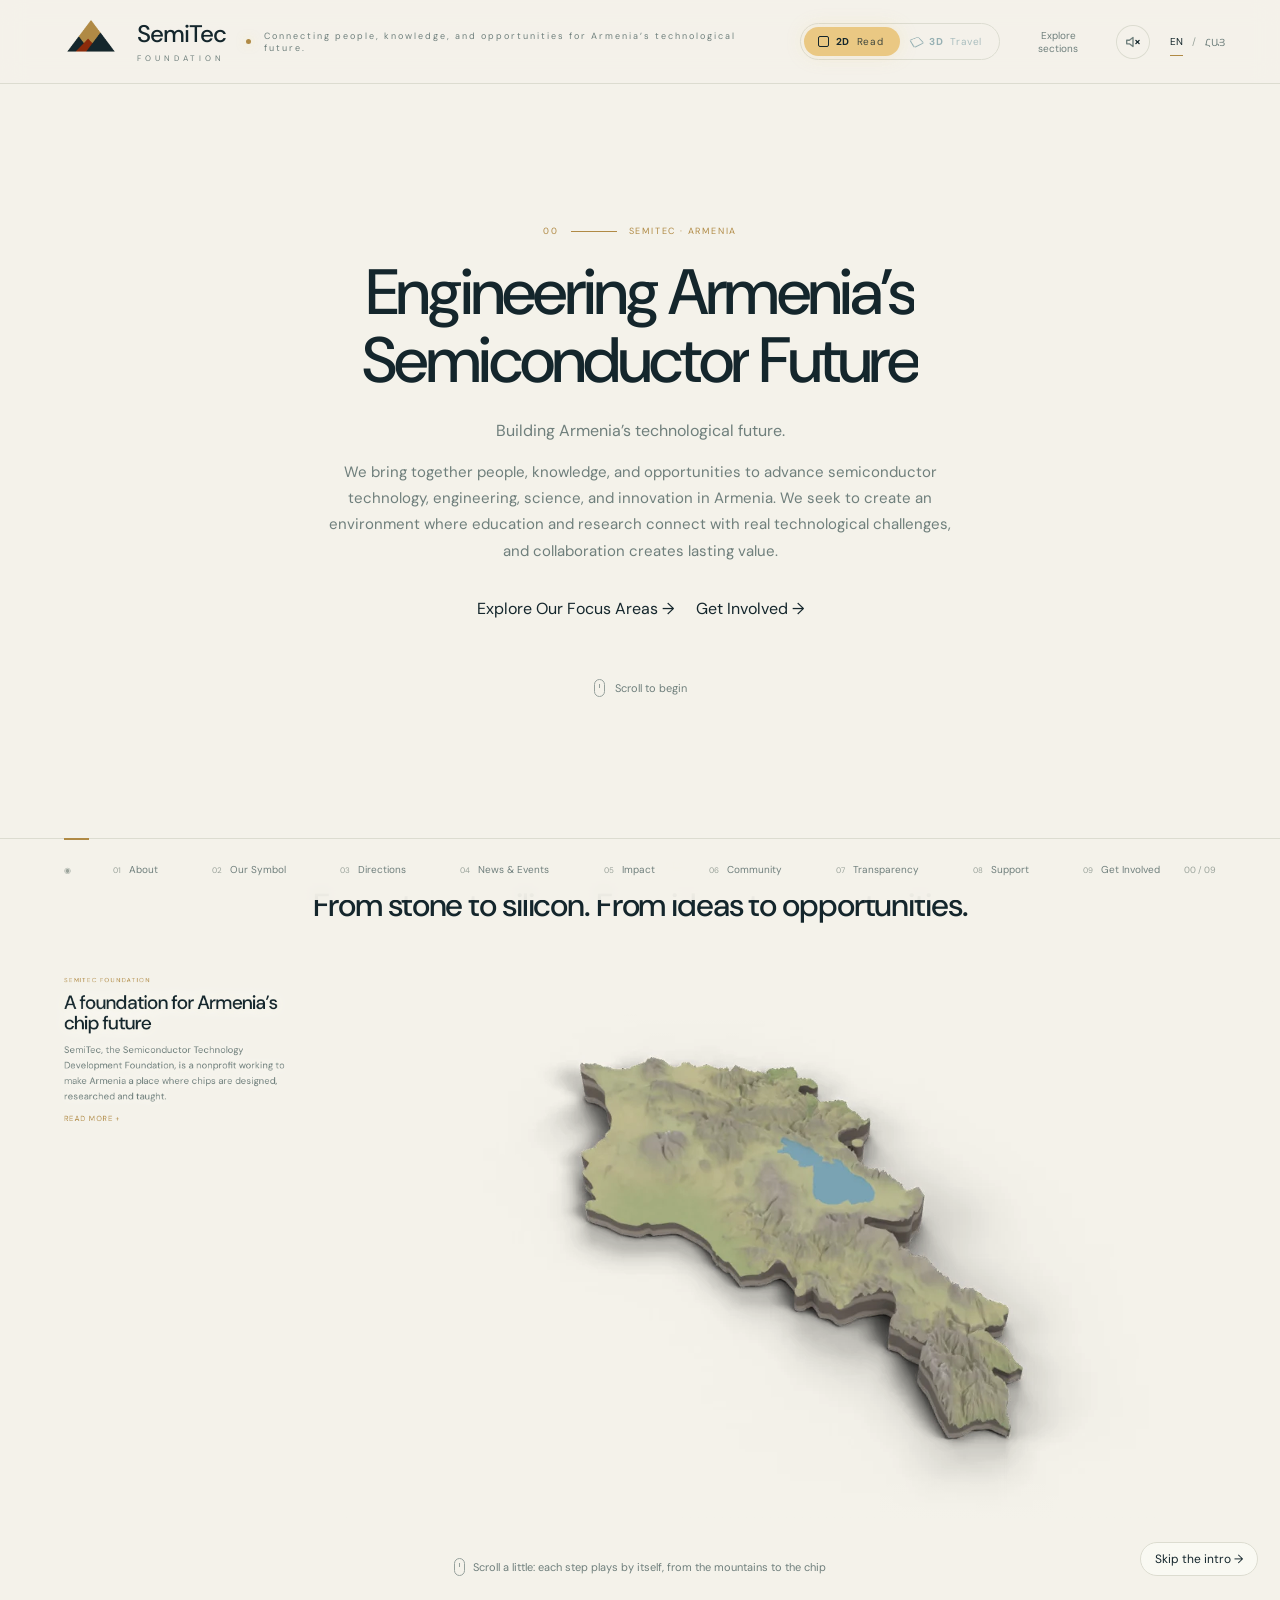
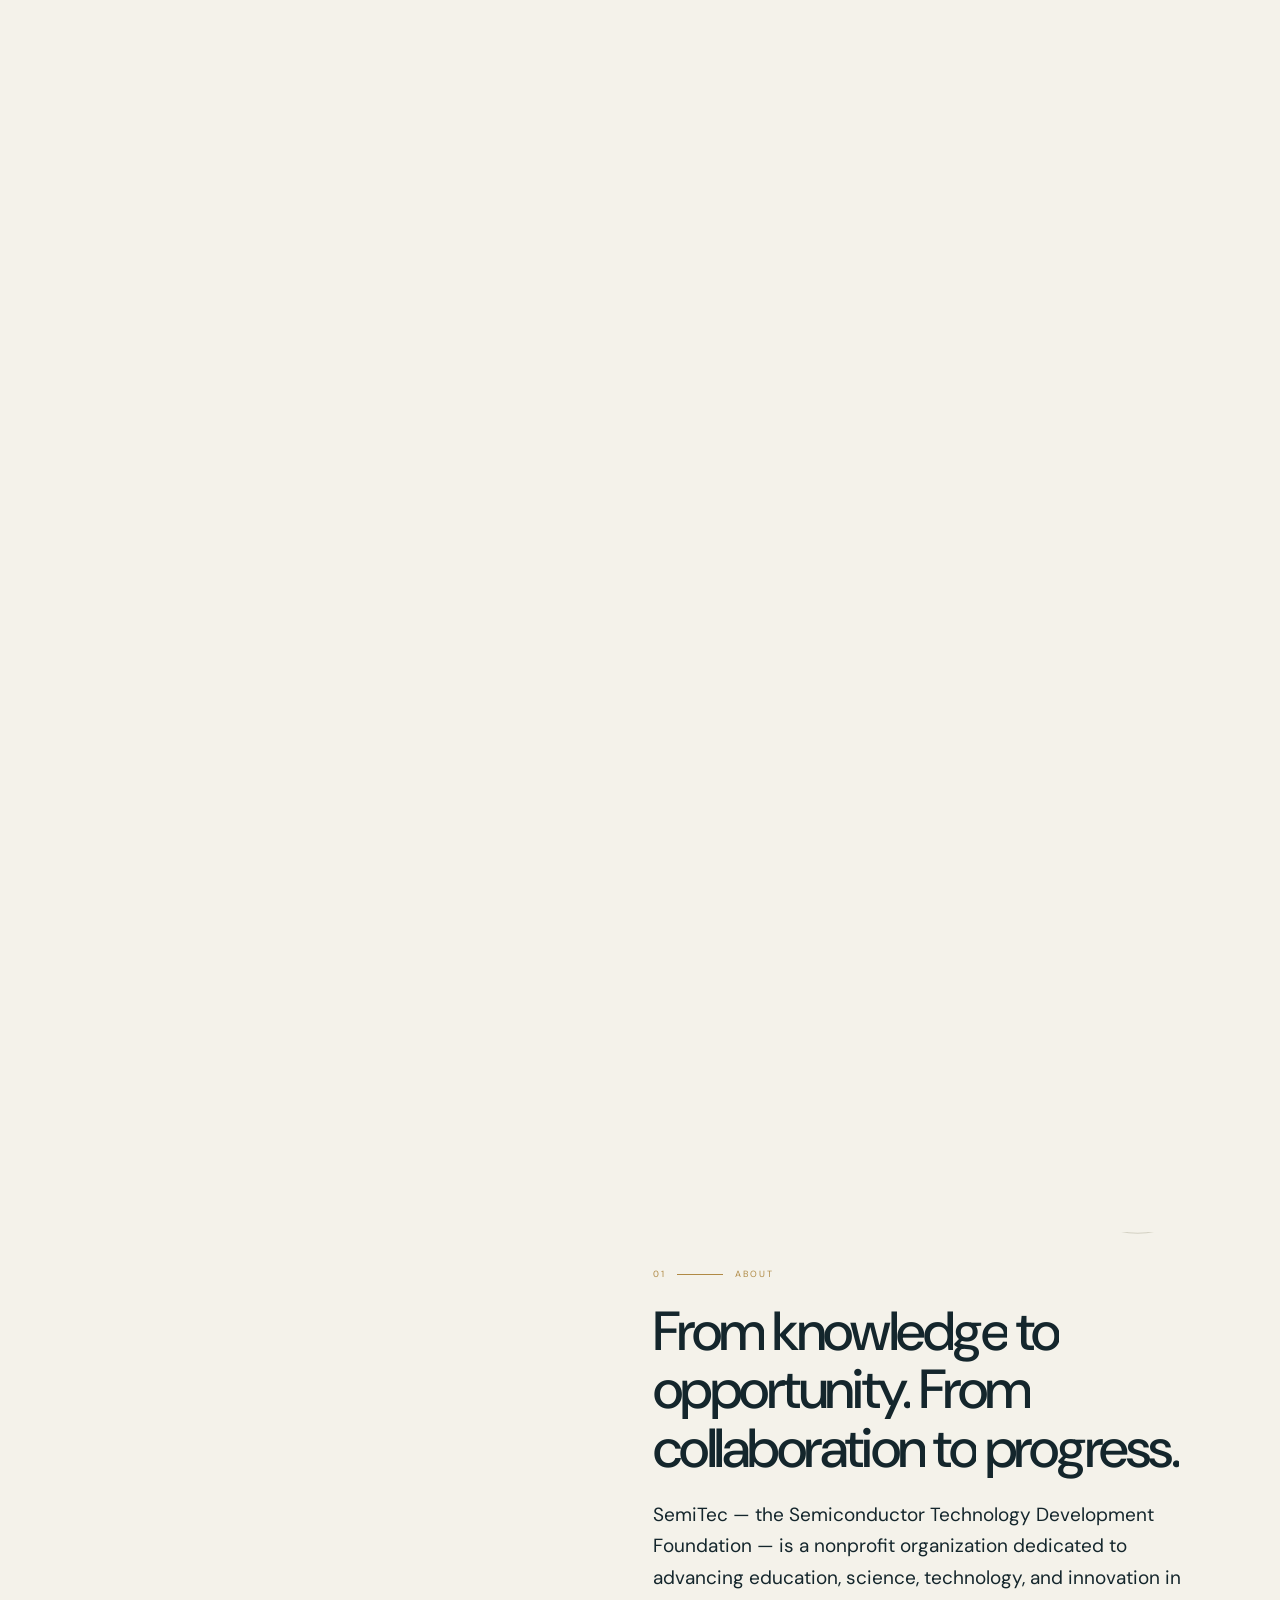
==== commit 2311f558: "3D: the page stays still under the opening; Skip fades to the end; roomier section details on phones" ====
--- a/index.html
+++ b/index.html
@@ -13,8 +13,8 @@
     document.documentElement.dataset.mode=(m==='3d')?'3d':'2d';})();
   </script>
   <link rel="stylesheet" href="css/base.css?v=s2611180005">
-  <link rel="stylesheet" href="css/read.css?v=film11">
-  <link rel="stylesheet" href="css/signal.css?v=s2611180005">
+  <link rel="stylesheet" href="css/read.css?v=film12">
+  <link rel="stylesheet" href="css/signal.css?v=film12">
   <script src="content.js?v=film11" defer></script>
   <script src="js/db.js?v=s2611180005" defer></script>
   <!-- started in this order by js/db.js, once the content database has been read -->
@@ -30,7 +30,7 @@
   <script type="text/plain" data-src="js/story.js?v=film11"></script>
   <script type="text/plain" data-src="expo/js/aragats.js?v=s2611180005"></script>
   <script type="text/plain" data-src="js/mode-read.js?v=film8"></script>
-  <script type="text/plain" data-src="js/mode-signal.js?v=film11"></script>
+  <script type="text/plain" data-src="js/mode-signal.js?v=film12"></script>
 </head>
 <body>
   <a class="skip" href="#main" data-ui="skip"></a>
--- a/css/read.css
+++ b/css/read.css
@@ -1294,3 +1294,6 @@
 .intro-3d .story .story-card.is-open{background:#071419!important;box-shadow:0 0 0 14px #071419,0 18px 40px #00000066!important}
 @media (max-width:599px){.story .story-hint{justify-content:flex-start;padding:0 150px 0 18px;text-align:left}}
 .story .story-card.is-brief2 .sc-goals{display:none}
+/* 3D "Skip the intro": the opening fades to the end of the film before the dive */
+.intro-3d.is-skipcut .intro-root{animation:skipcut .45s ease}
+@keyframes skipcut{from{opacity:0}}
--- a/css/signal.css
+++ b/css/signal.css
@@ -326,3 +326,22 @@
 [data-mode="3d"] .xs-mvlinks{display:grid;gap:8px;border-bottom:0}
 [data-mode="3d"] :is(.ab-verb,.ab-five b,.xs-ic em,.ab-si){color:#071419}
 [data-mode="3d"] .is-in .ab-si{color:#071419}
+
+/* ▸PHONE a section's details in 3D: the name, path and short description sit small near the top, and the
+   details below get most of the screen (the scene still shows above and through the panel) */
+@media (max-width:760px){
+  [data-mode="3d"] body:has(.section-card.has-blocks.is-current) .reading-panel{bottom:86px}
+  [data-mode="3d"] .section-card.has-blocks{max-height:calc(100svh - 86px - 112px)}
+  [data-mode="3d"] .section-card.has-blocks::before{content:'';position:absolute;z-index:-1;inset:-12px -4% -8px;background:#071a1ff7;border-radius:12px;box-shadow:0 0 0 1px #a1cbcc1f}
+  [data-mode="3d"] .section-card.has-blocks .breadcrumbs{font-size:10px;min-height:0;margin-bottom:4px}
+  [data-mode="3d"] .section-card.has-blocks .eyebrow{display:none}
+  [data-mode="3d"] .section-card.has-blocks h1{font-size:20px;line-height:1.18;letter-spacing:-.3px;margin:0 0 5px;max-width:none}
+  html[lang=hy][data-mode="3d"] .section-card.has-blocks h1{font-size:18px}
+  [data-mode="3d"] .section-card.has-blocks .panel-intro{font-size:11.5px;line-height:1.5;margin:0 0 6px;max-width:none;-webkit-line-clamp:2}
+  [data-mode="3d"] .section-card.has-blocks > .panel-blocks{margin:2px -6px 10px 0;border-top:1px solid #a1cbcc26;padding-top:10px}
+  [data-mode="3d"] .section-card.has-blocks .panel-actions{margin-top:0}
+  [data-mode="3d"] .section-card.has-blocks .prototype-note{display:none}
+  /* the boards in the scene would sit under the panel; their presentations are in the details too */
+  [data-mode="3d"] body:has(.section-card.has-blocks.is-current) .media-board{opacity:0!important;pointer-events:none!important}
+  [data-mode="3d"] body:has(.section-card.has-blocks.is-current) .scroll-cue{opacity:0}
+}
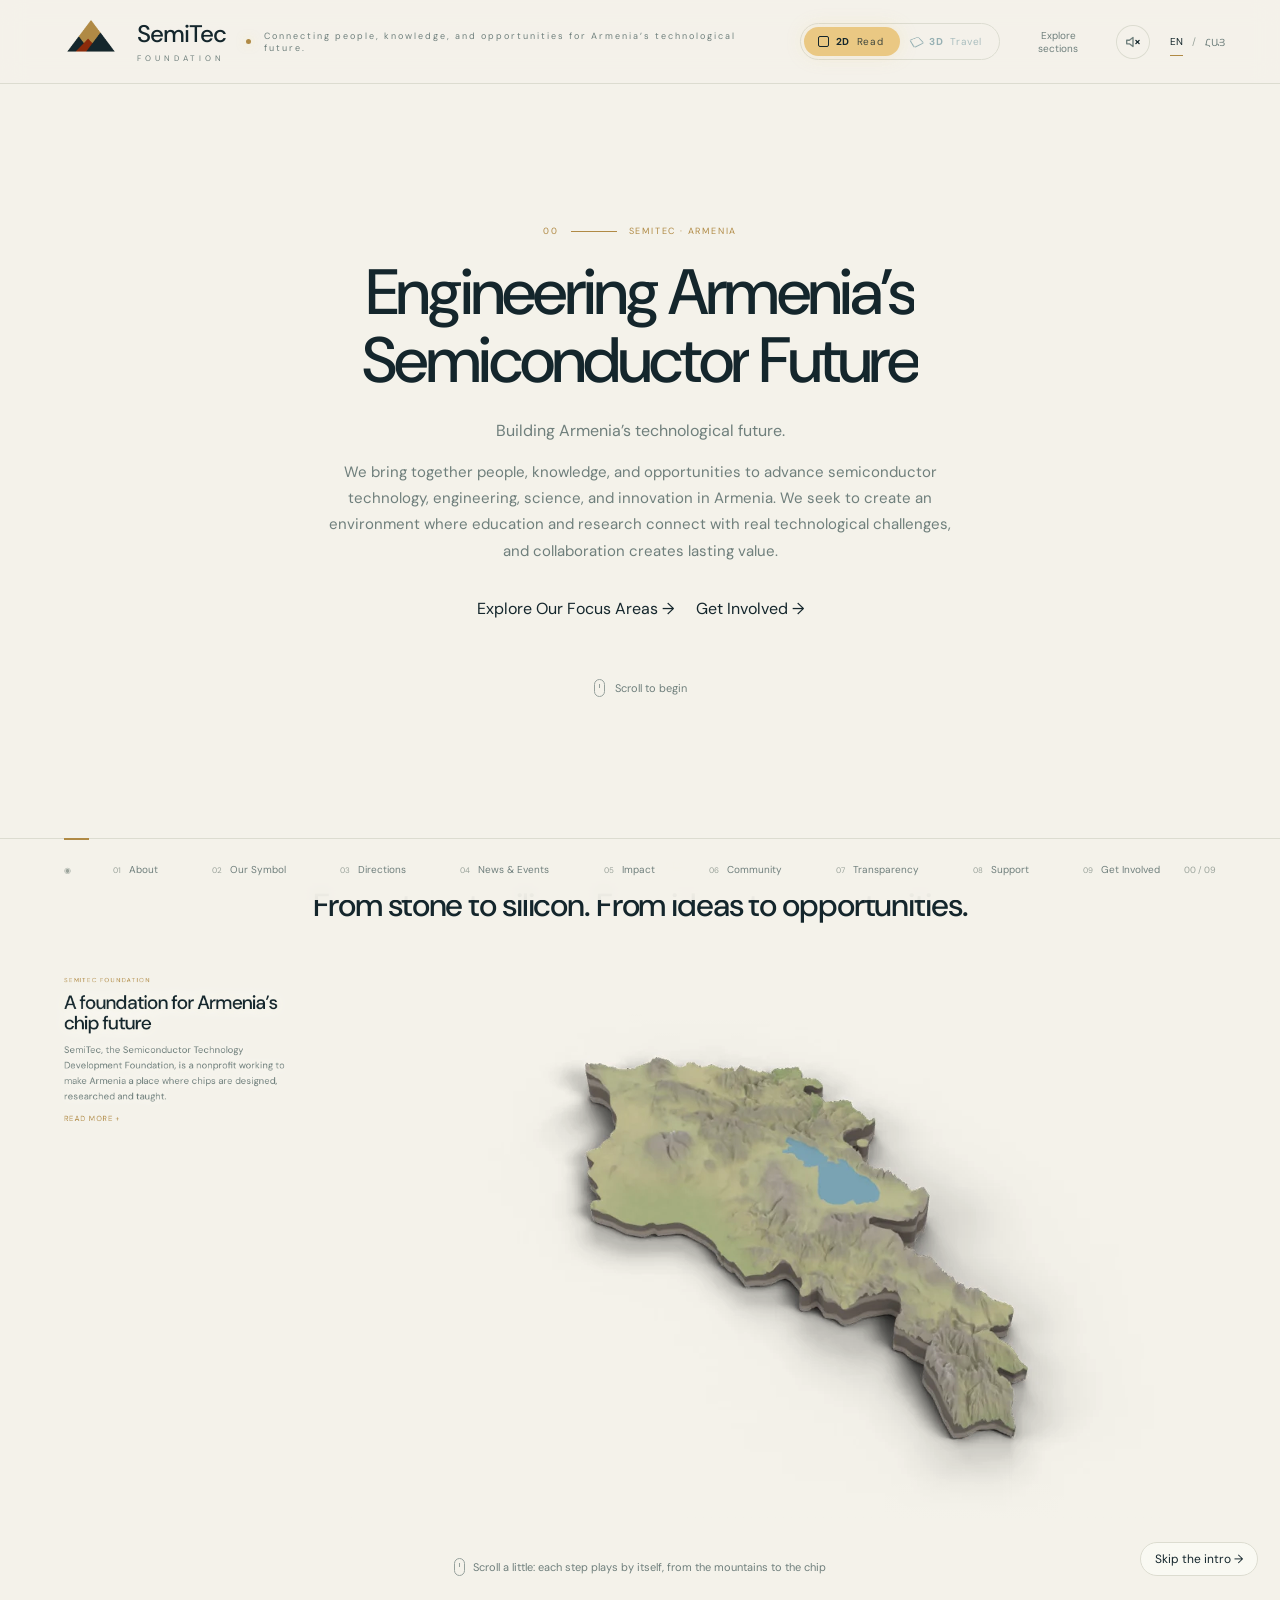
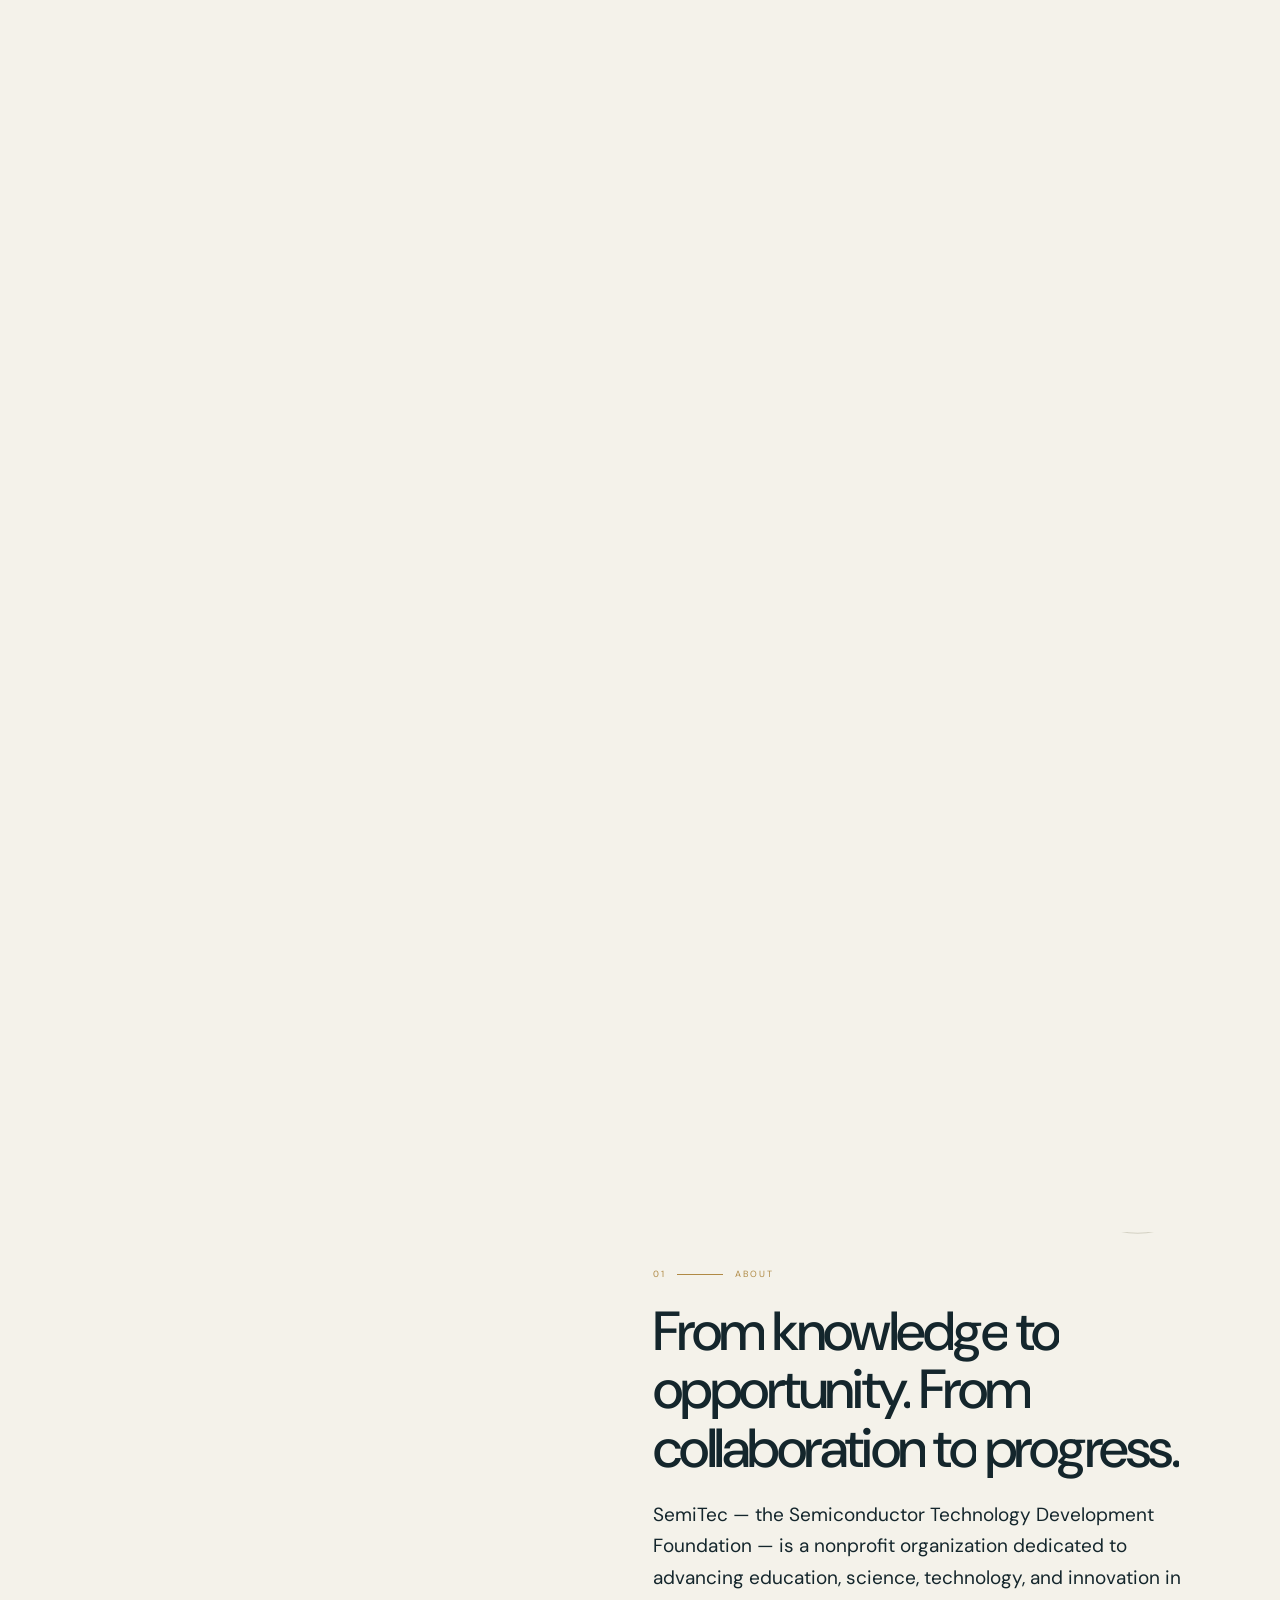
==== commit 30d75c9f: "Phones, 3D sections: back to the low panel with the map above; only the title is fixed The panel sta" ====
--- a/index.html
+++ b/index.html
@@ -14,7 +14,7 @@
   </script>
   <link rel="stylesheet" href="css/base.css?v=s2611180005">
   <link rel="stylesheet" href="css/read.css?v=film12">
-  <link rel="stylesheet" href="css/signal.css?v=film12">
+  <link rel="stylesheet" href="css/signal.css?v=film13">
   <script src="content.js?v=film11" defer></script>
   <script src="js/db.js?v=s2611180005" defer></script>
   <!-- started in this order by js/db.js, once the content database has been read -->
@@ -30,7 +30,7 @@
   <script type="text/plain" data-src="js/story.js?v=film11"></script>
   <script type="text/plain" data-src="expo/js/aragats.js?v=s2611180005"></script>
   <script type="text/plain" data-src="js/mode-read.js?v=film8"></script>
-  <script type="text/plain" data-src="js/mode-signal.js?v=film12"></script>
+  <script type="text/plain" data-src="js/mode-signal.js?v=film13"></script>
 </head>
 <body>
   <a class="skip" href="#main" data-ui="skip"></a>
--- a/css/signal.css
+++ b/css/signal.css
@@ -327,21 +327,18 @@
 [data-mode="3d"] :is(.ab-verb,.ab-five b,.xs-ic em,.ab-si){color:#071419}
 [data-mode="3d"] .is-in .ab-si{color:#071419}
 
-/* ▸PHONE a section's details in 3D: the name, path and short description sit small near the top, and the
-   details below get most of the screen (the scene still shows above and through the panel) */
+/* ▸PHONE a section's details in 3D: the panel stays low (the map and its paths show above it); only the title
+   is fixed, and the path and the description open the scrolling part, so the details get more room */
+[data-mode="3d"] .pb-lead{display:none}
 @media (max-width:760px){
-  [data-mode="3d"] body:has(.section-card.has-blocks.is-current) .reading-panel{bottom:86px}
-  [data-mode="3d"] .section-card.has-blocks{max-height:calc(100svh - 86px - 112px)}
-  [data-mode="3d"] .section-card.has-blocks::before{content:'';position:absolute;z-index:-1;inset:-12px -4% -8px;background:#071a1ff7;border-radius:12px;box-shadow:0 0 0 1px #a1cbcc1f}
-  [data-mode="3d"] .section-card.has-blocks .breadcrumbs{font-size:10px;min-height:0;margin-bottom:4px}
-  [data-mode="3d"] .section-card.has-blocks .eyebrow{display:none}
-  [data-mode="3d"] .section-card.has-blocks h1{font-size:20px;line-height:1.18;letter-spacing:-.3px;margin:0 0 5px;max-width:none}
-  html[lang=hy][data-mode="3d"] .section-card.has-blocks h1{font-size:18px}
-  [data-mode="3d"] .section-card.has-blocks .panel-intro{font-size:11.5px;line-height:1.5;margin:0 0 6px;max-width:none;-webkit-line-clamp:2}
-  [data-mode="3d"] .section-card.has-blocks > .panel-blocks{margin:2px -6px 10px 0;border-top:1px solid #a1cbcc26;padding-top:10px}
-  [data-mode="3d"] .section-card.has-blocks .panel-actions{margin-top:0}
-  [data-mode="3d"] .section-card.has-blocks .prototype-note{display:none}
-  /* the boards in the scene would sit under the panel; their presentations are in the details too */
-  [data-mode="3d"] body:has(.section-card.has-blocks.is-current) .media-board{opacity:0!important;pointer-events:none!important}
-  [data-mode="3d"] body:has(.section-card.has-blocks.is-current) .scroll-cue{opacity:0}
-}
+  [data-mode="3d"] .section-card.has-blocks > :is(.breadcrumbs,.eyebrow,.panel-intro,.panel-next,.prototype-note){display:none}
+  [data-mode="3d"] .section-card.has-blocks h1{font-size:22px;line-height:1.16;letter-spacing:-.4px;margin:0 0 8px;max-width:none}
+  html[lang=hy][data-mode="3d"] .section-card.has-blocks h1{font-size:19px}
+  [data-mode="3d"] .section-card.has-blocks > .panel-blocks{margin-top:0;border-top:1px solid #a1cbcc26;padding-top:10px}
+  [data-mode="3d"] .pb-lead{display:block;margin:0 0 16px;padding-bottom:14px;border-bottom:1px solid #a1cbcc1f}
+  [data-mode="3d"] .pb-lead .breadcrumbs{margin-bottom:8px}
+  [data-mode="3d"] .pb-lead .pb-intro{margin:0;font-size:13px;line-height:1.6;color:var(--muted)}
+  [data-mode="3d"] .pb-lead .panel-next{margin:12px 0 0}
+  /* a soft backing for the panel only, so a board in the scene behind the title does not mix with it */
+  [data-mode="3d"] .section-card.has-blocks::before{content:'';position:absolute;z-index:-1;inset:-12px -4% -8px;border-radius:12px;background:linear-gradient(#071419d9,#071419f0 70px);box-shadow:0 0 0 1px #a1cbcc1a}
+}
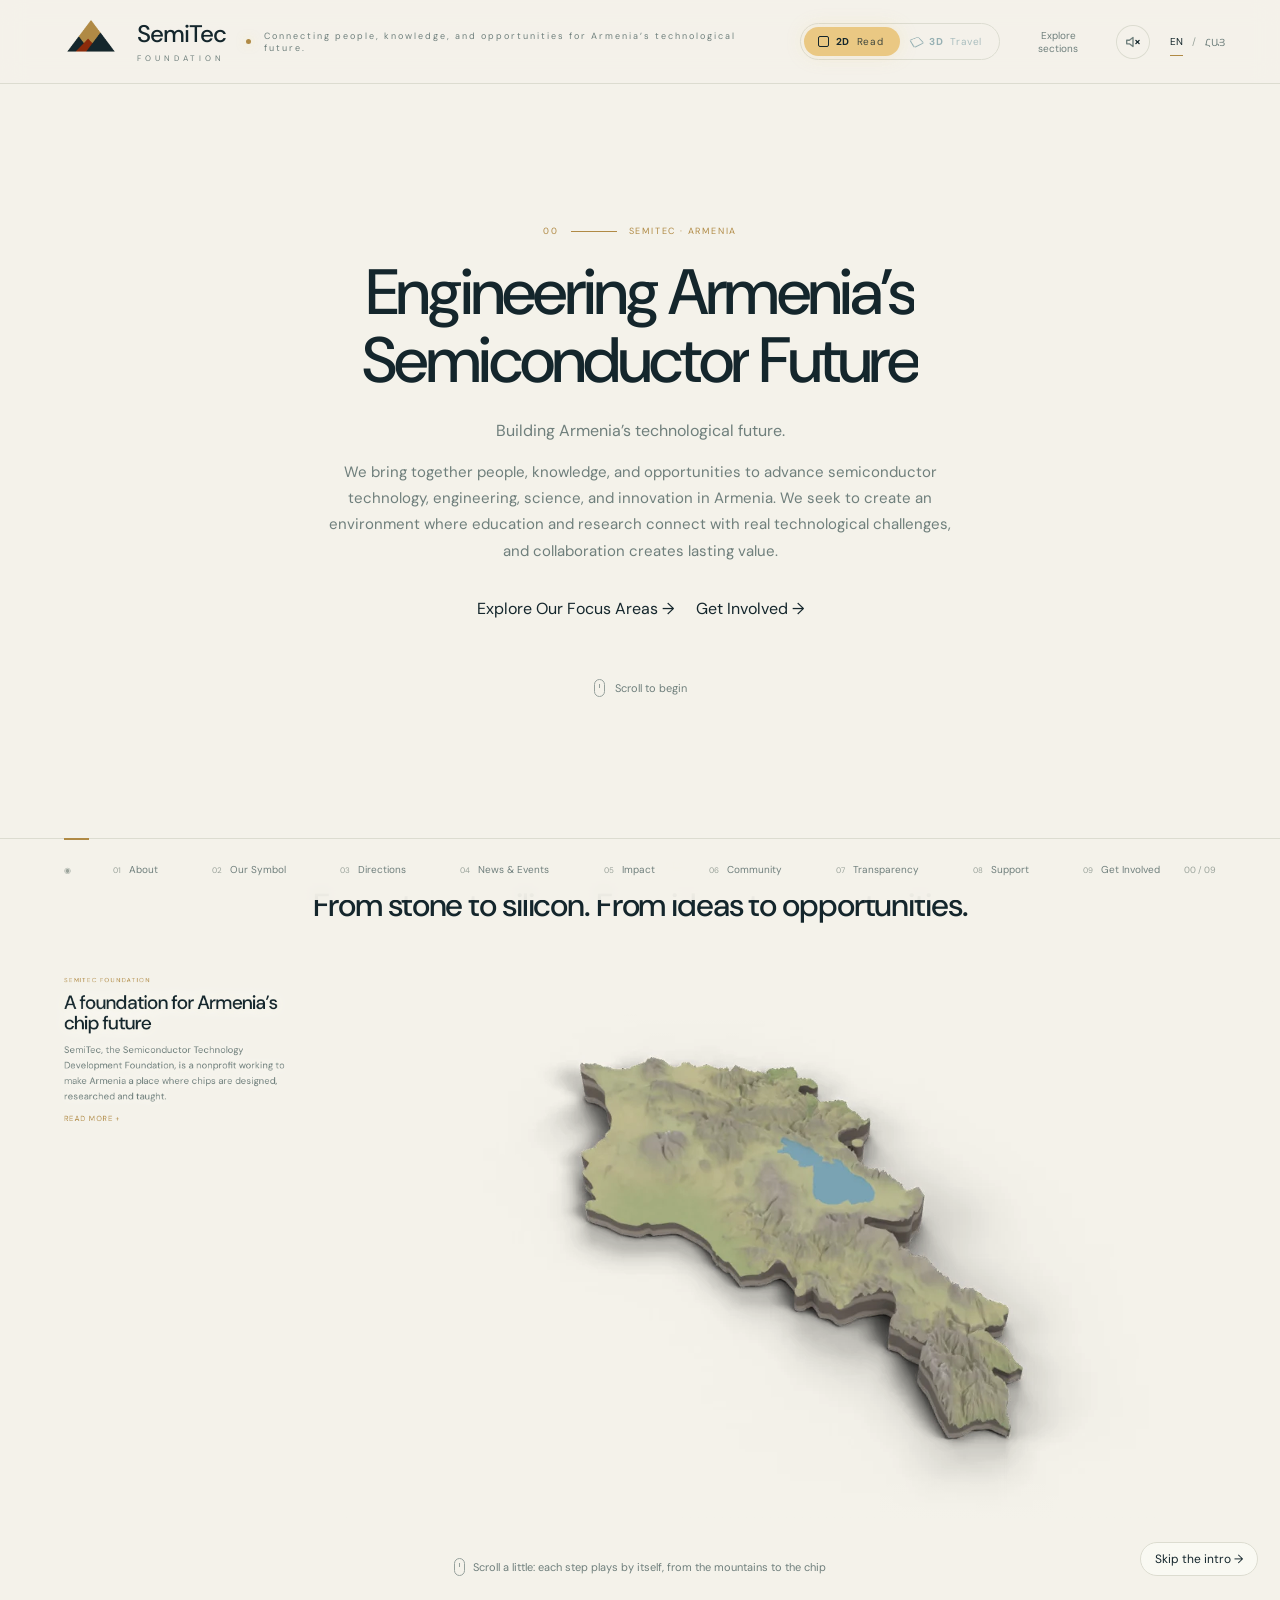
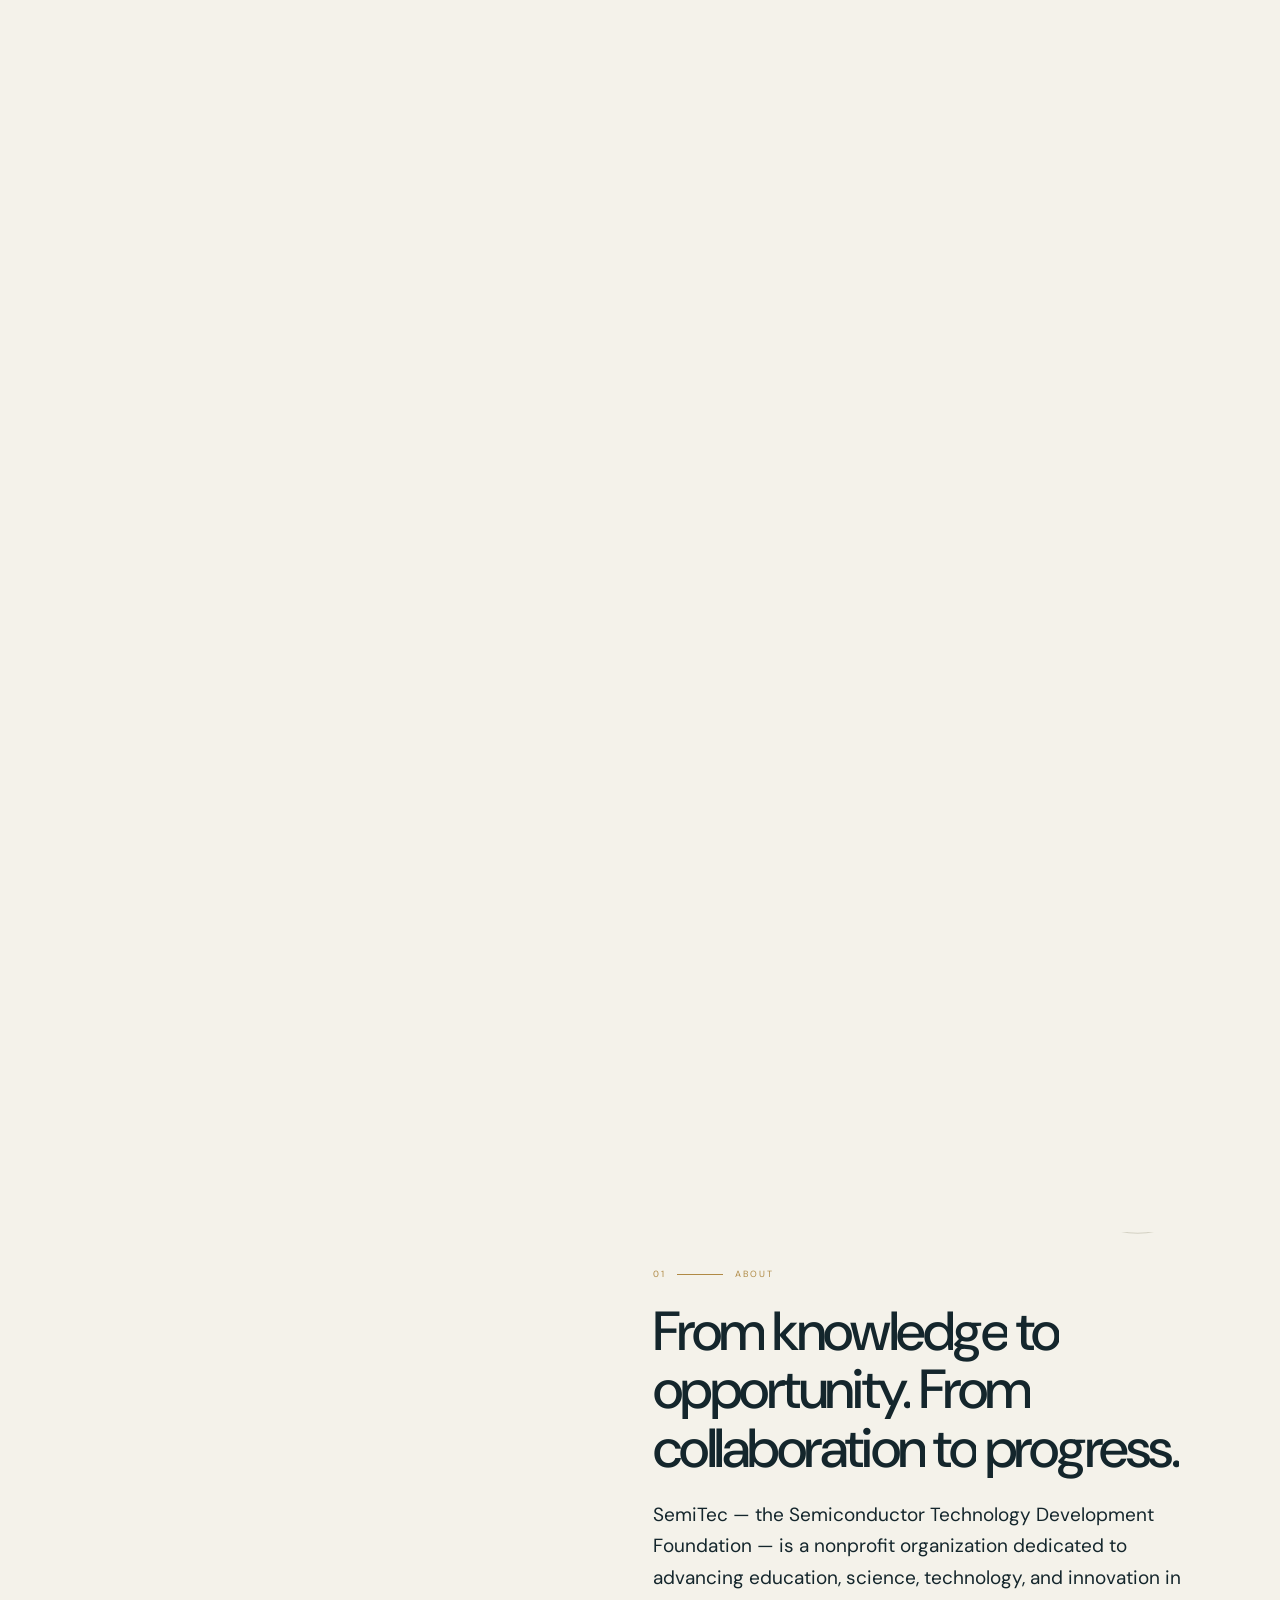
==== commit d0eed6ee: "Phones, 3D sections: everything in the panel a size smaller Title 18px (Armenian 16px), path 9px, de" ====
--- a/index.html
+++ b/index.html
@@ -14,7 +14,7 @@
   </script>
   <link rel="stylesheet" href="css/base.css?v=s2611180005">
   <link rel="stylesheet" href="css/read.css?v=film12">
-  <link rel="stylesheet" href="css/signal.css?v=film13">
+  <link rel="stylesheet" href="css/signal.css?v=film14">
   <script src="content.js?v=film11" defer></script>
   <script src="js/db.js?v=s2611180005" defer></script>
   <!-- started in this order by js/db.js, once the content database has been read -->
--- a/css/signal.css
+++ b/css/signal.css
@@ -332,13 +332,16 @@
 [data-mode="3d"] .pb-lead{display:none}
 @media (max-width:760px){
   [data-mode="3d"] .section-card.has-blocks > :is(.breadcrumbs,.eyebrow,.panel-intro,.panel-next,.prototype-note){display:none}
-  [data-mode="3d"] .section-card.has-blocks h1{font-size:22px;line-height:1.16;letter-spacing:-.4px;margin:0 0 8px;max-width:none}
-  html[lang=hy][data-mode="3d"] .section-card.has-blocks h1{font-size:19px}
+  [data-mode="3d"] .section-card.has-blocks h1{font-size:18px;line-height:1.2;letter-spacing:-.3px;margin:0 0 6px;max-width:none}
+  html[lang=hy][data-mode="3d"] .section-card.has-blocks h1{font-size:16px}
   [data-mode="3d"] .section-card.has-blocks > .panel-blocks{margin-top:0;border-top:1px solid #a1cbcc26;padding-top:10px}
-  [data-mode="3d"] .pb-lead{display:block;margin:0 0 16px;padding-bottom:14px;border-bottom:1px solid #a1cbcc1f}
-  [data-mode="3d"] .pb-lead .breadcrumbs{margin-bottom:8px}
-  [data-mode="3d"] .pb-lead .pb-intro{margin:0;font-size:13px;line-height:1.6;color:var(--muted)}
-  [data-mode="3d"] .pb-lead .panel-next{margin:12px 0 0}
+  [data-mode="3d"] .pb-lead{display:block;margin:0 0 10px;padding-bottom:10px;border-bottom:1px solid #a1cbcc1f}
+  [data-mode="3d"] .pb-lead .breadcrumbs,html[lang=hy][data-mode="3d"] .pb-lead .breadcrumbs{margin-bottom:5px;font-size:9px}
+  [data-mode="3d"] .pb-lead .pb-intro{margin:0;font-size:11px;line-height:1.5;color:var(--muted)}
+  [data-mode="3d"] .pb-lead .panel-next{margin:8px 0 0;font-size:11px}
+  /* the details themselves, a size smaller: more of them fits in the panel */
+  [data-mode="3d"] .section-card.has-blocks > .panel-blocks > :not(.pb-lead){zoom:.78}
+  [data-mode="3d"] .section-card.has-blocks .panel-actions{zoom:.9}
   /* a soft backing for the panel only, so a board in the scene behind the title does not mix with it */
   [data-mode="3d"] .section-card.has-blocks::before{content:'';position:absolute;z-index:-1;inset:-12px -4% -8px;border-radius:12px;background:linear-gradient(#071419d9,#071419f0 70px);box-shadow:0 0 0 1px #a1cbcc1a}
 }
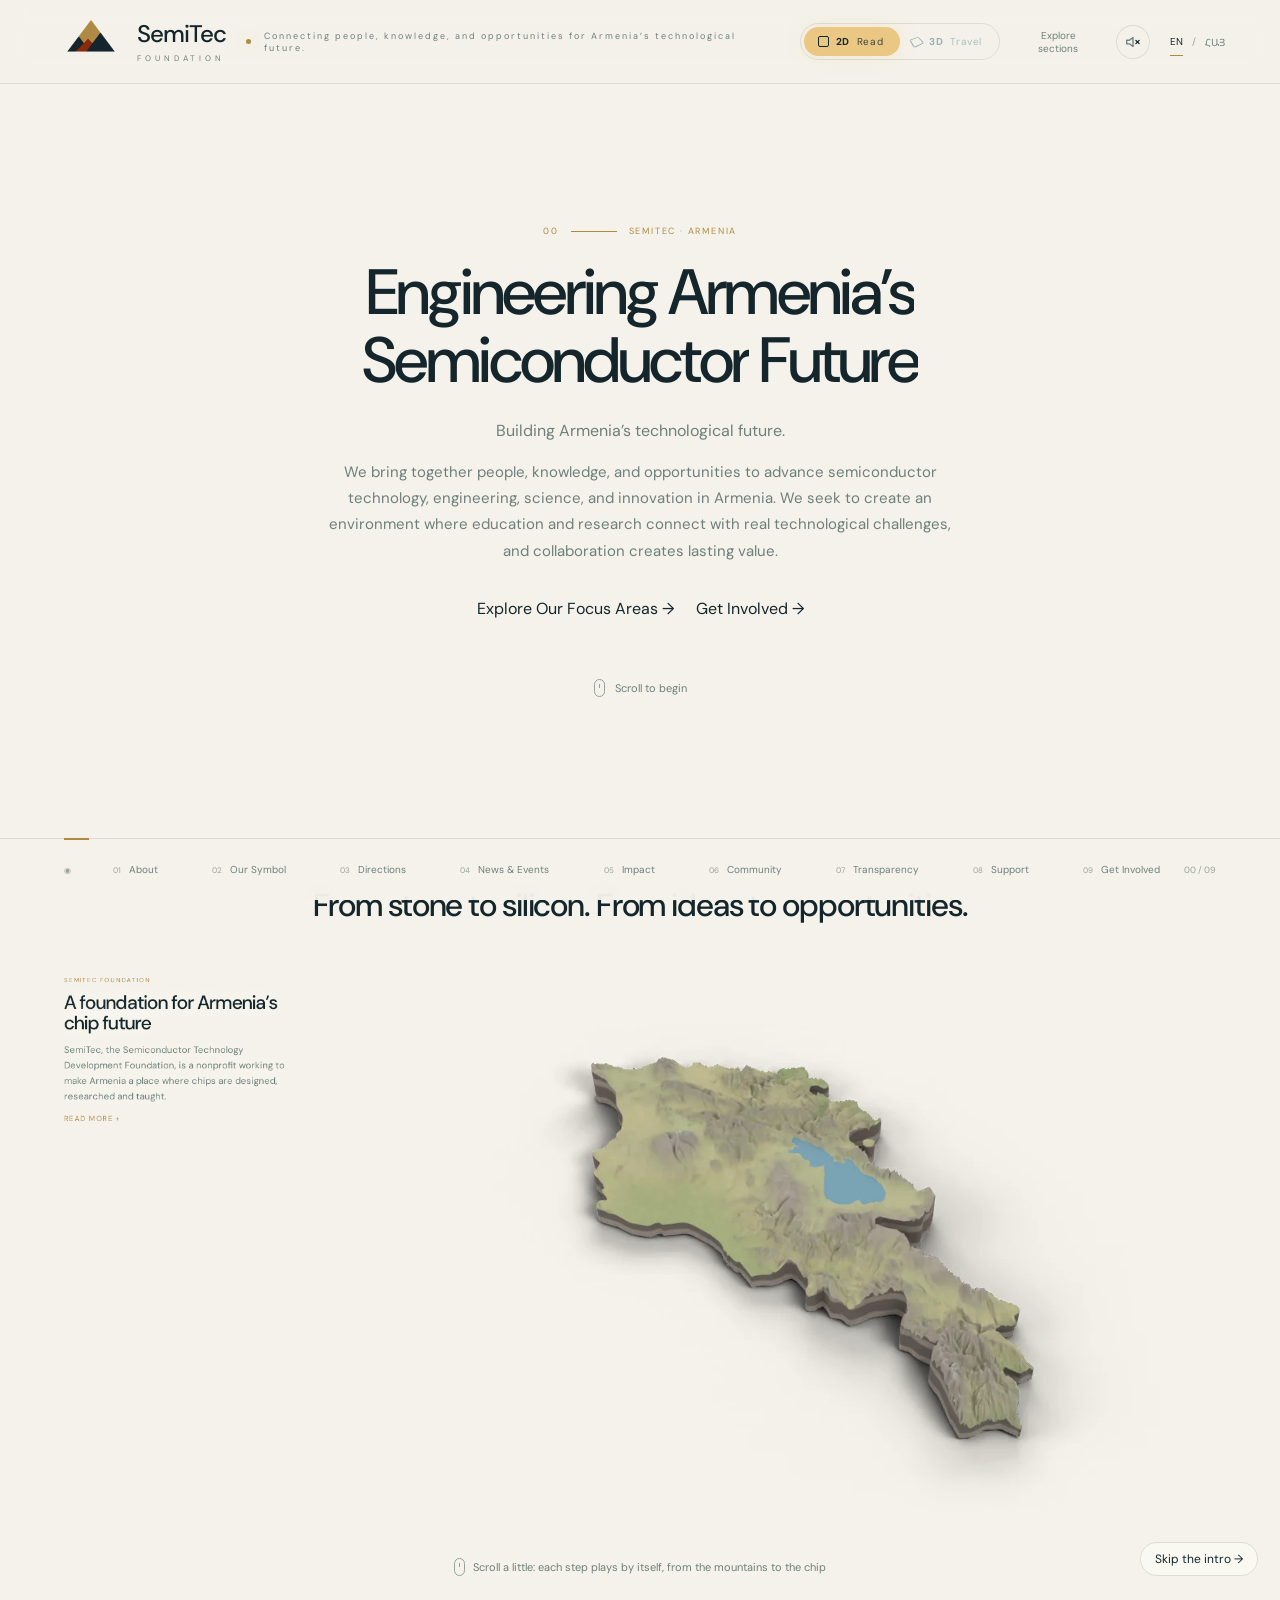
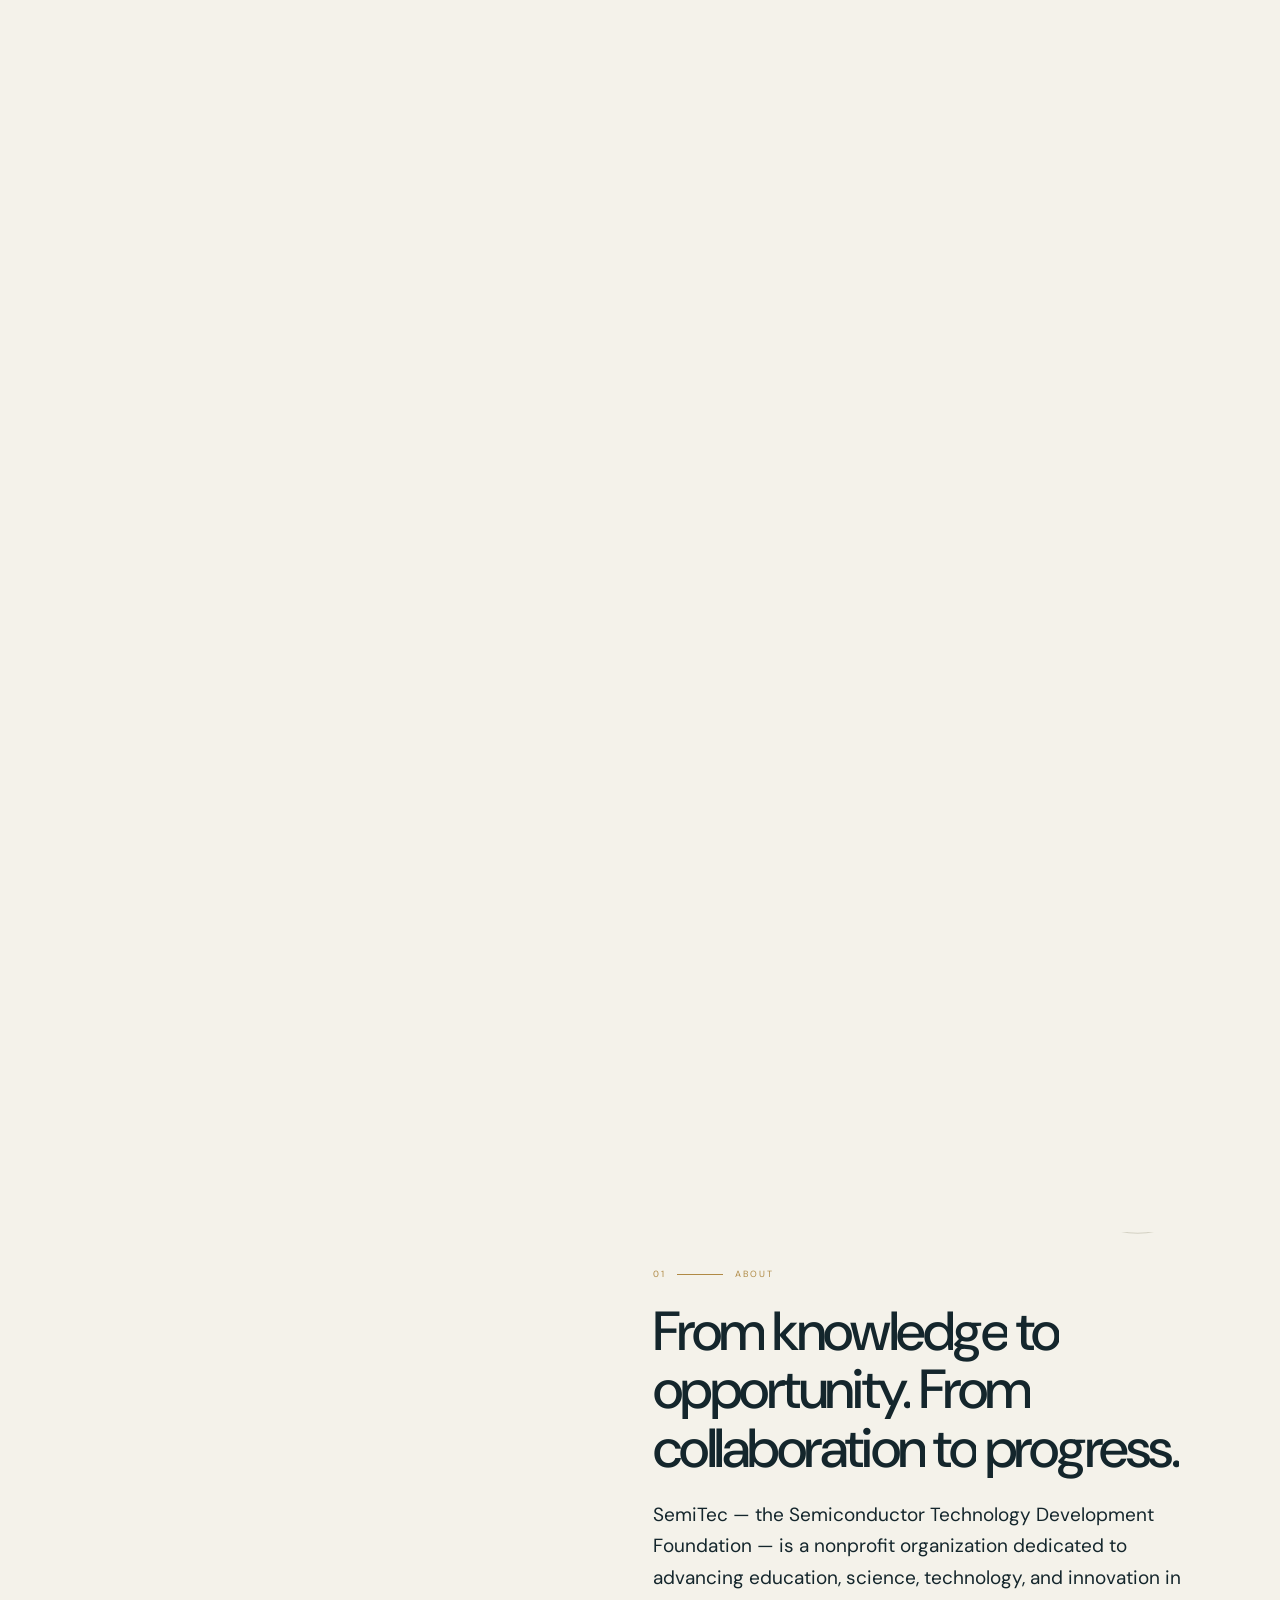
==== commit 66c9196a: "Phones, 3D sections: a smaller panel, so the map and its boards show whole above it The panel is at " ====
--- a/index.html
+++ b/index.html
@@ -14,7 +14,7 @@
   </script>
   <link rel="stylesheet" href="css/base.css?v=s2611180005">
   <link rel="stylesheet" href="css/read.css?v=film12">
-  <link rel="stylesheet" href="css/signal.css?v=film14">
+  <link rel="stylesheet" href="css/signal.css?v=film15">
   <script src="content.js?v=film11" defer></script>
   <script src="js/db.js?v=s2611180005" defer></script>
   <!-- started in this order by js/db.js, once the content database has been read -->
--- a/css/signal.css
+++ b/css/signal.css
@@ -332,6 +332,9 @@
 [data-mode="3d"] .pb-lead{display:none}
 @media (max-width:760px){
   [data-mode="3d"] .section-card.has-blocks > :is(.breadcrumbs,.eyebrow,.panel-intro,.panel-next,.prototype-note){display:none}
+  /* a smaller panel: the map, its paths and boards show above it */
+  [data-mode="3d"] .section-card.has-blocks{max-height:41vh;max-height:41svh}
+  [data-mode="3d"] .section-card.has-blocks > .panel-blocks{min-height:110px}
   [data-mode="3d"] .section-card.has-blocks h1{font-size:18px;line-height:1.2;letter-spacing:-.3px;margin:0 0 6px;max-width:none}
   html[lang=hy][data-mode="3d"] .section-card.has-blocks h1{font-size:16px}
   [data-mode="3d"] .section-card.has-blocks > .panel-blocks{margin-top:0;border-top:1px solid #a1cbcc26;padding-top:10px}
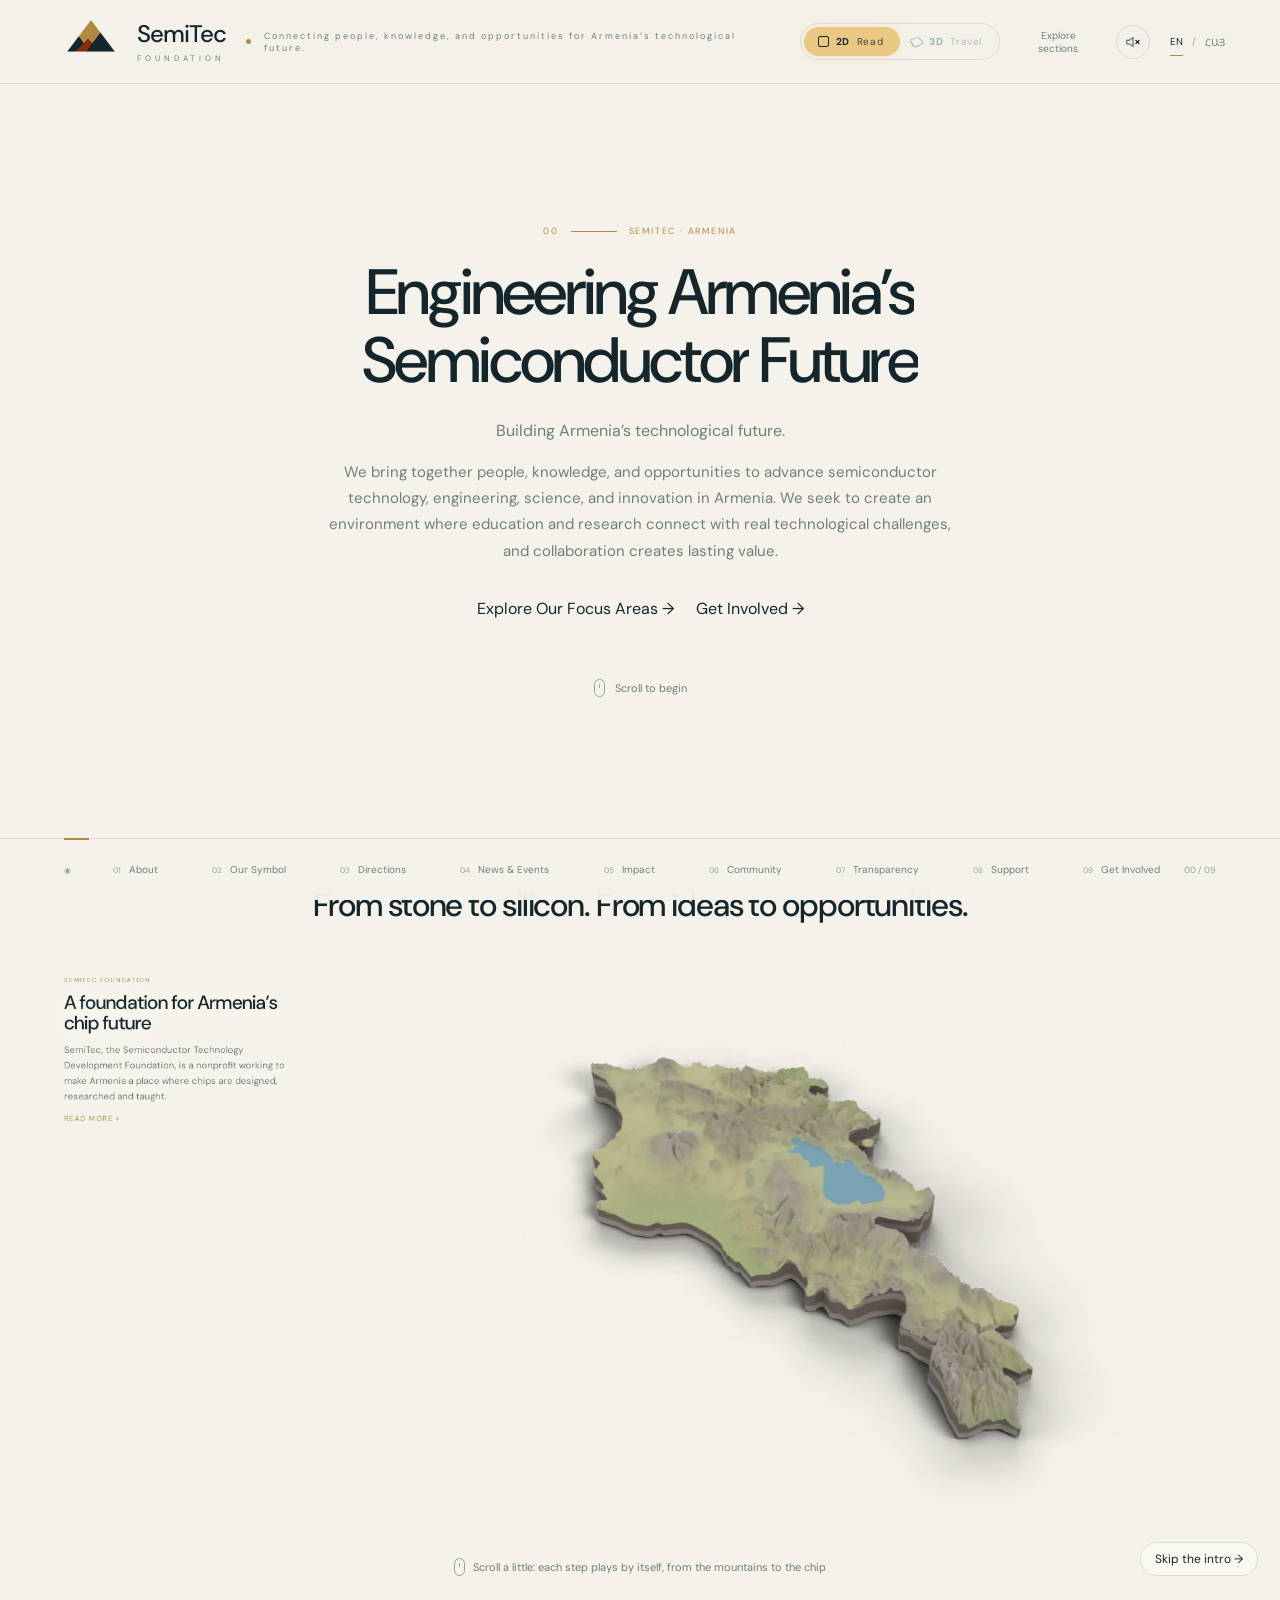
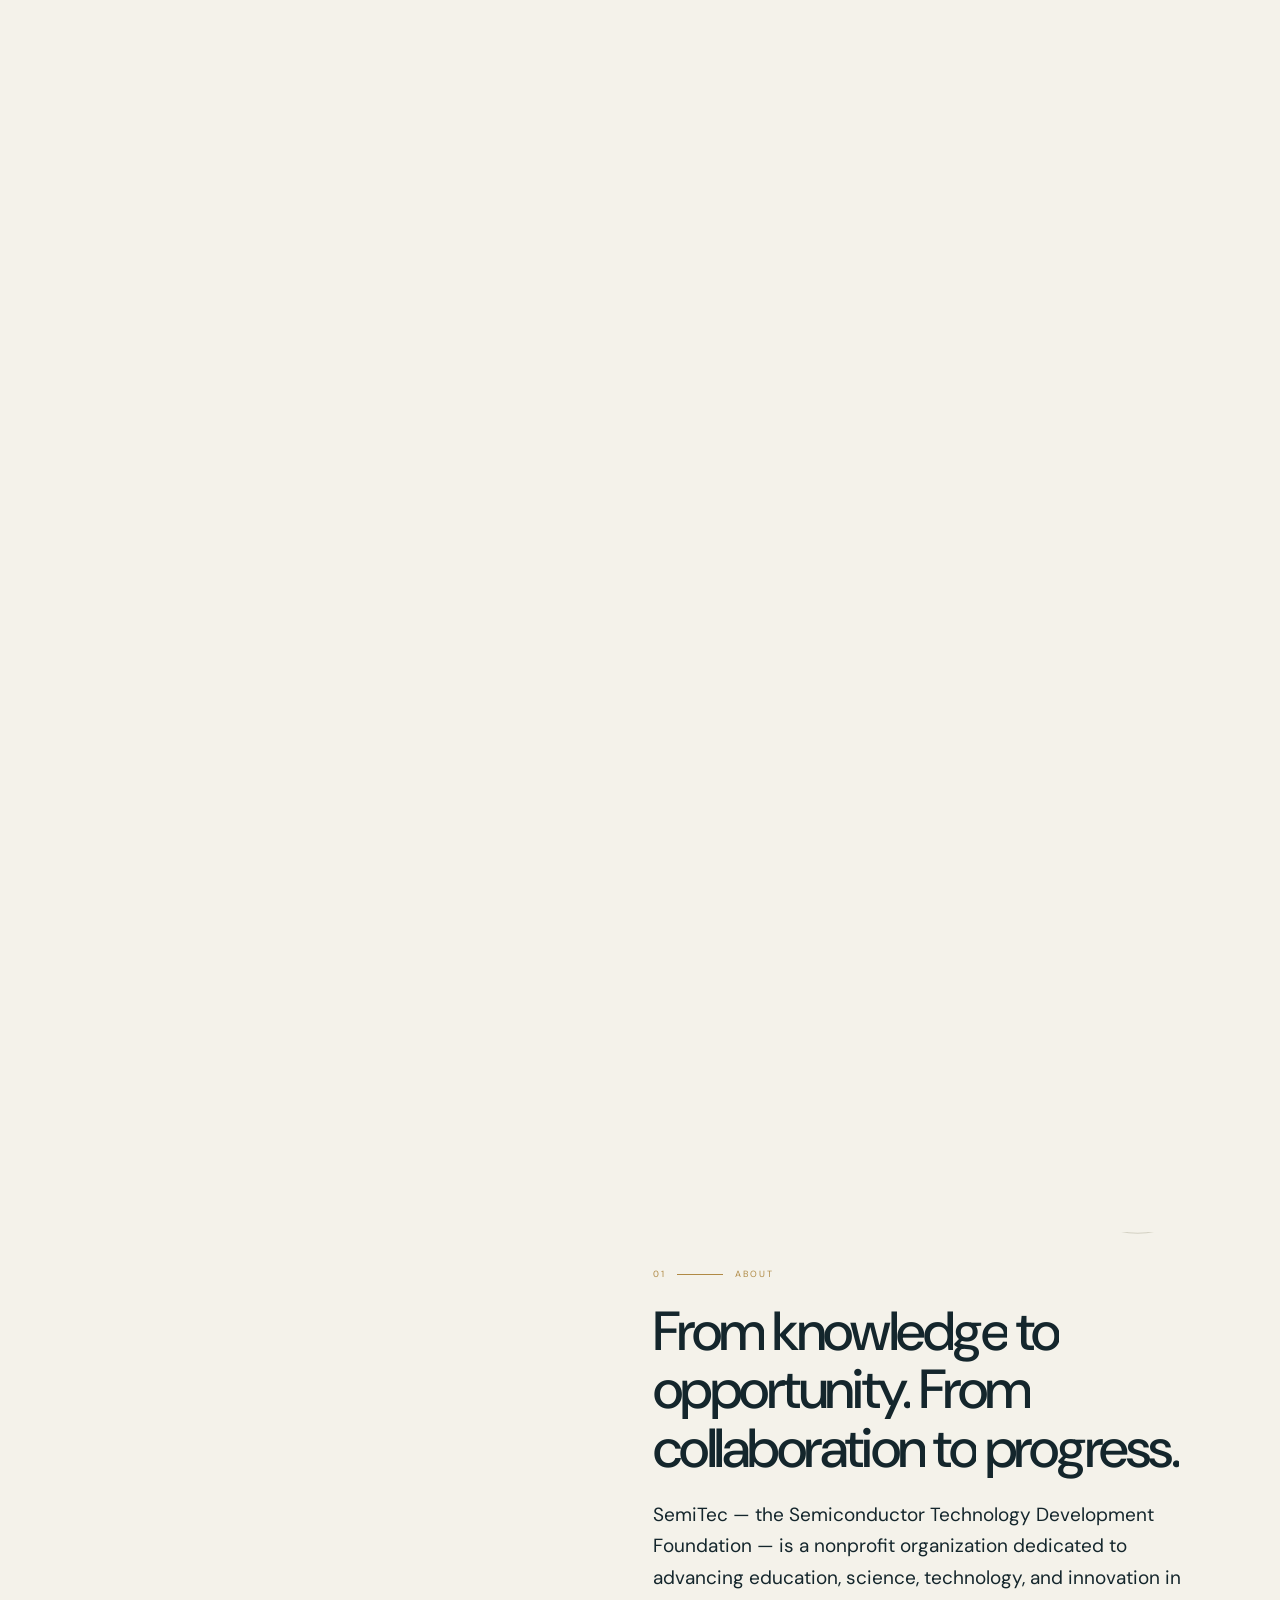
==== commit 95704809: "Phones, 3D paths: the same panel as the sections A path's card (e.g. Directions / University Laborat" ====
--- a/index.html
+++ b/index.html
@@ -14,7 +14,7 @@
   </script>
   <link rel="stylesheet" href="css/base.css?v=s2611180005">
   <link rel="stylesheet" href="css/read.css?v=film12">
-  <link rel="stylesheet" href="css/signal.css?v=film15">
+  <link rel="stylesheet" href="css/signal.css?v=film16">
   <script src="content.js?v=film11" defer></script>
   <script src="js/db.js?v=s2611180005" defer></script>
   <!-- started in this order by js/db.js, once the content database has been read -->
@@ -30,7 +30,7 @@
   <script type="text/plain" data-src="js/story.js?v=film11"></script>
   <script type="text/plain" data-src="expo/js/aragats.js?v=s2611180005"></script>
   <script type="text/plain" data-src="js/mode-read.js?v=film8"></script>
-  <script type="text/plain" data-src="js/mode-signal.js?v=film13"></script>
+  <script type="text/plain" data-src="js/mode-signal.js?v=film16"></script>
 </head>
 <body>
   <a class="skip" href="#main" data-ui="skip"></a>
--- a/css/signal.css
+++ b/css/signal.css
@@ -327,24 +327,29 @@
 [data-mode="3d"] :is(.ab-verb,.ab-five b,.xs-ic em,.ab-si){color:#071419}
 [data-mode="3d"] .is-in .ab-si{color:#071419}
 
-/* ▸PHONE a section's details in 3D: the panel stays low (the map and its paths show above it); only the title
-   is fixed, and the path and the description open the scrolling part, so the details get more room */
+/* ▸PHONE a section's details in 3D (and a path's): the panel stays low and small, so the map, its paths and
+   boards show above it; only the title is fixed, and the path, the description and everything else scroll */
 [data-mode="3d"] .pb-lead{display:none}
+[data-mode="3d"] .panel-scroll{display:contents}
 @media (max-width:760px){
-  [data-mode="3d"] .section-card.has-blocks > :is(.breadcrumbs,.eyebrow,.panel-intro,.panel-next,.prototype-note){display:none}
-  /* a smaller panel: the map, its paths and boards show above it */
-  [data-mode="3d"] .section-card.has-blocks{max-height:41vh;max-height:41svh}
-  [data-mode="3d"] .section-card.has-blocks > .panel-blocks{min-height:110px}
-  [data-mode="3d"] .section-card.has-blocks h1{font-size:18px;line-height:1.2;letter-spacing:-.3px;margin:0 0 6px;max-width:none}
-  html[lang=hy][data-mode="3d"] .section-card.has-blocks h1{font-size:16px}
-  [data-mode="3d"] .section-card.has-blocks > .panel-blocks{margin-top:0;border-top:1px solid #a1cbcc26;padding-top:10px}
+  [data-mode="3d"] .section-card:is(.has-blocks,.has-scroll){display:flex;flex-direction:column;max-height:41vh;max-height:41svh}
+  [data-mode="3d"] .section-card:is(.has-blocks,.has-scroll) > *{flex:none}
+  [data-mode="3d"] .section-card:is(.has-blocks,.has-scroll) > :is(.breadcrumbs,.eyebrow,.panel-intro,.panel-next,.prototype-note){display:none}
+  [data-mode="3d"] .section-card:is(.has-blocks,.has-scroll) h1,[data-mode="3d"] body[data-route-kind=loop] .section-card.has-scroll h1{font-size:18px;line-height:1.2;letter-spacing:-.3px;margin:0 0 6px;max-width:none}
+  html[lang=hy][data-mode="3d"] .section-card:is(.has-blocks,.has-scroll) h1,html[lang=hy][data-mode="3d"] body[data-route-kind=loop] .section-card.has-scroll h1{font-size:16px}
+  [data-mode="3d"] .section-card:is(.has-blocks,.has-scroll) > :is(.panel-blocks,.panel-scroll){flex:1 1 auto;min-height:110px;max-height:none;margin:0 -6px 10px 0;padding:10px 10px 6px 0;border-top:1px solid #a1cbcc26;overflow-y:auto;overscroll-behavior:contain}
+  [data-mode="3d"] .panel-scroll{display:block}
   [data-mode="3d"] .pb-lead{display:block;margin:0 0 10px;padding-bottom:10px;border-bottom:1px solid #a1cbcc1f}
   [data-mode="3d"] .pb-lead .breadcrumbs,html[lang=hy][data-mode="3d"] .pb-lead .breadcrumbs{margin-bottom:5px;font-size:9px}
   [data-mode="3d"] .pb-lead .pb-intro{margin:0;font-size:11px;line-height:1.5;color:var(--muted)}
   [data-mode="3d"] .pb-lead .panel-next{margin:8px 0 0;font-size:11px}
   /* the details themselves, a size smaller: more of them fits in the panel */
   [data-mode="3d"] .section-card.has-blocks > .panel-blocks > :not(.pb-lead){zoom:.78}
-  [data-mode="3d"] .section-card.has-blocks .panel-actions{zoom:.9}
+  [data-mode="3d"] .section-card:is(.has-blocks,.has-scroll) .panel-actions{zoom:.9;margin-top:0}
+  /* a path's own text, its points, presentation and links, at the same size as a section's details */
+  [data-mode="3d"] .panel-scroll .panel-more{display:block;max-height:none;overflow:visible;-webkit-mask:none;mask:none;padding:0;margin:0 0 10px}
+  [data-mode="3d"] .panel-scroll .panel-text{font-size:11px;line-height:1.55;margin:0 0 8px;color:var(--muted)}
+  [data-mode="3d"] .panel-scroll > :is(.panel-detail,.panel-items,.panel-deck,.panel-events,.panel-links,.route-options,.loop-status){zoom:.8;margin-bottom:12px}
   /* a soft backing for the panel only, so a board in the scene behind the title does not mix with it */
-  [data-mode="3d"] .section-card.has-blocks::before{content:'';position:absolute;z-index:-1;inset:-12px -4% -8px;border-radius:12px;background:linear-gradient(#071419d9,#071419f0 70px);box-shadow:0 0 0 1px #a1cbcc1a}
-}
+  [data-mode="3d"] .section-card:is(.has-blocks,.has-scroll)::before{content:'';position:absolute;z-index:-1;inset:-12px -4% -8px;border-radius:12px;background:linear-gradient(#071419d9,#071419f0 70px);box-shadow:0 0 0 1px #a1cbcc1a}
+}
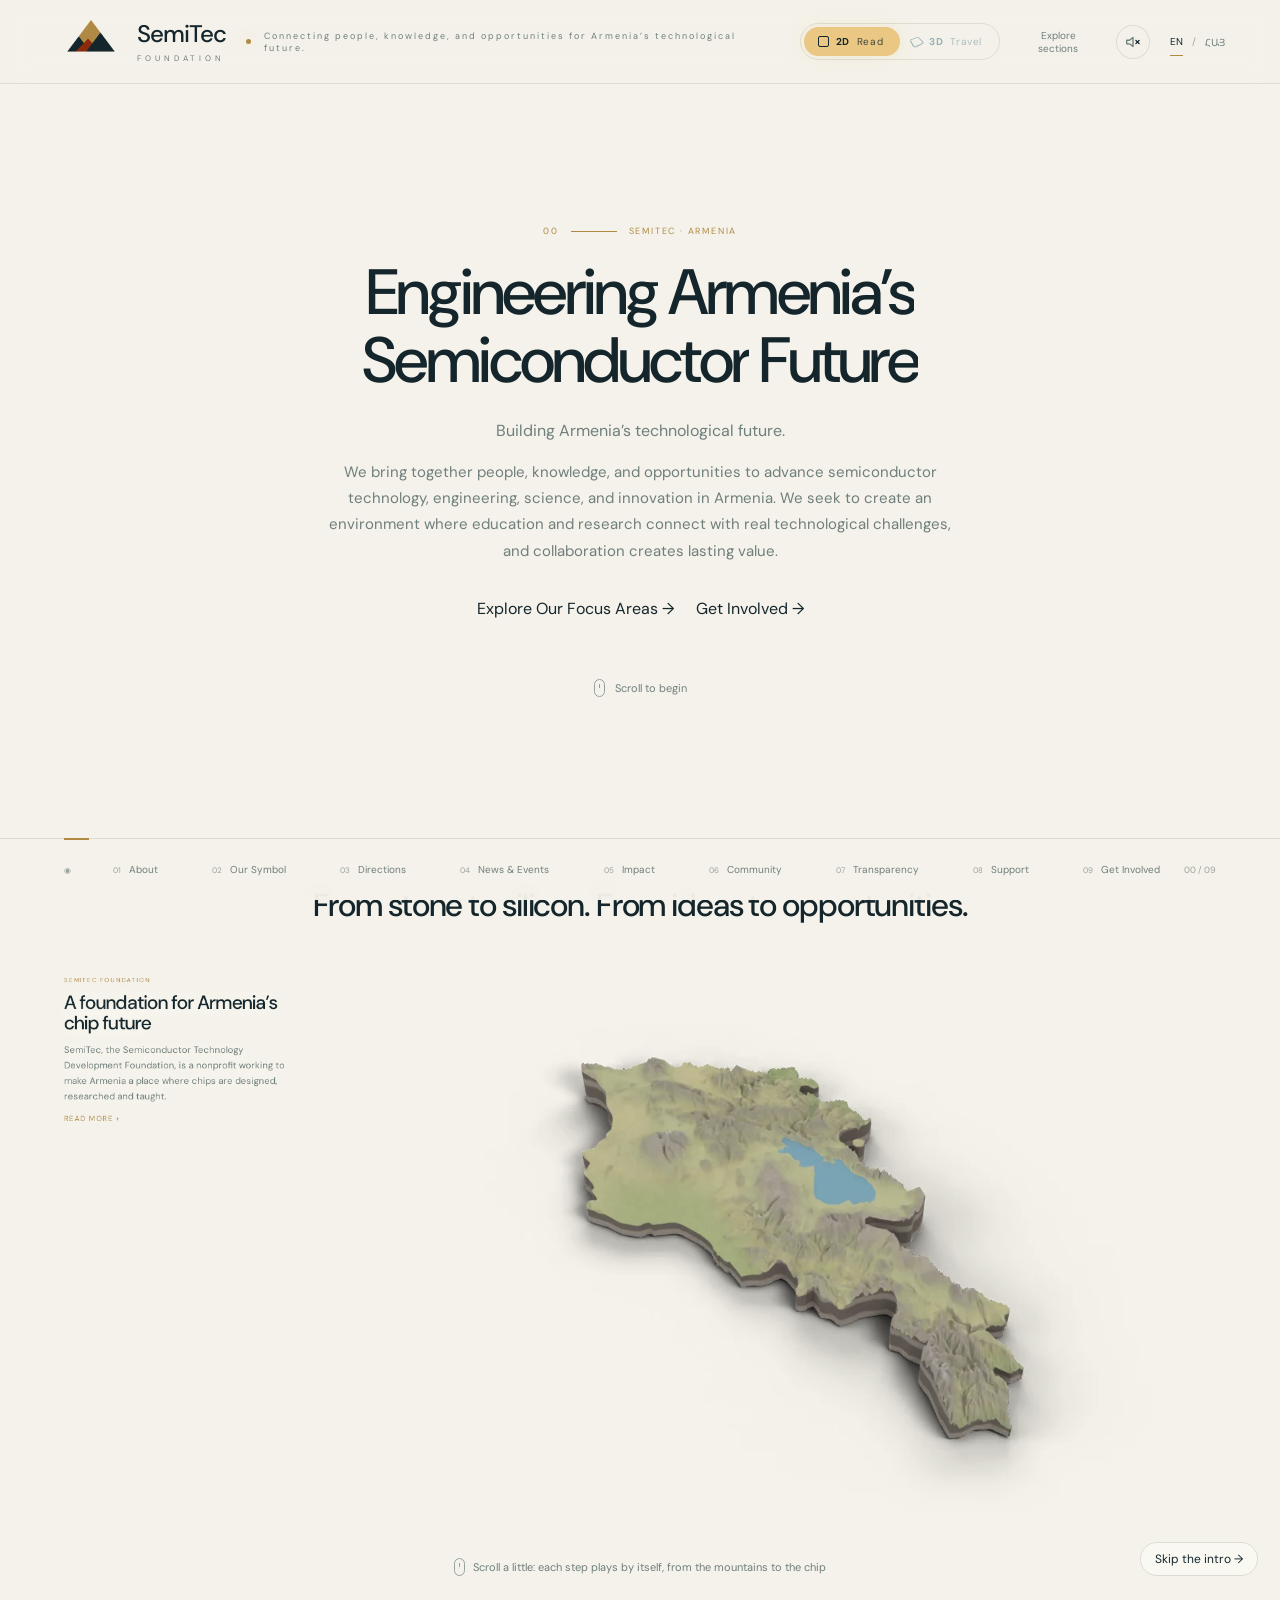
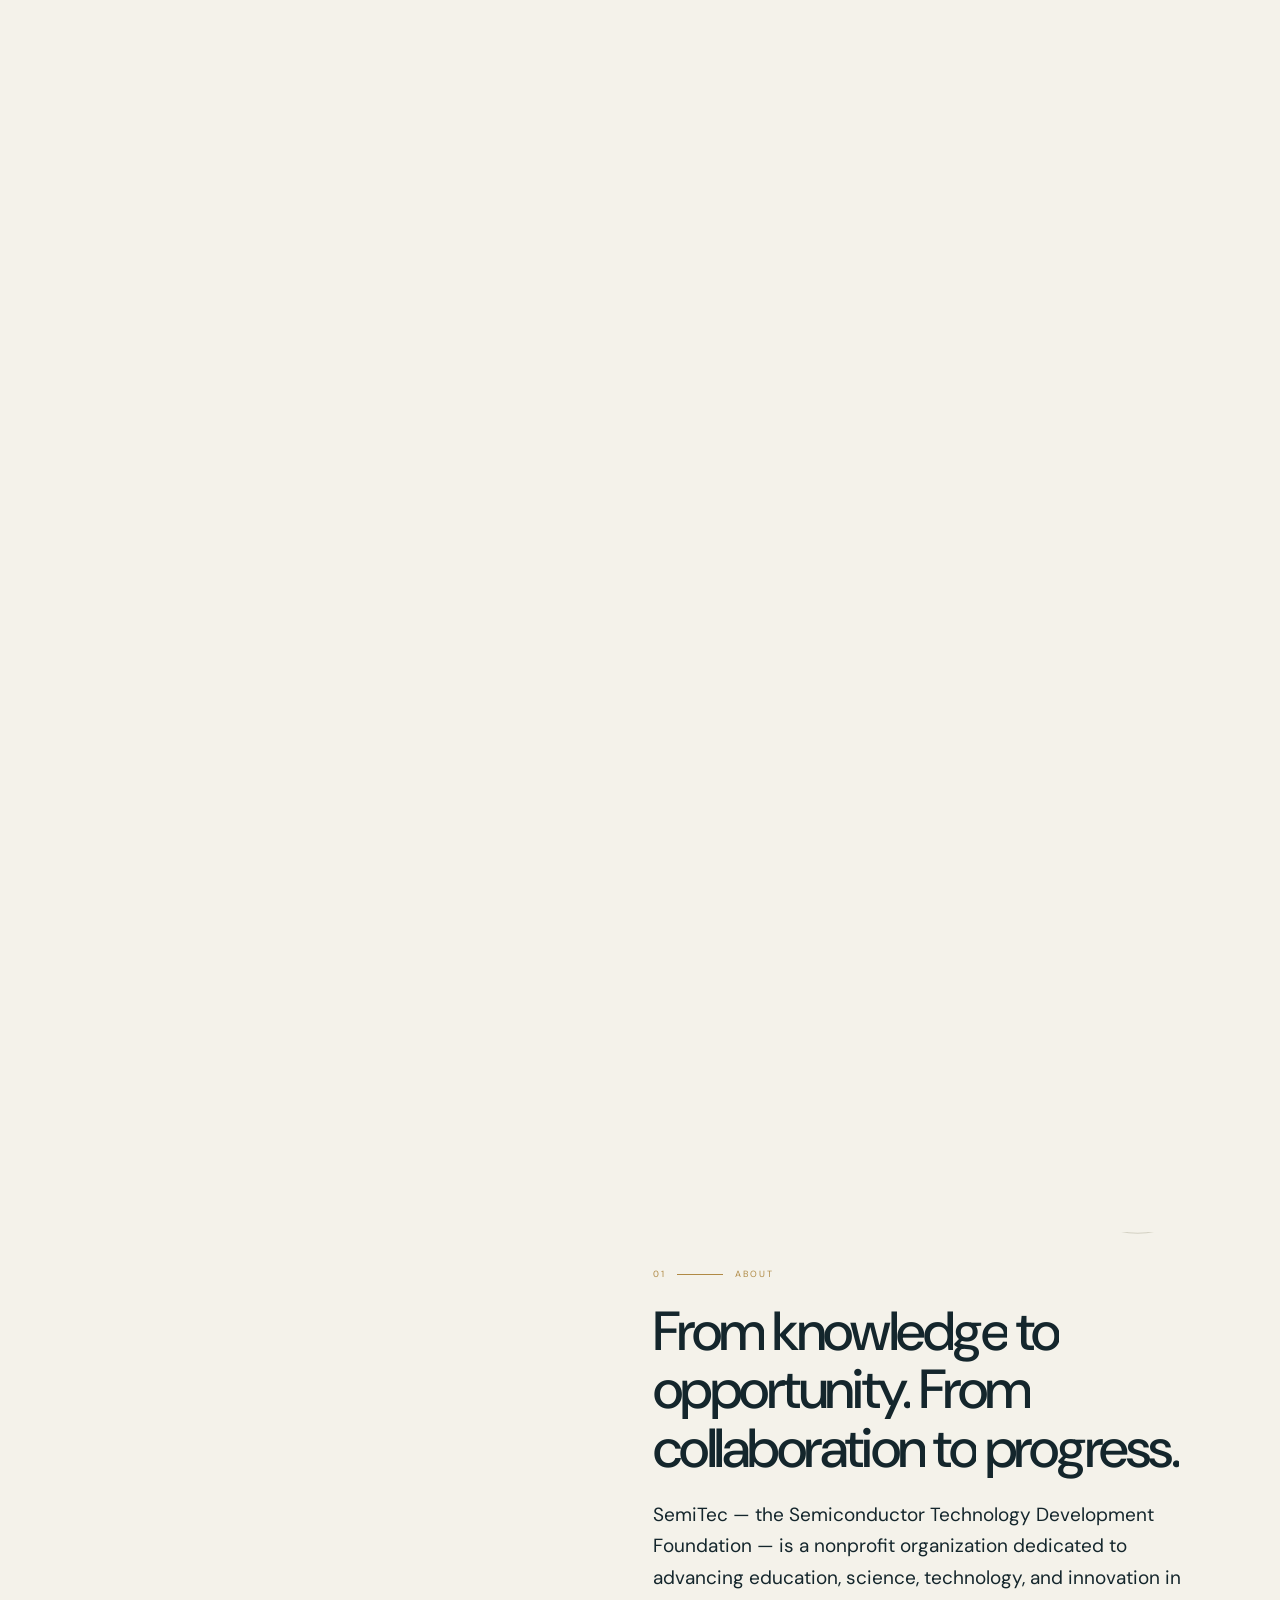
==== commit 77c2c102: "Phones: the scroll hint no longer meets the first text; a fling stops on a step of the opening - The" ====
--- a/index.html
+++ b/index.html
@@ -13,21 +13,21 @@
     document.documentElement.dataset.mode=(m==='3d')?'3d':'2d';})();
   </script>
   <link rel="stylesheet" href="css/base.css?v=s2611180005">
-  <link rel="stylesheet" href="css/read.css?v=film12">
+  <link rel="stylesheet" href="css/read.css?v=film17">
   <link rel="stylesheet" href="css/signal.css?v=film16">
-  <script src="content.js?v=film11" defer></script>
+  <script src="content.js?v=film17" defer></script>
   <script src="js/db.js?v=s2611180005" defer></script>
   <!-- started in this order by js/db.js, once the content database has been read -->
   <script type="text/plain" data-src="js/journey.js?v=s2611180005"></script>
   <script type="text/plain" data-src="js/scene.js?v=s2611180005"></script>
-  <script type="text/plain" data-src="js/core.js?v=film8"></script>
+  <script type="text/plain" data-src="js/core.js?v=film17"></script>
   <script type="text/plain" data-src="js/sound.js?v=s2611180005"></script>
   <script type="text/plain" data-src="js/chiplayout.js?v=s2611180005"></script>
   <script type="text/plain" data-src="js/chipmap.js?v=film7"></script>
   <script type="text/plain" data-src="js/ecosystem.js?v=s2611180005"></script>
   <script type="text/plain" data-src="assets/film/film-meta.js?v=film7"></script>
   <script type="text/plain" data-src="js/film.js?v=film7"></script>
-  <script type="text/plain" data-src="js/story.js?v=film11"></script>
+  <script type="text/plain" data-src="js/story.js?v=film17"></script>
   <script type="text/plain" data-src="expo/js/aragats.js?v=s2611180005"></script>
   <script type="text/plain" data-src="js/mode-read.js?v=film8"></script>
   <script type="text/plain" data-src="js/mode-signal.js?v=film16"></script>
--- a/css/read.css
+++ b/css/read.css
@@ -1292,8 +1292,11 @@
 .story .story-card.is-brief .sc-more{display:none}
 .story .story-card.is-open{background:var(--background)!important;box-shadow:0 0 0 14px var(--background),0 18px 40px #0000001f!important;z-index:3}
 .intro-3d .story .story-card.is-open{background:#071419!important;box-shadow:0 0 0 14px #071419,0 18px 40px #00000066!important}
-@media (max-width:599px){.story .story-hint{justify-content:flex-start;padding:0 150px 0 18px;text-align:left}}
+@media (max-width:599px){.story .story-hint{justify-content:center;padding:0 18px;text-align:center}}
 .story .story-card.is-brief2 .sc-goals{display:none}
 /* 3D "Skip the intro": the opening fades to the end of the film before the dive */
 .intro-3d.is-skipcut .intro-root{animation:skipcut .45s ease}
 @keyframes skipcut{from{opacity:0}}
+/* the scroll hint: one short line on phones */
+.story-hint .sh-short{display:none}
+@media (max-width:599px){.story-hint .sh-long{display:none}.story-hint .sh-short{display:inline}}
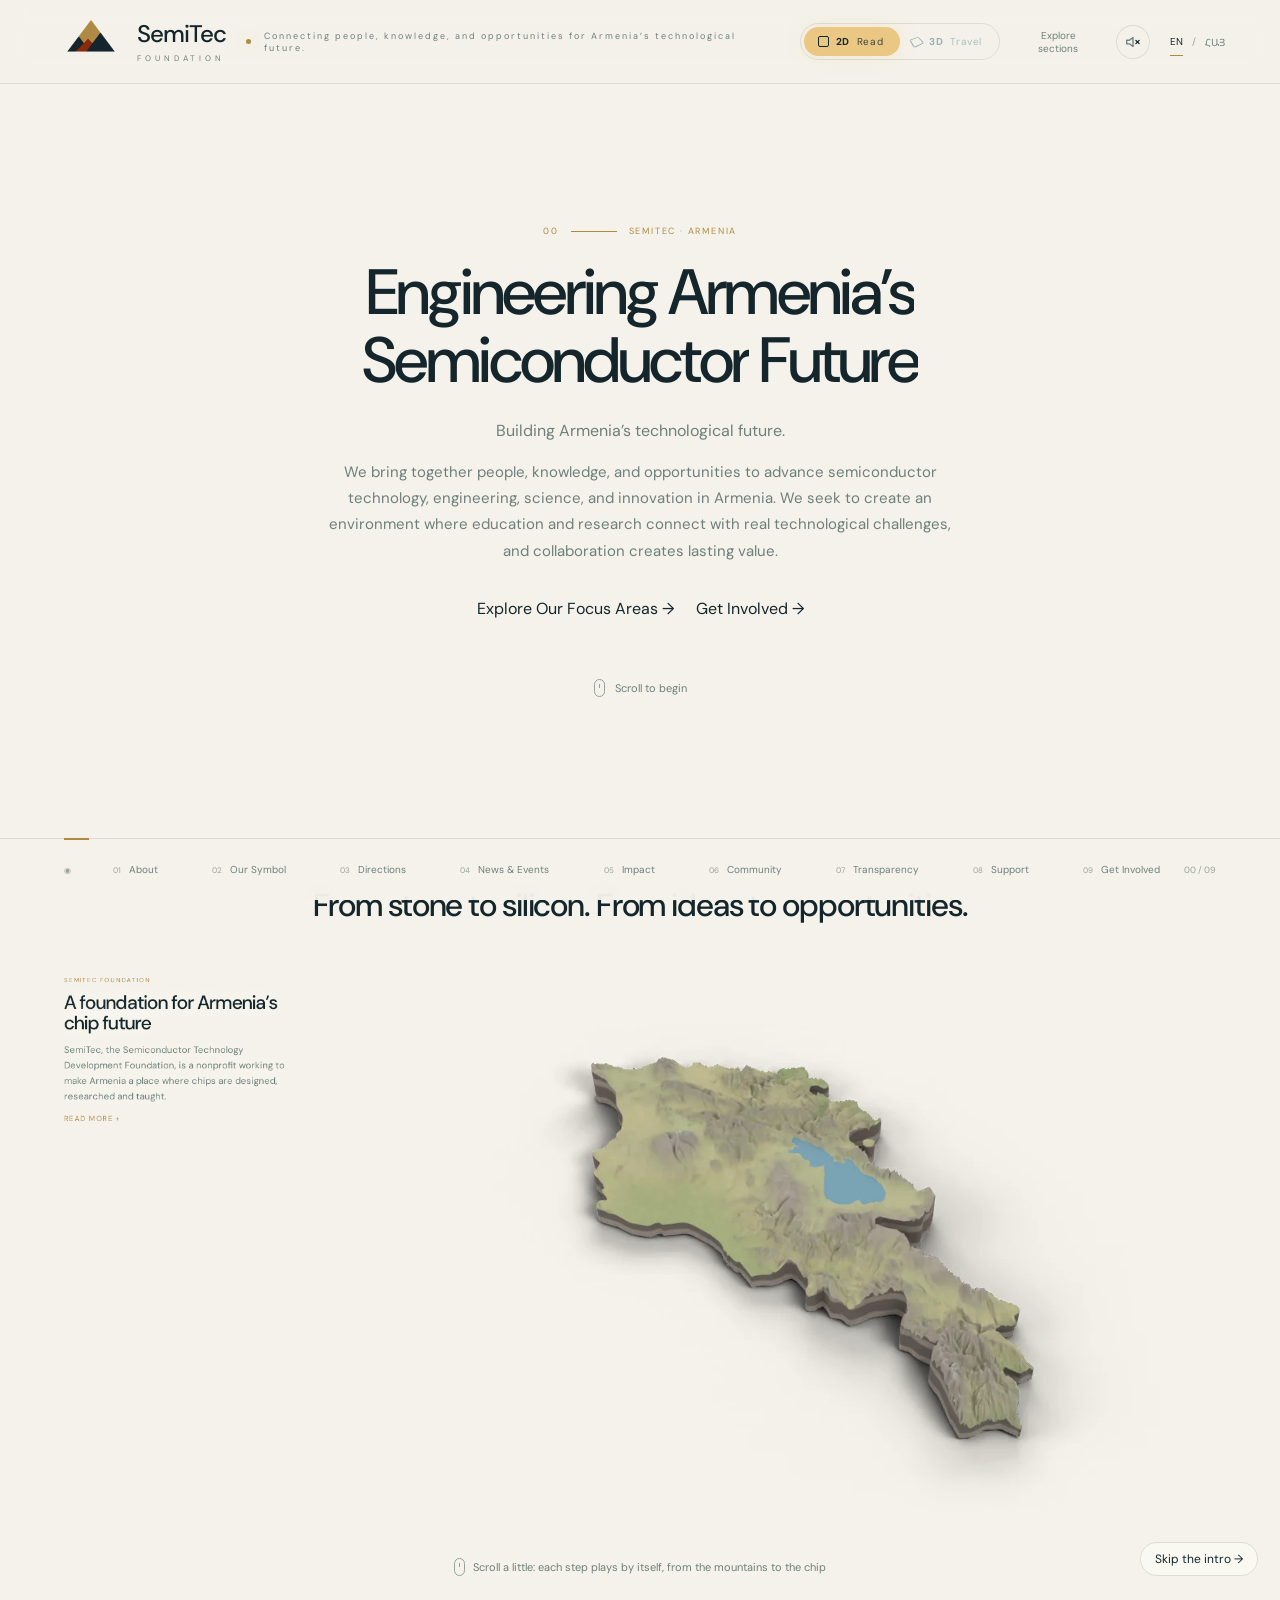
==== commit 76c4d7b2: "2D: the opening is not redrawn while the sections scroll, so the chip map keeps up on laptops Every " ====
--- a/index.html
+++ b/index.html
@@ -29,7 +29,7 @@
   <script type="text/plain" data-src="js/film.js?v=film7"></script>
   <script type="text/plain" data-src="js/story.js?v=film17"></script>
   <script type="text/plain" data-src="expo/js/aragats.js?v=s2611180005"></script>
-  <script type="text/plain" data-src="js/mode-read.js?v=film8"></script>
+  <script type="text/plain" data-src="js/mode-read.js?v=film18"></script>
   <script type="text/plain" data-src="js/mode-signal.js?v=film16"></script>
 </head>
 <body>
